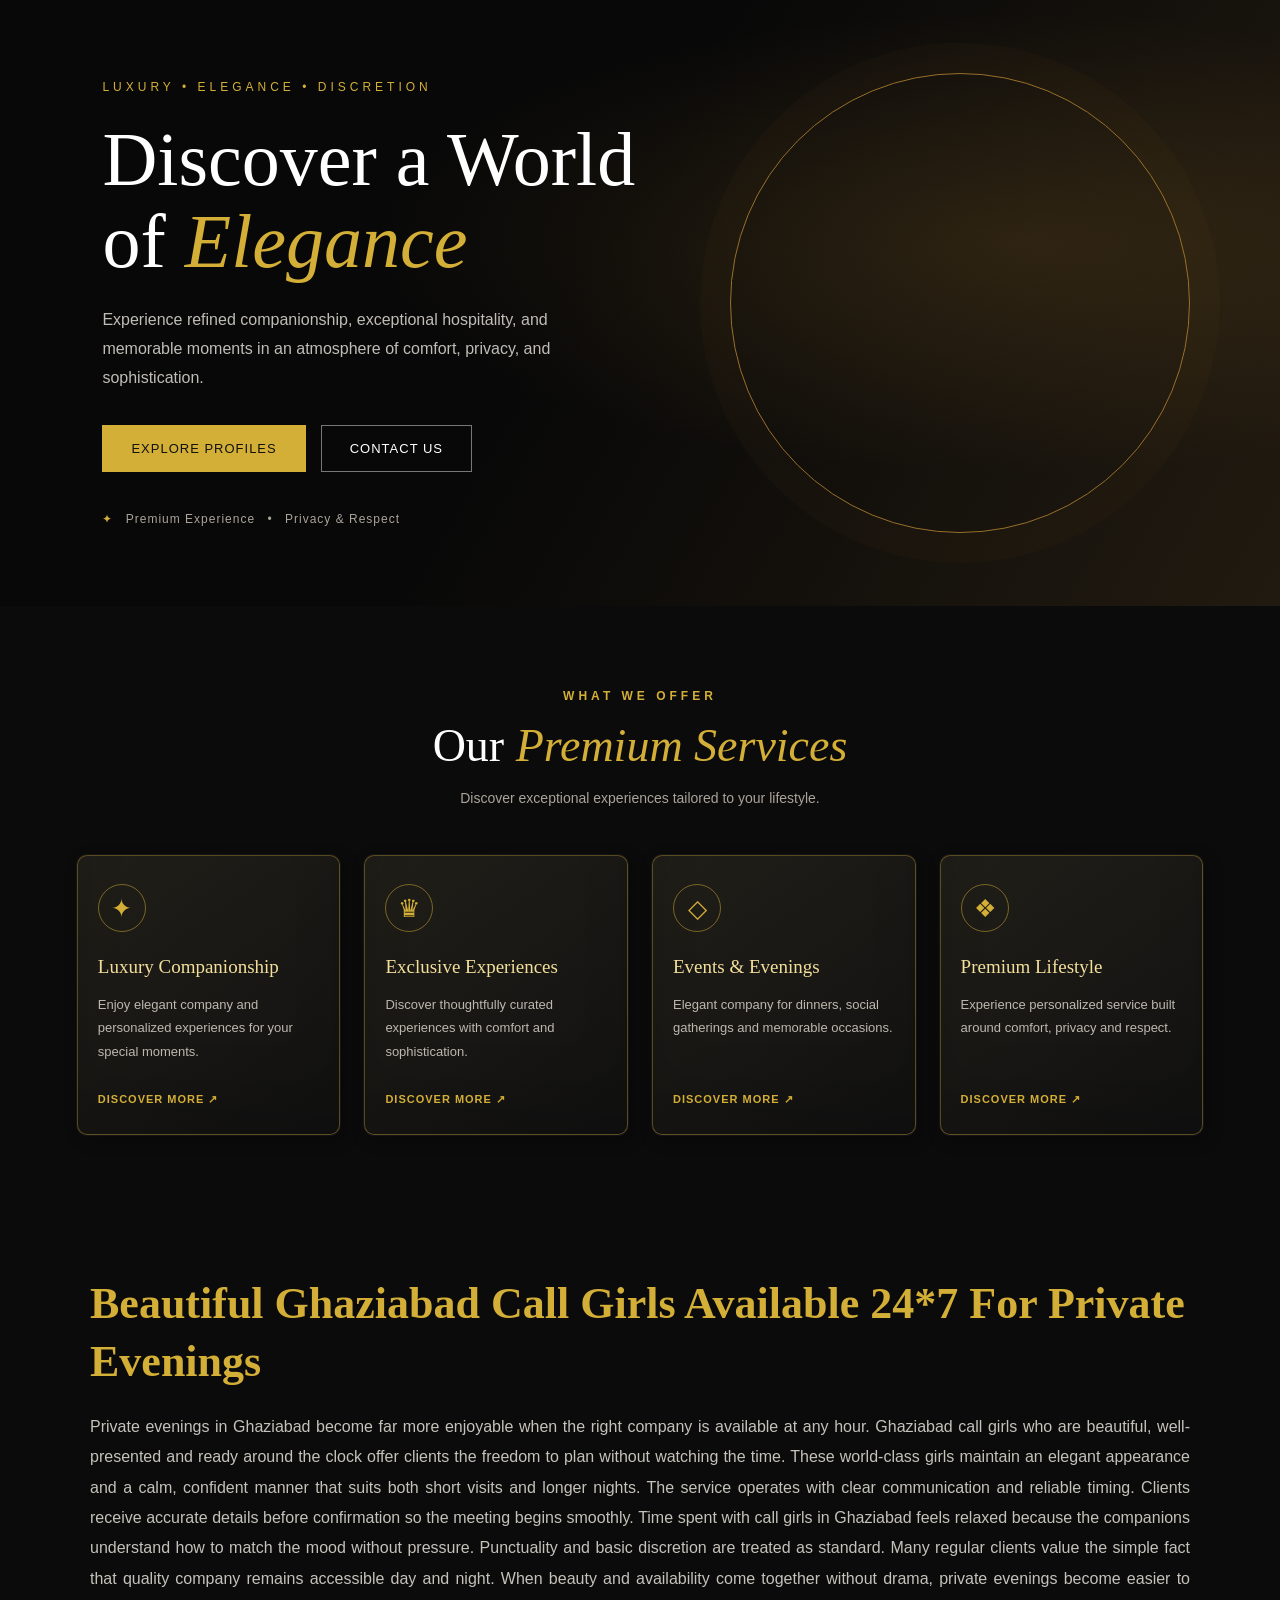
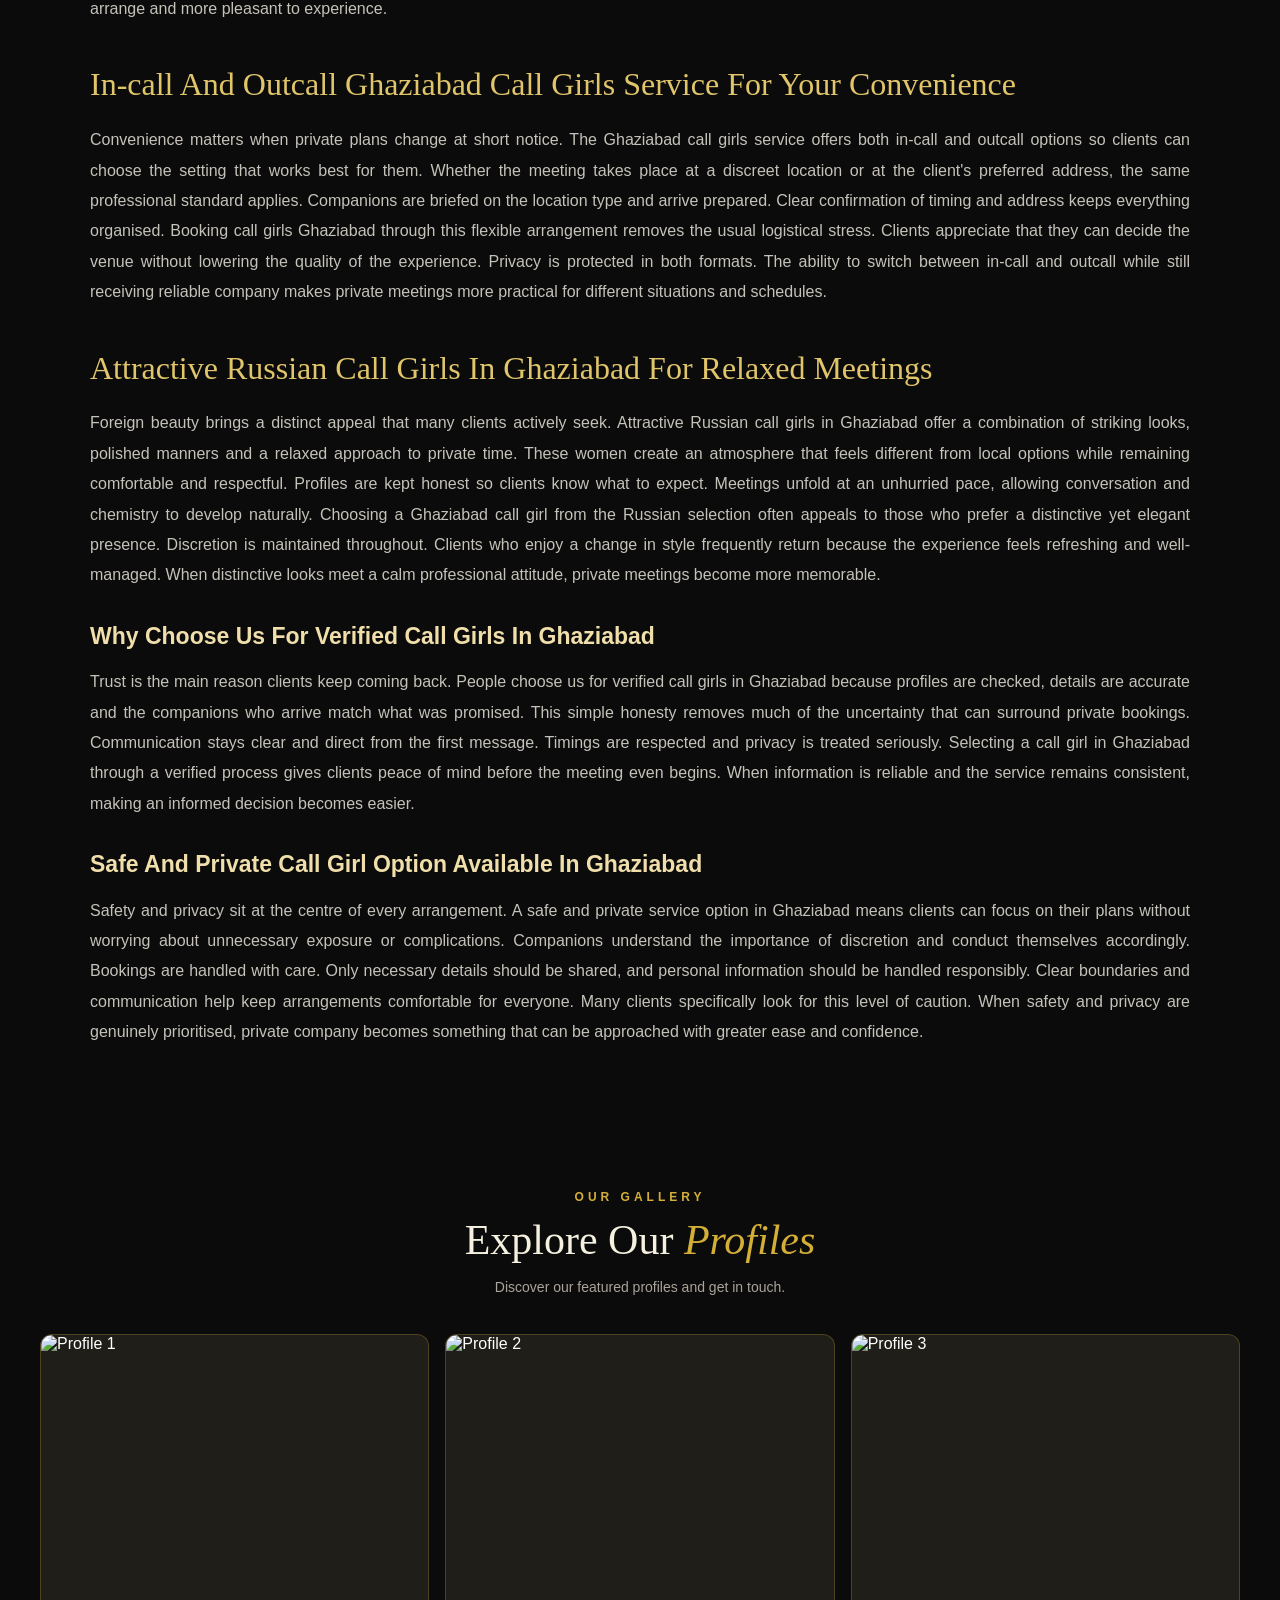
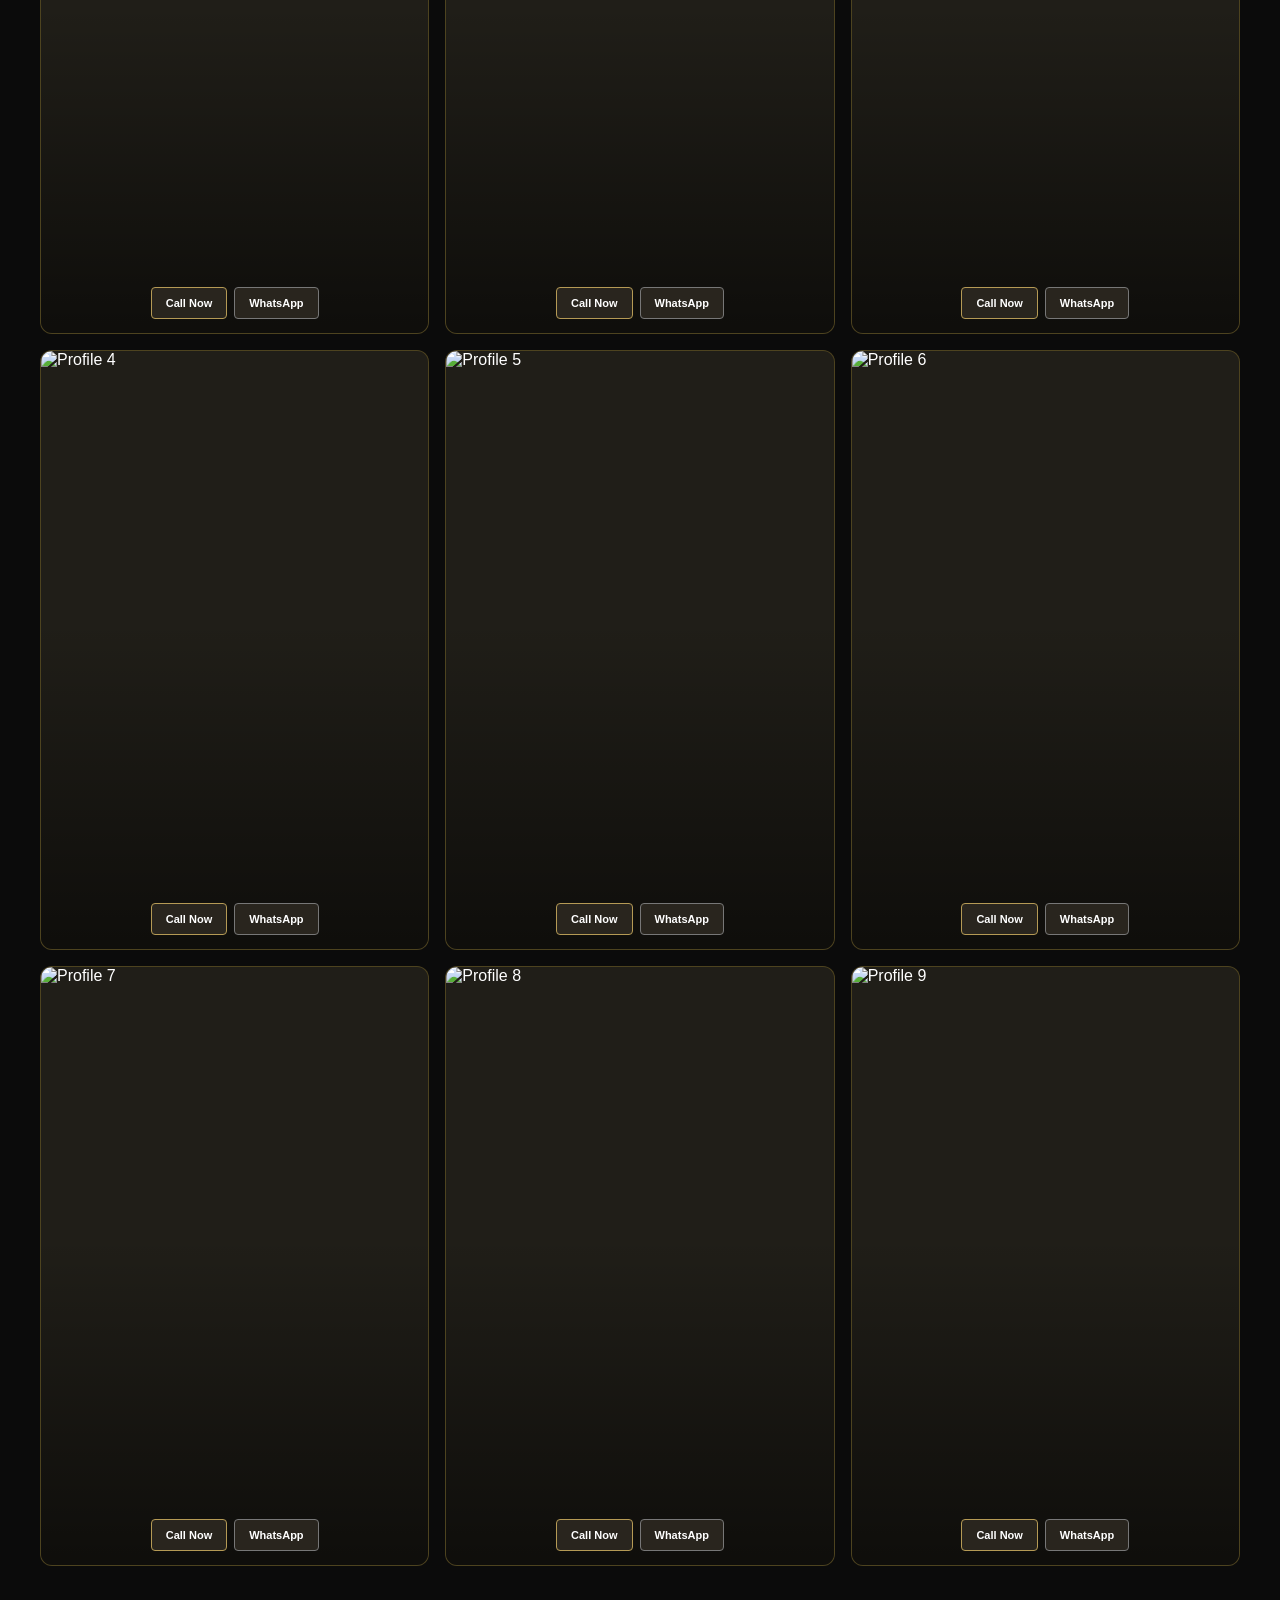
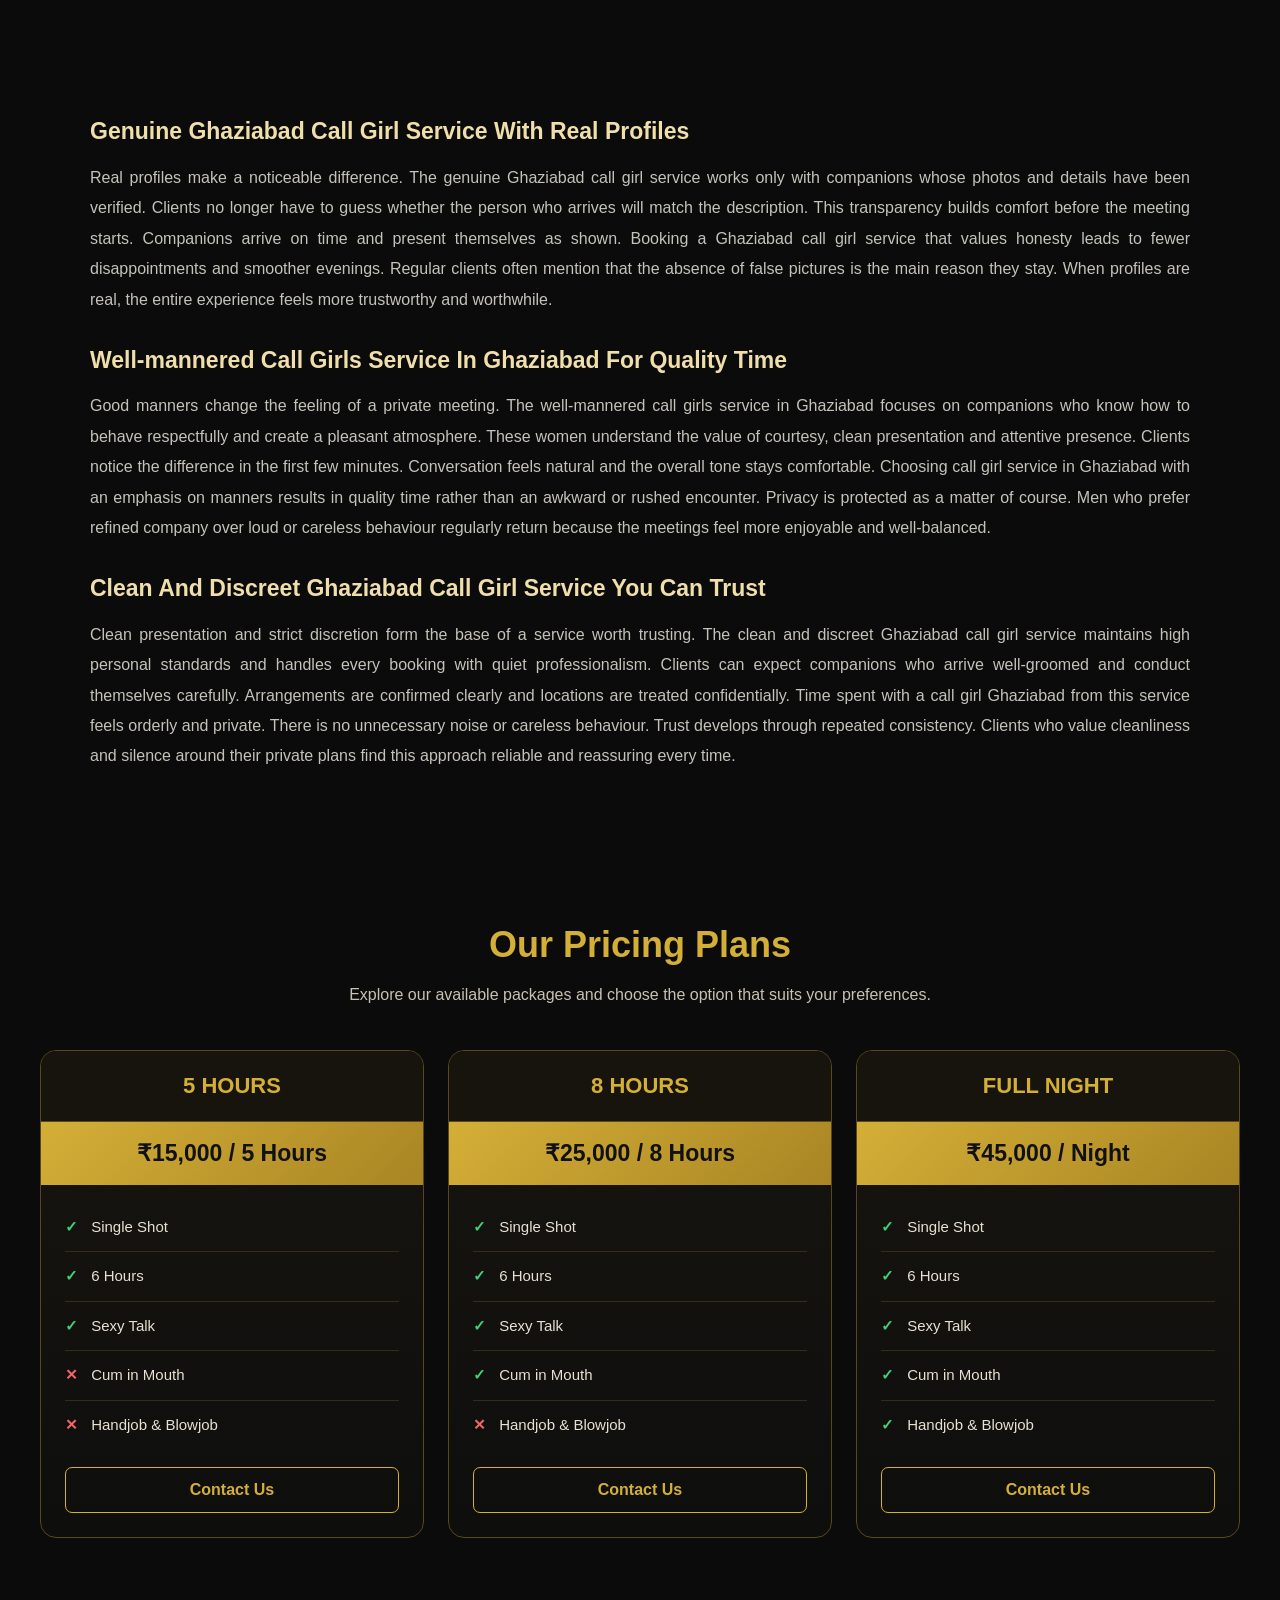
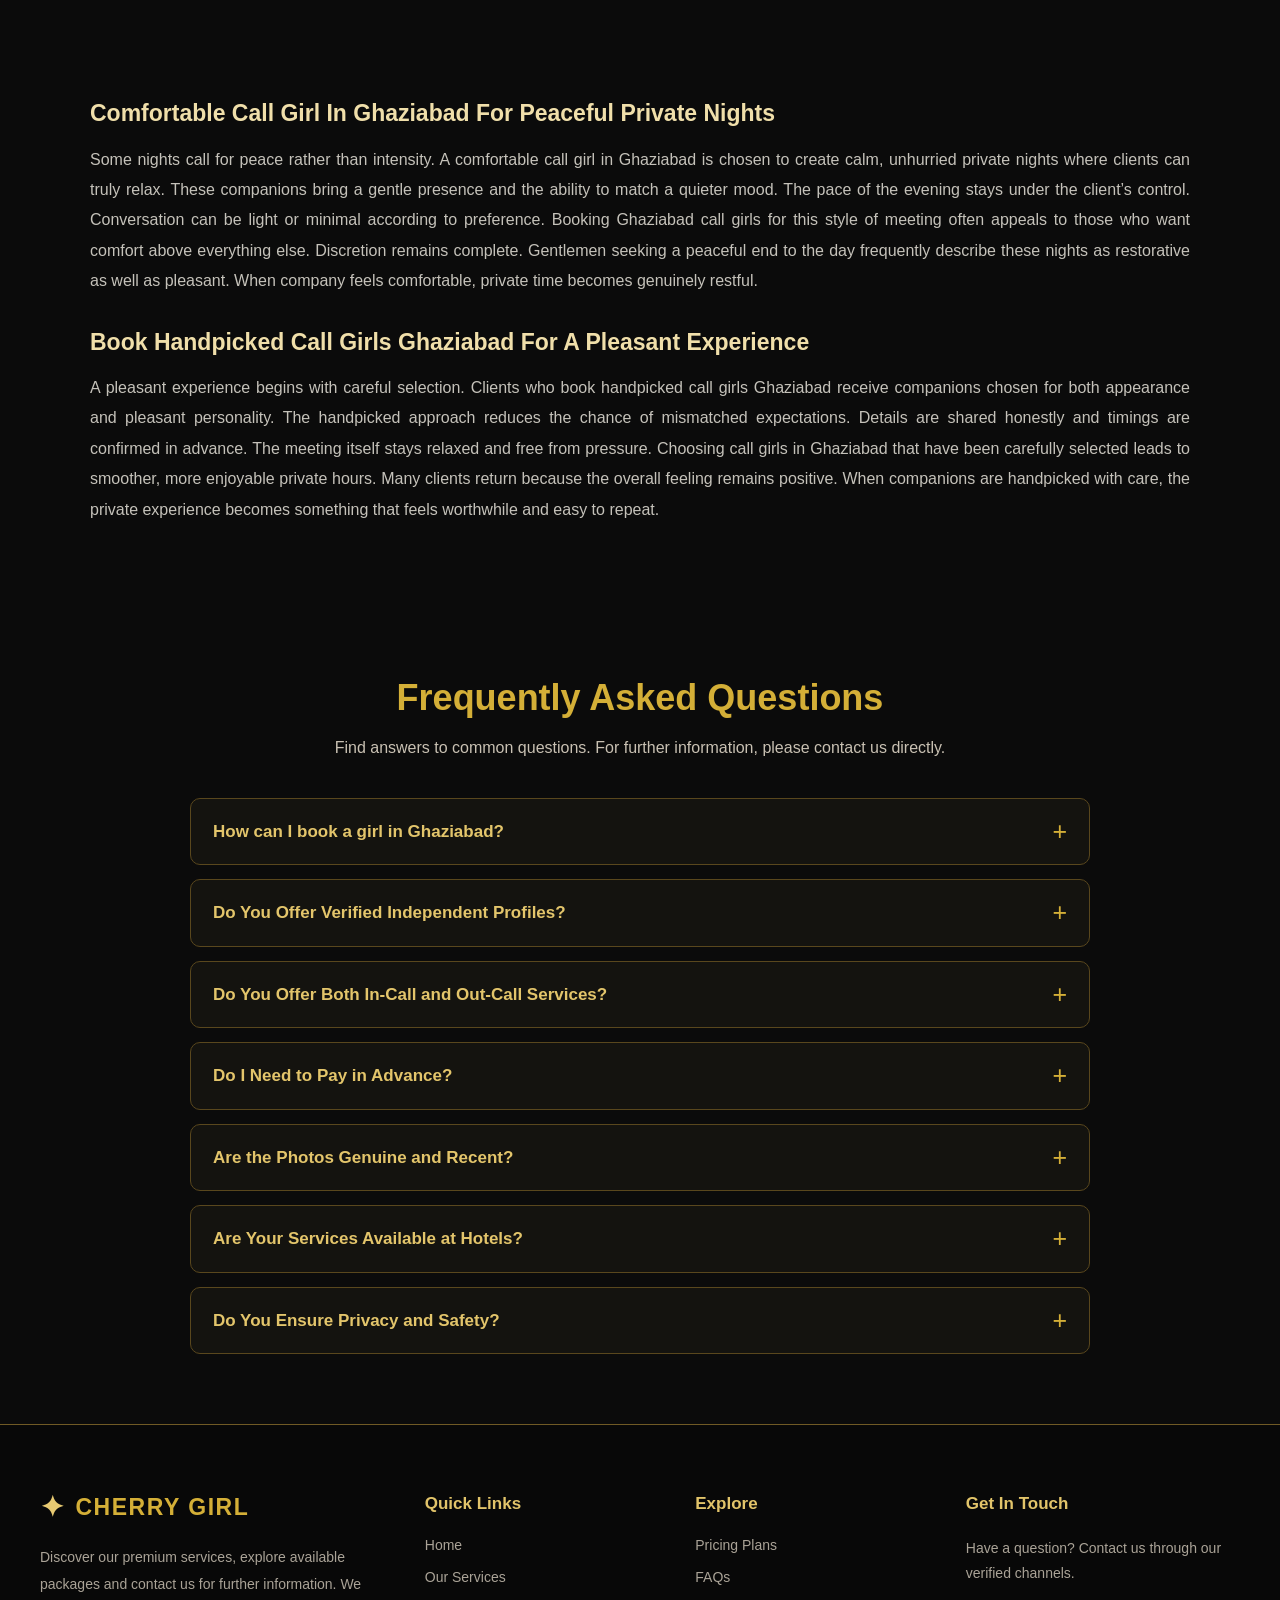
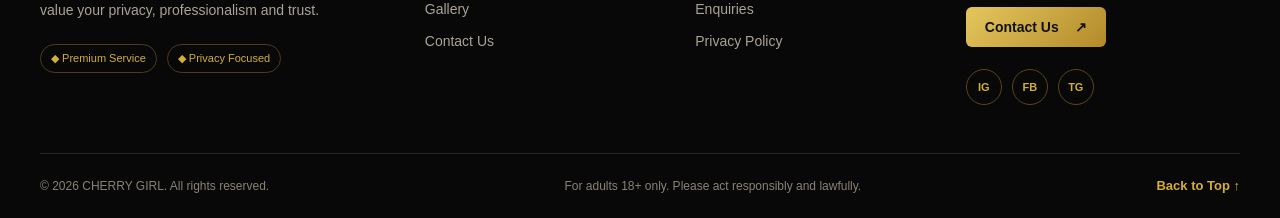
==== index.html @ 804f78c1 "Add files via upload" ====
<!DOCTYPE html>
<html lang="en">



<head>
    <meta charset="UTF-8">
    <meta name="viewport" content="width=device-width, initial-scale=1.0">
    <meta name="referrer" content="strict-origin-when-cross-origin">
    <meta name="theme-color" content="#080808">
    <meta name="robots" content="index, follow, max-image-preview:large">

    <!-- SEO Keywords -->
    <meta name="keywords" content="Ghaziabad Call Girls, Ghaziabad Call Girls Service, Call Girls in Ghaziabad, Ghaziabad Call Girl, Ghaziabad Call Girl Service, Call Girl in Ghaziabad, Call Girls Service in Ghaziabad, Ghaziabad Call Girls, Ghaziabad Call Girls Service, Call Girls in Ghaziabad, Call Girl in Ghaziabad, Call Girls Ghaziabad, Ghaziabad Call Girl Services, Ghaziabad Call Girl">

    <!-- Google Search Console Verification -->
    <meta name="google-site-verification" content="YAHAN_APNA_ASLI_VERIFICATION_CODE_DAALO">

    <!-- Favicon -->
    <link rel="icon" type="image/png" href="favicon.png">

    <!-- Page Title -->
    <title>Ghaziabad Call Girls | Verified Call Girls in Ghaziabad 24*7</title>

    <!-- Meta Description -->
    <meta name="description" content="Book verified Ghaziabad call girls for private meetings. In-call & outcall available 24*7. Safe, discreet and genuine companions with real profiles.">

    <!-- Canonical URL: replace with your actual live page URL -->
    <!-- <link rel="canonical" href="https://your-domain.com/"> -->

    <!-- Social Sharing Metadata -->
    <meta property="og:locale" content="en_IN">
    <meta property="og:type" content="website">
    <meta property="og:title" content="Cherry Girl | Premium Companionship in Ghaziabad">
    <meta property="og:description" content="Explore profile information, available packages and contact options for Cherry Girl in Ghaziabad.">
    <!-- Add your live URL and preview image when available -->
    <!-- <meta property="og:url" content="https://your-domain.com/"> -->
    <!-- <meta property="og:image" content="https://your-domain.com/preview.jpg"> -->

    <!-- Google Web Fonts -->
    <link rel="preconnect" href="https://fonts.googleapis.com">
    <link rel="preconnect" href="https://fonts.gstatic.com" crossorigin>
    <link href="https://fonts.googleapis.com/css2?family=Open+Sans:wght@400;500&family=Roboto:wght@500;700;900&display=swap" rel="stylesheet">

    <!-- Icon Font Stylesheets -->
    <link href="https://cdnjs.cloudflare.com/ajax/libs/font-awesome/5.10.0/css/all.min.css" rel="stylesheet">
    <link href="https://cdn.jsdelivr.net/npm/bootstrap-icons@1.4.1/font/bootstrap-icons.css" rel="stylesheet">

    <!-- Libraries Stylesheets -->
    <link href="lib/animate/animate.min.css" rel="stylesheet">
    <link href="lib/owlcarousel/assets/owl.carousel.min.css" rel="stylesheet">
    <link href="lib/lightbox/css/lightbox.min.css" rel="stylesheet">

    <!-- Bootstrap Stylesheet -->
    <link href="css/bootstrap.min.css" rel="stylesheet">

    <!-- Your Existing Stylesheet -->
    <link rel="stylesheet" href="style.css">
</head>



<body>

    <!-- =========================
         1. HERO BANNER
    ========================== -->

    <section class="hero" id="home">
        <div class="hero-content">

            <p class="tag">
                LUXURY • ELEGANCE • DISCRETION
            </p>

            <h1>
                Discover a World<br>
                of <span>Elegance</span>
            </h1>

            <p class="description">
                Experience refined companionship, exceptional
                hospitality, and memorable moments in an
                atmosphere of comfort, privacy, and sophistication.
            </p>

            <div class="buttons">
                <a href="#profiles" class="btn btn-primary">
                    Explore Profiles
                </a>

                <a href="#contact" class="btn btn-outline">
                    Contact Us
                </a>
            </div>

            <div class="trust">
                <span>✦</span> Premium Experience
                <span class="separator">•</span>
                Privacy &amp; Respect
            </div>

        </div>

        <div class="hero-decoration"></div>
    </section>


    <!-- =========================
         2. SERVICES SECTION
    ========================== -->

    <section class="services-section" id="services">

        <div class="section-heading">
            <span class="section-tag">WHAT WE OFFER</span>

            <h2>
                Our <span>Premium Services</span>
            </h2>

            <p>
                Discover exceptional experiences tailored to your lifestyle.
            </p>
        </div>

        <div class="services-grid">

            <!-- Card 1 -->
            <div class="card shadow">
                <div class="card-icon">✦</div>

                <h3>Luxury Companionship</h3>

                <p>
                    Enjoy elegant company and personalized experiences
                    for your special moments.
                </p>

                <a href="#contact" class="card-link">
                    Discover More ↗
                </a>
            </div>

            <!-- Card 2 -->
            <div class="card shadow">
                <div class="card-icon">♛</div>

                <h3>Exclusive Experiences</h3>

                <p>
                    Discover thoughtfully curated experiences
                    with comfort and sophistication.
                </p>

                <a href="#contact" class="card-link">
                    Discover More ↗
                </a>
            </div>

            <!-- Card 3 -->
            <div class="card shadow">
                <div class="card-icon">◇</div>

                <h3>Events &amp; Evenings</h3>

                <p>
                    Elegant company for dinners, social gatherings
                    and memorable occasions.
                </p>

                <a href="#contact" class="card-link">
                    Discover More ↗
                </a>
            </div>

            <!-- Card 4 -->
            <div class="card shadow">
                <div class="card-icon">❖</div>

                <h3>Premium Lifestyle</h3>

                <p>
                    Experience personalized service built around
                    comfort, privacy and respect.
                </p>

                <a href="#contact" class="card-link">
                    Discover More ↗
                </a>
            </div>

        </div>

    </section>


    <!-- =========================
         3. MAIN ARTICLE CONTENT
    ========================== -->

    <section class="content-section">

        <div class="content-container">

            <h1>
                Beautiful Ghaziabad Call Girls Available 24*7 For Private Evenings
            </h1>

            <p>
                Private evenings in Ghaziabad become far more enjoyable when
                the right company is available at any hour. Ghaziabad call
                girls who are beautiful, well-presented and ready around the
                clock offer clients the freedom to plan without watching the
                time. These world-class girls maintain an elegant appearance
                and a calm, confident manner that suits both short visits and
                longer nights.

                The service operates with clear communication and reliable
                timing. Clients receive accurate details before confirmation
                so the meeting begins smoothly. Time spent with call girls in
                Ghaziabad feels relaxed because the companions understand how
                to match the mood without pressure. Punctuality and basic
                discretion are treated as standard.

                Many regular clients value the simple fact that quality
                company remains accessible day and night. When beauty and
                availability come together without drama, private evenings
                become easier to arrange and more pleasant to experience.
            </p>


            <h2>
                In-call And Outcall Ghaziabad Call Girls Service For Your Convenience
            </h2>

            <p>
                Convenience matters when private plans change at short notice.
                The Ghaziabad call girls service offers both in-call and
                outcall options so clients can choose the setting that works
                best for them. Whether the meeting takes place at a discreet
                location or at the client's preferred address, the same
                professional standard applies.

                Companions are briefed on the location type and arrive
                prepared. Clear confirmation of timing and address keeps
                everything organised. Booking call girls Ghaziabad through
                this flexible arrangement removes the usual logistical
                stress. Clients appreciate that they can decide the venue
                without lowering the quality of the experience.

                Privacy is protected in both formats. The ability to switch
                between in-call and outcall while still receiving reliable
                company makes private meetings more practical for different
                situations and schedules.
            </p>


            <h2>
                Attractive Russian Call Girls In Ghaziabad For Relaxed Meetings
            </h2>

            <p>
                Foreign beauty brings a distinct appeal that many clients
                actively seek. Attractive Russian call girls in Ghaziabad
                offer a combination of striking looks, polished manners and a
                relaxed approach to private time. These women create an
                atmosphere that feels different from local options while
                remaining comfortable and respectful.

                Profiles are kept honest so clients know what to expect.
                Meetings unfold at an unhurried pace, allowing conversation
                and chemistry to develop naturally. Choosing a Ghaziabad call
                girl from the Russian selection often appeals to those who
                prefer a distinctive yet elegant presence.

                Discretion is maintained throughout. Clients who enjoy a
                change in style frequently return because the experience
                feels refreshing and well-managed. When distinctive looks
                meet a calm professional attitude, private meetings become
                more memorable.
            </p>


            <h3>
                Why Choose Us For Verified Call Girls In Ghaziabad
            </h3>

            <p>
                Trust is the main reason clients keep coming back. People
                choose us for verified call girls in Ghaziabad because
                profiles are checked, details are accurate and the companions
                who arrive match what was promised. This simple honesty
                removes much of the uncertainty that can surround private
                bookings. Communication stays clear and direct from the
                first message. Timings are respected and privacy is treated
                seriously.

                Selecting a call girl in Ghaziabad through a verified process
                gives clients peace of mind before the meeting even begins.
                When information is reliable and the service remains
                consistent, making an informed decision becomes easier.
            </p>


            <h3>
                Safe And Private Call Girl Option Available In Ghaziabad
            </h3>

            <p>
                Safety and privacy sit at the centre of every arrangement.
                A safe and private service option in Ghaziabad means clients
                can focus on their plans without worrying about unnecessary
                exposure or complications. Companions understand the
                importance of discretion and conduct themselves accordingly.

                Bookings are handled with care. Only necessary details should
                be shared, and personal information should be handled
                responsibly. Clear boundaries and communication help keep
                arrangements comfortable for everyone.

                Many clients specifically look for this level of caution.
                When safety and privacy are genuinely prioritised, private
                company becomes something that can be approached with greater
                ease and confidence.
            </p>

        </div>

    </section>


    <!-- =========================
         4. GALLERY SECTION
    ========================== -->

    <section class="gallery-section" id="gallery">
        <span id="profiles" aria-hidden="true"></span>

        <div class="gallery-heading">

            <span>OUR GALLERY</span>

            <h2>
                Explore Our <em>Profiles</em>
            </h2>

            <p>
                Discover our featured profiles and get in touch.
            </p>

        </div>


        <div class="gallery-grid">

            <!-- Image 1 -->
            <div class="gallery-card">
                <img src="https://i.pinimg.com/736x/d1/37/dd/d137ddf49692a16cf5230279422f88c6.jpg" alt="Profile 1"
                    loading="lazy">

                <div class="gallery-actions">
                    <a href="tel:+910000000000" class="call-btn">
                        Call Now
                    </a>

                    <a href="https://wa.me/910000000000" class="whatsapp-btn" target="_blank" rel="noopener noreferrer">
                        WhatsApp
                    </a>
                </div>
            </div>


            <!-- Image 2 -->
            <div class="gallery-card">
                <img src="https://i.pinimg.com/736x/89/57/ab/8957ab022cb2656c5dfb7e8856ee14ef.jpg" alt="Profile 2"
                    loading="lazy">

                <div class="gallery-actions">
                    <a href="tel:+910000000000" class="call-btn">
                        Call Now
                    </a>

                    <a href="https://wa.me/910000000000" class="whatsapp-btn" target="_blank" rel="noopener noreferrer">
                        WhatsApp
                    </a>
                </div>
            </div>


            <!-- Image 3 -->
            <div class="gallery-card">
                <img src="https://i.pinimg.com/736x/0b/2a/5e/0b2a5ef3c589a0baefdc016d38387807.jpg" alt="Profile 3"
                    loading="lazy">

                <div class="gallery-actions">
                    <a href="tel:+910000000000" class="call-btn">
                        Call Now
                    </a>

                    <a href="https://wa.me/910000000000" class="whatsapp-btn" target="_blank" rel="noopener noreferrer">
                        WhatsApp
                    </a>
                </div>
            </div>


            <!-- Image 4 -->
            <div class="gallery-card">
                <img src="https://i.pinimg.com/1200x/7b/e2/22/7be222bc0338b3960881b91e544ac0f5.jpg" alt="Profile 4"
                    loading="lazy">

                <div class="gallery-actions">
                    <a href="tel:+910000000000" class="call-btn">
                        Call Now
                    </a>

                    <a href="https://wa.me/910000000000" class="whatsapp-btn" target="_blank" rel="noopener noreferrer">
                        WhatsApp
                    </a>
                </div>
            </div>


            <!-- Image 5 -->
            <div class="gallery-card">
                <img src="https://i.pinimg.com/736x/33/4c/40/334c409ec3a08caf332c88a4bfb78423.jpg" alt="Profile 5"
                    loading="lazy">

                <div class="gallery-actions">
                    <a href="tel:+910000000000" class="call-btn">
                        Call Now
                    </a>

                    <a href="https://wa.me/910000000000" class="whatsapp-btn" target="_blank" rel="noopener noreferrer">
                        WhatsApp
                    </a>
                </div>
            </div>


            <!-- Image 6 -->
            <div class="gallery-card">
                <img src="https://i.pinimg.com/736x/c8/25/58/c825580fac83ab82755ddc1029aeec2d.jpg" alt="Profile 6"
                    loading="lazy">

                <div class="gallery-actions">
                    <a href="tel:+910000000000" class="call-btn">
                        Call Now
                    </a>

                    <a href="https://wa.me/910000000000" class="whatsapp-btn" target="_blank" rel="noopener noreferrer">
                        WhatsApp
                    </a>
                </div>
            </div>


            <!-- Image 7 -->
            <div class="gallery-card">
                <img src="https://i.pinimg.com/736x/d3/85/35/d385358efc59e184e3f14a39a2c35f99.jpg" alt="Profile 7"
                    loading="lazy">

                <div class="gallery-actions">
                    <a href="tel:+910000000000" class="call-btn">
                        Call Now
                    </a>

                    <a href="https://wa.me/910000000000" class="whatsapp-btn" target="_blank" rel="noopener noreferrer">
                        WhatsApp
                    </a>
                </div>
            </div>


            <!-- Image 8 -->
            <div class="gallery-card">
                <img src="https://i.pinimg.com/736x/27/5b/00/275b0066b3c58c3aa10313387a995dde.jpg" alt="Profile 8"
                    loading="lazy">

                <div class="gallery-actions">
                    <a href="tel:+910000000000" class="call-btn">
                        Call Now
                    </a>

                    <a href="https://wa.me/910000000000" class="whatsapp-btn" target="_blank" rel="noopener noreferrer">
                        WhatsApp
                    </a>
                </div>
            </div>


            <!-- Image 9 -->
            <div class="gallery-card">
                <img src="https://i.pinimg.com/1200x/f8/4c/ae/f84cae75616c62698014d5b8d816c845.jpg" alt="Profile 9"
                    loading="lazy">

                <div class="gallery-actions">
                    <a href="tel:+910000000000" class="call-btn">
                        Call Now
                    </a>

                    <a href="https://wa.me/910000000000" class="whatsapp-btn" target="_blank" rel="noopener noreferrer">
                        WhatsApp
                    </a>
                </div>
            </div>

        </div>

    </section>


    <section class="content-section">
        <div class="content-container">

            <h3>Genuine Ghaziabad Call Girl Service With Real Profiles</h3>

            <p>
                Real profiles make a noticeable difference. The genuine Ghaziabad call girl service works only with
                companions whose photos and details have been verified. Clients no longer have to guess whether the
                person who arrives will match the description.

                This transparency builds comfort before the meeting starts. Companions arrive on time and present
                themselves as shown. Booking a Ghaziabad call girl service that values honesty leads to fewer
                disappointments and smoother evenings.

                Regular clients often mention that the absence of false pictures is the main reason they stay. When
                profiles are real, the entire experience feels more trustworthy and worthwhile.
            </p>

            <h3>Well-mannered Call Girls Service In Ghaziabad For Quality Time</h3>

            <p>
                Good manners change the feeling of a private meeting. The well-mannered call girls service in
                Ghaziabad focuses on companions who know how to behave respectfully and create a pleasant
                atmosphere. These women understand the value of courtesy, clean presentation and attentive presence.

                Clients notice the difference in the first few minutes. Conversation feels natural and the overall
                tone stays comfortable. Choosing call girl service in Ghaziabad with an emphasis on manners results
                in quality time rather than an awkward or rushed encounter.

                Privacy is protected as a matter of course. Men who prefer refined company over loud or careless
                behaviour regularly return because the meetings feel more enjoyable and well-balanced.
            </p>

            <h3>Clean And Discreet Ghaziabad Call Girl Service You Can Trust</h3>

            <p>
                Clean presentation and strict discretion form the base of a service worth trusting. The clean and
                discreet Ghaziabad call girl service maintains high personal standards and handles every booking
                with quiet professionalism. Clients can expect companions who arrive well-groomed and conduct
                themselves carefully.

                Arrangements are confirmed clearly and locations are treated confidentially. Time spent with a call
                girl Ghaziabad from this service feels orderly and private. There is no unnecessary noise or
                careless behaviour.

                Trust develops through repeated consistency. Clients who value cleanliness and silence around their
                private plans find this approach reliable and reassuring every time.
            </p>

        </div>
    </section>


    <!-- Pricing Section -->
    <section class="pricing-section" id="pricing">
        <div class="pricing-container">

            <h2 class="pricing-title">Our Pricing Plans</h2>
            <p class="pricing-subtitle">
                Explore our available packages and choose the option
                that suits your preferences.
            </p>

            <div class="pricing-grid">

                <!-- 5 Hours -->
                <div class="pricing-card">
                    <div class="pricing-header">
                        <h3>5 HOURS</h3>
                    </div>

                    <div class="pricing-price">
                        ₹15,000 / 5 Hours
                    </div>

                    <ul class="pricing-features">
                        <li><span class="yes">✓</span> Single Shot</li>
                        <li><span class="yes">✓</span> 6 Hours</li>
                        <li><span class="yes">✓</span> Sexy Talk</li>
                        <li><span class="no">✕</span> Cum in Mouth</li>
                        <li><span class="no">✕</span> Handjob & Blowjob</li>
                    </ul>

                    <a href="#contact" class="pricing-button">Contact Us</a>
                </div>

                <!-- 8 Hours -->
                <div class="pricing-card">
                    <div class="pricing-header">
                        <h3>8 HOURS</h3>
                    </div>

                    <div class="pricing-price">
                        ₹25,000 / 8 Hours
                    </div>

                    <ul class="pricing-features">
                        <li><span class="yes">✓</span> Single Shot</li>
                        <li><span class="yes">✓</span> 6 Hours</li>
                        <li><span class="yes">✓</span> Sexy Talk</li>
                        <li><span class="yes">✓</span> Cum in Mouth</li>
                        <li><span class="no">✕</span> Handjob & Blowjob</li>
                    </ul>

                    <a href="#contact" class="pricing-button">Contact Us</a>
                </div>

                <!-- Full Night -->
                <div class="pricing-card">
                    <div class="pricing-header">
                        <h3>FULL NIGHT</h3>
                    </div>

                    <div class="pricing-price">
                        ₹45,000 / Night
                    </div>

                    <ul class="pricing-features">
                        <li><span class="yes">✓</span> Single Shot</li>
                        <li><span class="yes">✓</span> 6 Hours</li>
                        <li><span class="yes">✓</span> Sexy Talk</li>
                        <li><span class="yes">✓</span> Cum in Mouth</li>
                        <li><span class="yes">✓</span> Handjob & Blowjob</li>
                    </ul>

                    <a href="#contact" class="pricing-button">Contact Us</a>
                </div>

            </div>
        </div>
    </section>


    <section class="content-section">
        <div class="content-container">

            <h3>Comfortable Call Girl In Ghaziabad For Peaceful Private Nights</h3>

            <p>
                Some nights call for peace rather than intensity. A comfortable call girl in Ghaziabad is chosen to
                create calm, unhurried private nights where clients can truly relax. These companions bring a gentle
                presence and the ability to match a quieter mood.

                The pace of the evening stays under the client’s control. Conversation can be light or minimal according
                to preference. Booking Ghaziabad call girls for this style of meeting often appeals to those who want
                comfort above everything else.

                Discretion remains complete. Gentlemen seeking a peaceful end to the day frequently describe these
                nights as restorative as well as pleasant. When company feels comfortable, private time becomes
                genuinely restful.
            </p>

            <h3>Book Handpicked Call Girls Ghaziabad For A Pleasant Experience</h3>

            <p>
                A pleasant experience begins with careful selection. Clients who book handpicked call girls Ghaziabad
                receive companions chosen for both appearance and pleasant personality. The handpicked approach reduces
                the chance of mismatched expectations.

                Details are shared honestly and timings are confirmed in advance. The meeting itself stays relaxed and
                free from pressure. Choosing call girls in Ghaziabad that have been carefully selected leads to
                smoother, more enjoyable private hours.

                Many clients return because the overall feeling remains positive. When companions are handpicked with
                care, the private experience becomes something that feels worthwhile and easy to repeat.
            </p>

        </div>
    </section>


    <!-- =========================
         5. CONTACT SECTION
    ========================== -->


    <!-- FAQ Section -->
    <section class="faq-section" id="faq">
        <div class="faq-container">

            <h2 class="faq-title">Frequently Asked Questions</h2>

            <p class="faq-subtitle">
                Find answers to common questions. For further information,
                please contact us directly.
            </p>

            <div class="faq-list">

                <details class="faq-item">
                    <summary>How can I book a girl in Ghaziabad?</summary>
                    <div class="faq-answer">
                        You may reserve any female by giving our number a call or using WhatsApp. Simply let us know the
                        girl's name, the location (incall or outcall), and your desired time. We will confirm right
                        away.
                    </div>
                </details>

                <details class="faq-item">
                    <summary>Do You Offer Verified Independent Profiles?</summary>
                    <div class="faq-answer">
                        Indeed, every one of our females is self-sufficient, authentic, and confirmed. Before posting a
                        girl's profile, we personally meet each one.
                    </div>
                </details>

                <details class="faq-item">
                    <summary>Do You Offer Both In-Call and Out-Call Services?</summary>
                    <div class="faq-answer">
                        Yes, we provide both in-call services at our location and out-of-call services at your hotel or
                        residence. For both services, the majority of females are available.
                    </div>
                </details>

                <details class="faq-item">
                    <summary>Do I Need to Pay in Advance?</summary>
                    <div class="faq-answer">
                        There is no need to pay in advance. Only when you meet the female do you pay. Complete security
                        and confidentiality are assured.
                    </div>
                </details>

                <details class="faq-item">
                    <summary>Are the Photos Genuine and Recent?</summary>
                    <div class="faq-answer">
                        Yes, the pictures are current and 100% authentic. We often update profiles. We delete any old
                        photos right away.
                    </div>
                </details>

                <details class="faq-item">
                    <summary>Are Your Services Available at Hotels?</summary>
                    <div class="faq-answer">
                        Indeed, we offer outcall services in nearly all of Ghaziabad's major hotels, including the
                        Radisson Blu Towers, Radisson Blu Hotel, Country Inn & Suites by Radisson, and others.
                    </div>
                </details>

                <details class="faq-item">
                    <summary> Do You Ensure Privacy and Safety?</summary>
                    <div class="faq-answer">
                        Yes, our first priorities are total privacy and security. Your information is never disclosed to
                        other parties. Every female is discrete and safe as well.
                    </div>
                </details>

            </div>
        </div>
    </section>


    <!-- ===== PREMIUM FOOTER ===== -->
    <footer class="premium-footer" id="contact">

        <div class="footer-container">

            <!-- Brand -->
            <div class="footer-brand">
                <a href="#" class="footer-logo">
                    <span class="footer-logo-icon">✦</span>
                    CHERRY GIRL
                </a>

                <p class="footer-description">
                    Discover our premium services, explore available
                    packages and contact us for further information.
                    We value your privacy, professionalism and trust.
                </p>

                <div class="footer-badges">
                    <span>◆ Premium Service</span>
                    <span>◆ Privacy Focused</span>
                </div>
            </div>

            <!-- Quick Links -->
            <div class="footer-column">
                <h3>Quick Links</h3>
                <ul>
                    <li><a href="#home">Home</a></li>
                    <li><a href="#services">Our Services</a></li>
                    <li><a href="#gallery">Gallery</a></li>
                    <li><a href="#contact">Contact Us</a></li>
                </ul>
            </div>

            <!-- Information -->
            <div class="footer-column">
                <h3>Explore</h3>
                <ul>
                    <li><a href="#pricing">Pricing Plans</a></li>
                    <li><a href="#faq">FAQs</a></li>
                    <li><a href="#contact">Enquiries</a></li>
                    <li><a href="#contact">Privacy Policy</a></li>
                </ul>
            </div>

            <!-- Contact -->
            <div class="footer-column footer-contact">
                <h3>Get In Touch</h3>

                <p>Have a question? Contact us through our verified channels.</p>

                <a href="#contact" class="footer-contact-btn">
                    Contact Us <span>↗</span>
                </a>

                <div class="footer-socials">
                    <!-- Replace # with your actual profile URLs -->
                    <a href="#" aria-label="Instagram">IG</a>
                    <a href="#" aria-label="Facebook">FB</a>
                    <a href="#" aria-label="Telegram">TG</a>
                </div>
            </div>

        </div>

        <!-- Bottom Bar -->
        <div class="footer-bottom">
            <p>
                © <span id="footer-year">2026</span> CHERRY GIRL.
                All rights reserved.
            </p>

            <p class="footer-legal">
                For adults 18+ only. Please act responsibly and lawfully.
            </p>

            <a href="#home" class="back-to-top">
                Back to Top ↑
            </a>
        </div>

    </footer>

</body>

</html>
---- style.css ----
/* General Reset */
* {
    margin: 0;
    padding: 0;
    box-sizing: border-box;
}

html {
    scroll-behavior: smooth;
}

body {
    font-family: Arial, sans-serif;
    background: #080808;
    color: #ffffff;
    overflow-x: hidden;
}

img {
    max-width: 100%;
}

/* Hero Banner */

.hero {
    min-height: 600px;
    display: flex;
    align-items: center;
    padding: 80px 8%;
    position: relative;
    overflow: hidden;

    background:
        radial-gradient(
            ellipse at 80% 40%,
            rgba(153, 112, 42, 0.20),
            transparent 45%
        ),
        linear-gradient(
            120deg,
            #080808 45%,
            #211a10 100%
        );
}

/* Gold Circle Decoration */
.hero-decoration {
    position: absolute;
    width: 460px;
    height: 460px;
    right: 7%;
    top: 50%;
    transform: translateY(-50%);

    border: 1px solid #99702a;
    border-radius: 50%;

    background-image: url("images/banner.jpg");
    background-size: cover;
    background-position: center;
    background-repeat: no-repeat;

    box-shadow: 0 0 0 30px rgba(153, 112, 42, 0.04);
    z-index: 1;
}

/* Tablet Responsive */
@media (max-width: 768px) {
    .hero-decoration {
        width: 240px;
        height: 240px;
        right: -30px;
        top: 50%;
        transform: translateY(-50%);
        opacity: 0.35;
    }

    .hero-content {
        position: relative;
        z-index: 2;
    }
}

/* Content */
.hero-content {
    width: 100%;
    max-width: 650px;
    position: relative;
    z-index: 2;
}

.tag {
    color: #d4af37;
    text-transform: uppercase;
    letter-spacing: 4px;
    font-size: 12px;
    margin-bottom: 24px;
}

/* Main Heading */
.hero h1 {
    font-family: Georgia, serif;
    font-size: clamp(42px, 6vw, 76px);
    line-height: 1.08;
    font-weight: 400;
    margin-bottom: 24px;
}

.hero h1 span {
    color: #d4af37;
    font-style: italic;
}

/* Description */
.description {
    color: #c0bdb7;
    font-size: 16px;
    line-height: 1.8;
    max-width: 490px;
    margin-bottom: 32px;
}

/* Buttons */
.buttons {
    display: flex;
    gap: 15px;
    flex-wrap: wrap;
}

.btn {
    display: inline-block;
    padding: 15px 28px;
    text-decoration: none;
    font-size: 13px;
    letter-spacing: 1px;
    text-transform: uppercase;
    transition: 0.3s ease;
}

.btn-primary {
    background: #d4af37;
    color: #111111;
    border: 1px solid #d4af37;
}

.btn-primary:hover {
    background: #f0d777;
    border-color: #f0d777;
}

.btn-outline {
    color: #ffffff;
    border: 1px solid #777777;
}

.btn-outline:hover {
    border-color: #d4af37;
    color: #d4af37;
}

/* Trust Text */
.trust {
    margin-top: 40px;
    color: #aaa49a;
    font-size: 12px;
    letter-spacing: 1px;
}

.trust span:first-child {
    color: #d4af37;
    margin-right: 8px;
}

.separator {
    margin: 0 8px;
}

/* Mobile Responsive */
@media (max-width: 600px) {
    .hero {
        min-height: auto;
        padding: 60px 7% 45px;
        align-items: center;
    }

    .hero-decoration {
        width: 200px;
        height: 200px;
        right: -25px;
        top: 25px;
        transform: none;
        opacity: 0.30;
        box-shadow: 0 0 0 15px rgba(153, 112, 42, 0.04);
    }

    .hero-content {
        width: 100%;
        max-width: 100%;
        z-index: 2;
    }

    .tag {
        letter-spacing: 2px;
        font-size: 10px;
        line-height: 1.8;
        margin-bottom: 20px;
    }

    .hero h1 {
        font-size: clamp(38px, 9.5vw, 46px);
        line-height: 1.08;
        margin-bottom: 22px;
    }

    .description {
        font-size: 14px;
        line-height: 1.7;
        margin-bottom: 26px;
    }

    .buttons {
        gap: 10px;
    }

    .btn {
        padding: 14px 15px;
        font-size: 10px;
        letter-spacing: 0.8px;
    }

    .trust {
        margin-top: 30px;
        font-size: 10px;
        line-height: 2;
        letter-spacing: 0.7px;
    }

    .separator {
        margin: 0 5px;
    }
}

/* Small Mobile Screens */
@media (max-width: 380px) {
    .hero {
        padding: 50px 6% 35px;
    }

    .hero h1 {
        font-size: 36px;
    }

    .hero-decoration {
        width: 170px;
        height: 170px;
        right: -35px;
        top: 25px;
        opacity: 0.25;
    }

    .btn {
        padding: 12px 11px;
        font-size: 9px;
    }
}



/* Services Section */
.services-section {
    padding: 80px 6%;
    background: #0b0b0b;
    color: #ffffff;
    font-family: Arial, sans-serif;
}

/* Section Heading */
.section-heading {
    text-align: center;
    margin-bottom: 45px;
}

.section-tag {
    color: #d4af37;
    font-size: 12px;
    letter-spacing: 4px;
    font-weight: bold;
}

.section-heading h2 {
    font-family: Georgia, serif;
    font-size: clamp(30px, 4vw, 46px);
    font-weight: 400;
    margin: 15px 0;
}

.section-heading h2 span {
    color: #d4af37;
    font-style: italic;
}

.section-heading p {
    color: #aaa49a;
    font-size: 14px;
    line-height: 1.7;
}

/* Four Card Grid */
.services-grid {
    max-width: 1200px;
    margin: 0 auto;
    display: grid;
    grid-template-columns: repeat(4, minmax(0, 1fr));
    gap: 24px;
}

/* Original Card Design Adapted */
.card {
    min-width: 0;
    min-height: 280px;
    padding: 28px 20px;
    background: linear-gradient(145deg, #201e18, #111111);
    border: 1px solid rgba(212, 175, 55, 0.35);
    border-radius: 10px;

    display: flex;
    flex-direction: column;
    align-items: flex-start;

    transition:
        transform 0.35s ease,
        border-radius 0.5s cubic-bezier(
            0.175, 0.885, 0.32, 1.275
        ),
        border-color 0.35s ease;
}

/* Shadow */
.shadow {
    box-shadow:
        inset 0 -3em 3em rgba(0, 0, 0, 0.12),
        0 0 0 1px rgba(190, 190, 190, 0.06),
        0.3em 0.3em 1em rgba(0, 0, 0, 0.3);
}

/* Hover Effect */
.card:hover {
    transform: translateY(-8px);
    border-color: #d4af37;
    border-radius: 18px;
}

/* Icon */
.card-icon {
    width: 48px;
    height: 48px;
    display: flex;
    align-items: center;
    justify-content: center;

    color: #d4af37;
    border: 1px solid rgba(212, 175, 55, 0.5);
    border-radius: 50%;
    font-size: 25px;
    margin-bottom: 22px;
}

/* Card Title */
.card h3 {
    font-family: Georgia, serif;
    font-size: 19px;
    font-weight: 400;
    line-height: 1.4;
    color: #f3df9b;
    margin-bottom: 12px;
}

/* Card Description */
.card p {
    font-size: 13px;
    color: #bcb8ae;
    line-height: 1.8;
    margin-bottom: 22px;
}

/* Card Link */
.card-link {
    margin-top: auto;
    color: #d4af37;
    font-size: 11px;
    font-weight: bold;
    letter-spacing: 1px;
    text-decoration: none;
    text-transform: uppercase;
    transition: color 0.3s ease;
}

.card-link:hover {
    color: #fff0b0;
}

/* Tablet */
@media (max-width: 1000px) {
    .services-grid {
        grid-template-columns: repeat(2, minmax(0, 1fr));
        gap: 20px;
    }
}

/* Mobile */
@media (max-width: 520px) {
    .services-section {
        padding: 55px 18px;
    }

    .services-grid {
        grid-template-columns: 1fr;
        gap: 18px;
    }

    .card {
        min-height: 240px;
        padding: 25px;
    }

    .section-heading {
        margin-bottom: 30px;
    }

    .section-tag {
        letter-spacing: 3px;
    }
}
/* Content Section */
.content-section {
    width: 100%;
    padding: 60px 20px;
    background: #0b0b0b;
    color: #f5f5f5;
    font-family: Arial, Helvetica, sans-serif;
}

/* Content Width */
.content-container {
    width: 100%;
    max-width: 1100px;
    margin: 0 auto;
}

/* H1 */
.content-container h1 {
    color: #d4af37;
    font-family: Georgia, serif;
    font-size: clamp(30px, 4vw, 44px);
    font-weight: 600;
    line-height: 1.3;
    margin-bottom: 22px;
    text-align: left;
}

/* H2 */
.content-container h2 {
    color: #e0c56b;
    font-family: Georgia, serif;
    font-size: clamp(25px, 3vw, 32px);
    font-weight: 500;
    line-height: 1.4;
    margin-top: 38px;
    margin-bottom: 18px;
    text-align: left;
}

/* H3 */
.content-container h3 {
    color: #f0dfaa;
    font-size: clamp(19px, 2.5vw, 23px);
    font-weight: 600;
    line-height: 1.5;
    margin-top: 28px;
    margin-bottom: 14px;
    text-align: left;
}

/* All Paragraphs */
.content-container p {
    color: #c5c2ba;
    font-size: 16px;
    font-weight: 400;
    line-height: 1.9;
    margin-bottom: 22px;
    text-align: justify;
    text-justify: inter-word;
    overflow-wrap: break-word;
}

/* Mobile Responsive */
@media (max-width: 600px) {
    .content-section {
        padding: 40px 18px;
    }

    .content-container h1 {
        margin-bottom: 18px;
    }

    .content-container h2 {
        margin-top: 30px;
        margin-bottom: 14px;
    }

    .content-container h3 {
        margin-top: 24px;
        margin-bottom: 12px;
    }

    .content-container p {
        font-size: 15px;
        line-height: 1.8;
        margin-bottom: 18px;
    }
}
/* Gallery Section */
.gallery-section {
    padding: 60px 3%;
    background: #0b0b0b;
    color: #ffffff;
    font-family: Arial, Helvetica, sans-serif;
}

/* Heading */
.gallery-heading {
    text-align: center;
    margin-bottom: 35px;
}

.gallery-heading > span {
    display: block;
    color: #d4af37;
    font-size: 12px;
    font-weight: 700;
    letter-spacing: 4px;
    margin-bottom: 12px;
}

.gallery-heading h2 {
    color: #f5f0df;
    font-family: Georgia, serif;
    font-size: clamp(28px, 4vw, 42px);
    font-weight: 400;
    margin-bottom: 12px;
}

.gallery-heading h2 em {
    color: #d4af37;
}

.gallery-heading p {
    color: #aaa49a;
    font-size: 14px;
    line-height: 1.7;
}

/* 3 x 3 Gallery Grid */
.gallery-grid {
    display: grid;
    grid-template-columns: repeat(3, minmax(0, 1fr));
    gap: 16px;
    max-width: 1200px;
    margin: 0 auto;
}

/* Image Card */
.gallery-card {
    position: relative;
    height: 600px;
    overflow: hidden;
    border-radius: 12px;
    background: #201e18;
    border: 1px solid rgba(212, 175, 55, 0.25);
}

/* Image */
.gallery-card img {
    display: block;
    width: 100%;
    height: 100%;
    object-fit: cover;
    object-position: center;
    transition: transform 0.5s ease;
}

/* Image Hover */
.gallery-card:hover img {
    transform: scale(1.06);
}

/* Bottom Gradient */
.gallery-card::after {
    content: "";
    position: absolute;
    inset: 45% 0 0;
    background: linear-gradient(
        to bottom,
        transparent,
        rgba(0, 0, 0, 0.55)
    );
    pointer-events: none;
}

/* Action Buttons */
.gallery-actions {
    position: absolute;
    z-index: 2;
    bottom: 14px;
    left: 8px;
    right: 8px;

    display: flex;
    justify-content: center;
    align-items: center;
    gap: 7px;
}

.gallery-actions a {
    display: inline-block;
    padding: 9px 14px;
    border-radius: 4px;
    font-size: 11px;
    font-weight: 700;
    text-decoration: none;
    color: #fff;
    transition: 0.3s ease;
}

.call-btn {
    background: #29251e;
    border: 1px solid #b59a55;
}

.call-btn:hover {
    background: #b59a55;
    color: #111;
}

.whatsapp-btn {
    background: #29251e;
    border: 1px solid #777;
}

.whatsapp-btn:hover {
    background: #218b51;
    border-color: #218b51;
}

/* Tablet: 2 Columns */
@media (max-width: 900px) {
    .gallery-grid {
        grid-template-columns: repeat(2, minmax(0, 1fr));
        gap: 14px;
    }

    .gallery-card {
        height: 340px;
    }
}

/* Mobile */
@media (max-width: 520px) {
    .gallery-section {
        padding: 35px 12px;
    }

    .gallery-grid {
        grid-template-columns: repeat(2, minmax(0, 1fr));
        gap: 10px;
    }

    .gallery-card {
        height: 250px;
        border-radius: 8px;
    }

    .gallery-actions {
        bottom: 9px;
        left: 4px;
        right: 4px;
        gap: 4px;
    }

    .gallery-actions a {
        padding: 8px 7px;
        font-size: 9px;
    }
}

/* Very Small Mobile: 1 Column */
@media (max-width: 340px) {
    .gallery-grid {
        grid-template-columns: 1fr;
    }

    .gallery-card {
        height: 350px;
    }
}

/* Accessibility and small-screen refinements */
.gallery-actions a:focus-visible,
.btn:focus-visible,
.card-link:focus-visible {
    outline: 2px solid #f0d777;
    outline-offset: 3px;
}

@media (prefers-reduced-motion: reduce) {
    html {
        scroll-behavior: auto;
    }

    *,
    *::before,
    *::after {
        transition-duration: 0.01ms !important;
        animation-duration: 0.01ms !important;
    }
}

/* ===== LUXURY PRICING SECTION ===== */

.pricing-section {
    background: #0b0b0b;
    color: #f5f0e5;
    padding: 70px 20px;
}

.pricing-container {
    max-width: 1200px;
    margin: 0 auto;
}

.pricing-title {
    text-align: center;
    color: #d4af37;
    font-size: 36px;
    margin: 0 0 15px;
}

.pricing-subtitle {
    text-align: center;
    color: #c9c1b3;
    line-height: 1.8;
    margin: 0 auto 40px;
    max-width: 750px;
}

.pricing-grid {
    display: grid;
    grid-template-columns: repeat(3, minmax(0, 1fr));
    gap: 24px;
    align-items: stretch;
}

.pricing-card {
    background: linear-gradient(180deg, #171510, #0e0e0d);
    border: 1px solid #59471d;
    border-radius: 16px;
    overflow: hidden;
    display: flex;
    flex-direction: column;
    transition: transform 0.3s ease,
                border-color 0.3s ease,
                box-shadow 0.3s ease;
}

.pricing-card:hover {
    transform: translateY(-6px);
    border-color: #d4af37;
    box-shadow: 0 12px 30px rgba(212, 175, 55, 0.12);
}

.pricing-header {
    background: #17140d;
    padding: 22px 15px;
    text-align: center;
    border-bottom: 1px solid #59471d;
}

.pricing-header h3 {
    color: #d4af37;
    font-size: 22px;
    margin: 0;
}

.pricing-price {
    background: linear-gradient(135deg, #d4af37, #a98524);
    color: #111;
    text-align: center;
    padding: 18px 10px;
    font-size: 23px;
    font-weight: 700;
}

.pricing-features {
    list-style: none;
    padding: 18px 24px;
    margin: 0;
    flex: 1;
}

.pricing-features li {
    padding: 13px 0;
    border-bottom: 1px solid rgba(212, 175, 55, 0.18);
    color: #e8e0d2;
    font-size: 15px;
    line-height: 1.5;
}

.pricing-features li:last-child {
    border-bottom: none;
}

.pricing-features .yes {
    color: #42cf78;
    font-weight: 700;
    margin-right: 9px;
}

.pricing-features .no {
    color: #ef6666;
    font-weight: 700;
    margin-right: 9px;
}

.pricing-button {
    display: block;
    text-align: center;
    text-decoration: none;
    margin: 0 24px 24px;
    padding: 13px 16px;
    border: 1px solid #d4af37;
    border-radius: 7px;
    color: #d4af37;
    font-weight: 700;
    transition: background 0.3s ease, color 0.3s ease;
}

.pricing-button:hover {
    background: #d4af37;
    color: #111;
}

/* Tablet */
@media (max-width: 900px) {
    .pricing-grid {
        grid-template-columns: repeat(2, minmax(0, 1fr));
    }
}

/* Mobile */
@media (max-width: 600px) {
    .pricing-section {
        padding: 45px 16px;
    }

    .pricing-title {
        font-size: 28px;
    }

    .pricing-grid {
        grid-template-columns: 1fr;
        gap: 22px;
    }

    .pricing-price {
        font-size: 21px;
    }
}

/* ===== FAQ SECTION: BLACK & GOLD ===== */

.faq-section {
    background: #0b0b0b;
    color: #f5f0e5;
    padding: 70px 20px;
}

.faq-container {
    max-width: 900px;
    margin: 0 auto;
}

.faq-title {
    color: #d4af37;
    text-align: center;
    font-size: 36px;
    margin: 0 0 15px;
}

.faq-subtitle {
    color: #c9c1b3;
    text-align: center;
    line-height: 1.8;
    margin: 0 auto 35px;
    max-width: 700px;
}

.faq-list {
    display: flex;
    flex-direction: column;
    gap: 14px;
}

.faq-item {
    background: #14130f;
    border: 1px solid #59471d;
    border-radius: 10px;
    overflow: hidden;
    transition: border-color 0.3s ease;
}

.faq-item[open] {
    border-color: #d4af37;
}

.faq-item summary {
    position: relative;
    cursor: pointer;
    list-style: none;
    padding: 20px 52px 20px 22px;
    color: #e3c56b;
    font-size: 17px;
    font-weight: 600;
    line-height: 1.5;
}

.faq-item summary::-webkit-details-marker {
    display: none;
}

.faq-item summary::after {
    content: "+";
    position: absolute;
    right: 22px;
    top: 50%;
    transform: translateY(-50%);
    color: #d4af37;
    font-size: 25px;
    font-weight: 400;
}

.faq-item[open] summary::after {
    content: "−";
}

.faq-item summary:hover {
    color: #f5dc8b;
}

.faq-answer {
    color: #d0c9bd;
    padding: 0 22px 22px;
    font-size: 15px;
    line-height: 1.8;
    border-top: 1px solid rgba(212, 175, 55, 0.18);
    padding-top: 16px;
}

.faq-item summary:focus-visible {
    outline: 2px solid #d4af37;
    outline-offset: -4px;
}

@media (max-width: 600px) {
    .faq-section {
        padding: 45px 16px;
    }

    .faq-title {
        font-size: 28px;
    }

    .faq-item summary {
        font-size: 15px;
        padding: 17px 45px 17px 16px;
    }

    .faq-item summary::after {
        right: 16px;
    }

    .faq-answer {
        padding-left: 16px;
        padding-right: 16px;
        font-size: 14px;
    }
}

/* ===== PREMIUM BLACK & GOLD FOOTER ===== */

.premium-footer {
    background: #080808;
    color: #d4cdbf;
    border-top: 1px solid #705a25;
    padding: 65px 24px 0;
}

.footer-container {
    max-width: 1200px;
    margin: 0 auto;
    display: grid;
    grid-template-columns: 1.5fr 1fr 1fr 1.2fr;
    gap: 42px;
    padding-bottom: 48px;
}

.footer-logo {
    display: inline-flex;
    align-items: center;
    gap: 10px;
    color: #d4af37;
    text-decoration: none;
    font-size: 23px;
    font-weight: 800;
    letter-spacing: 1.5px;
}

.footer-logo-icon {
    font-size: 29px;
    color: #e8ca72;
}

.footer-description {
    color: #aaa397;
    font-size: 14px;
    line-height: 1.9;
    margin: 20px 0;
}

.footer-badges {
    display: flex;
    flex-wrap: wrap;
    gap: 10px;
}

.footer-badges span {
    color: #d4af37;
    font-size: 11px;
    border: 1px solid #4b3c1d;
    border-radius: 20px;
    padding: 7px 10px;
}

.footer-column h3 {
    color: #e2c46a;
    font-size: 17px;
    margin: 4px 0 22px;
}

.footer-column ul {
    list-style: none;
    margin: 0;
    padding: 0;
}

.footer-column li {
    margin-bottom: 14px;
}

.footer-column li a {
    color: #aaa397;
    text-decoration: none;
    font-size: 14px;
    transition: color 0.25s ease;
}

.footer-column li a:hover {
    color: #d4af37;
}

.footer-contact p {
    color: #aaa397;
    font-size: 14px;
    line-height: 1.8;
    margin: 0 0 20px;
}

.footer-contact-btn {
    display: inline-flex;
    align-items: center;
    gap: 16px;
    padding: 12px 19px;
    color: #111;
    background: linear-gradient(135deg, #e5c65e, #b18b29);
    border-radius: 6px;
    text-decoration: none;
    font-size: 14px;
    font-weight: 700;
    transition: transform 0.25s ease;
}

.footer-contact-btn:hover {
    transform: translateY(-2px);
}

.footer-socials {
    display: flex;
    gap: 10px;
    margin-top: 22px;
}

.footer-socials a {
    width: 36px;
    height: 36px;
    display: flex;
    align-items: center;
    justify-content: center;
    border: 1px solid #59471d;
    border-radius: 50%;
    color: #d4af37;
    text-decoration: none;
    font-size: 11px;
    font-weight: 700;
    transition: background 0.25s ease, color 0.25s ease;
}

.footer-socials a:hover {
    background: #d4af37;
    color: #111;
}

.footer-bottom {
    max-width: 1200px;
    margin: 0 auto;
    padding: 22px 0;
    border-top: 1px solid #29251b;
    display: flex;
    align-items: center;
    justify-content: space-between;
    gap: 18px;
    flex-wrap: wrap;
}

.footer-bottom p {
    margin: 0;
    color: #898276;
    font-size: 12px;
    line-height: 1.7;
}

.footer-bottom .footer-legal {
    text-align: center;
}

.back-to-top {
    color: #d4af37;
    text-decoration: none;
    font-size: 13px;
    font-weight: 600;
}

.back-to-top:hover {
    color: #f4dc8b;
}

/* Tablet */
@media (max-width: 900px) {
    .footer-container {
        grid-template-columns: repeat(2, minmax(0, 1fr));
        gap: 35px;
    }
}

/* Mobile */
@media (max-width: 560px) {
    .premium-footer {
        padding: 45px 20px 0;
    }

    .footer-container {
        grid-template-columns: 1fr;
        gap: 32px;
        padding-bottom: 35px;
    }

    .footer-logo {
        font-size: 21px;
    }

    .footer-column h3 {
        margin-bottom: 16px;
    }

    .footer-bottom {
        flex-direction: column;
        align-items: flex-start;
        gap: 12px;
    }

    .footer-bottom .footer-legal {
        text-align: left;
    }
}


/* Final Mobile Hero Fix */
@media (max-width: 600px) {
    .hero {
        min-height: auto;
        padding: 45px 7% 35px;
        display: block;
        overflow: hidden;
    }

    .hero-decoration {
        width: 145px;
        height: 145px;
        right: 10px;
        top: 15px;
        transform: none;
        opacity: 0.18;
        z-index: 0;
    }

    .hero-content {
        position: relative;
        z-index: 2;
        width: 100%;
        max-width: 100%;
    }

    .hero .tag {
        position: relative;
        z-index: 2;
        font-size: 9px;
        letter-spacing: 1.5px;
        margin-bottom: 22px;
    }

    .hero h1 {
        font-size: clamp(34px, 8.5vw, 42px);
        line-height: 1.12;
        margin-bottom: 22px;
    }

    .hero .description {
        font-size: 14px;
        line-height: 1.7;
        max-width: 100%;
        margin-bottom: 25px;
    }

    .hero .buttons {
        display: flex;
        flex-wrap: wrap;
        gap: 10px;
    }

    .hero .btn {
        padding: 13px 12px;
        font-size: 10px;
    }

    .hero .trust {
        margin-top: 28px;
        font-size: 10px;
        line-height: 1.8;
    }
}
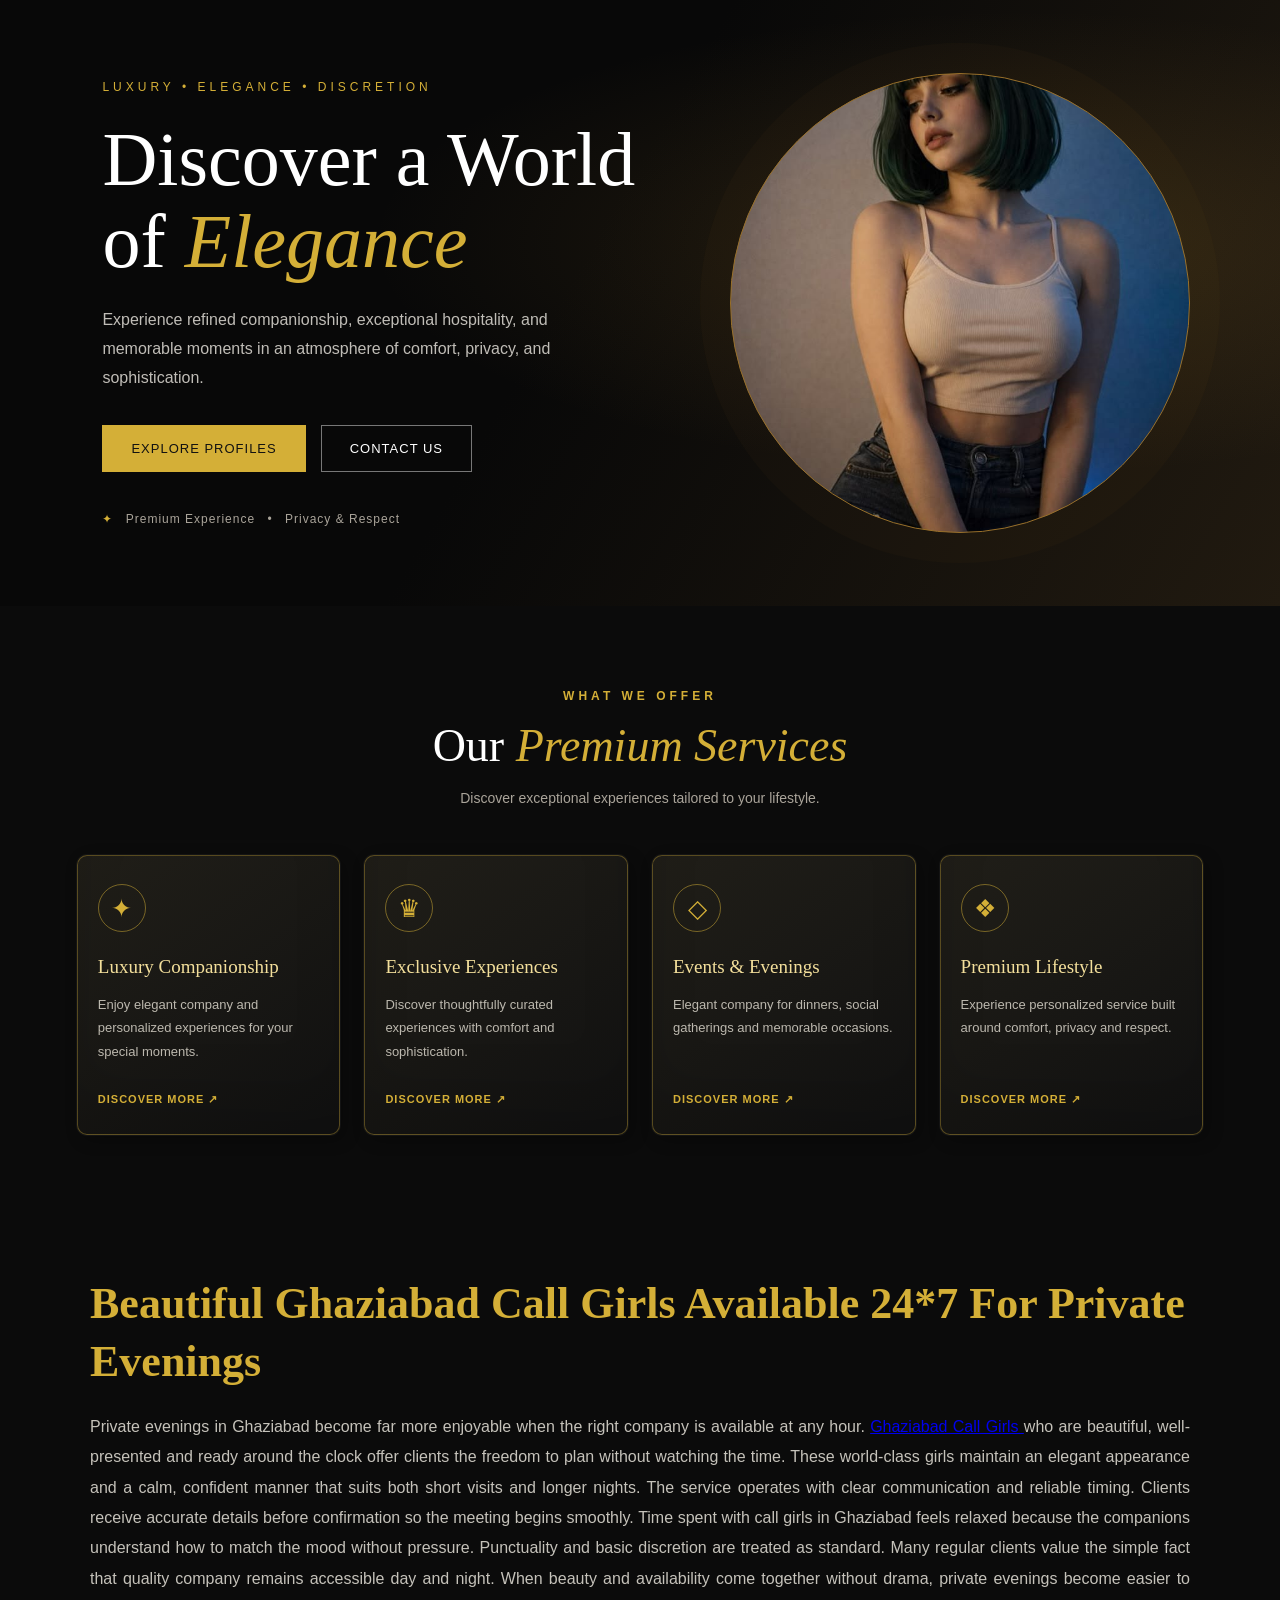
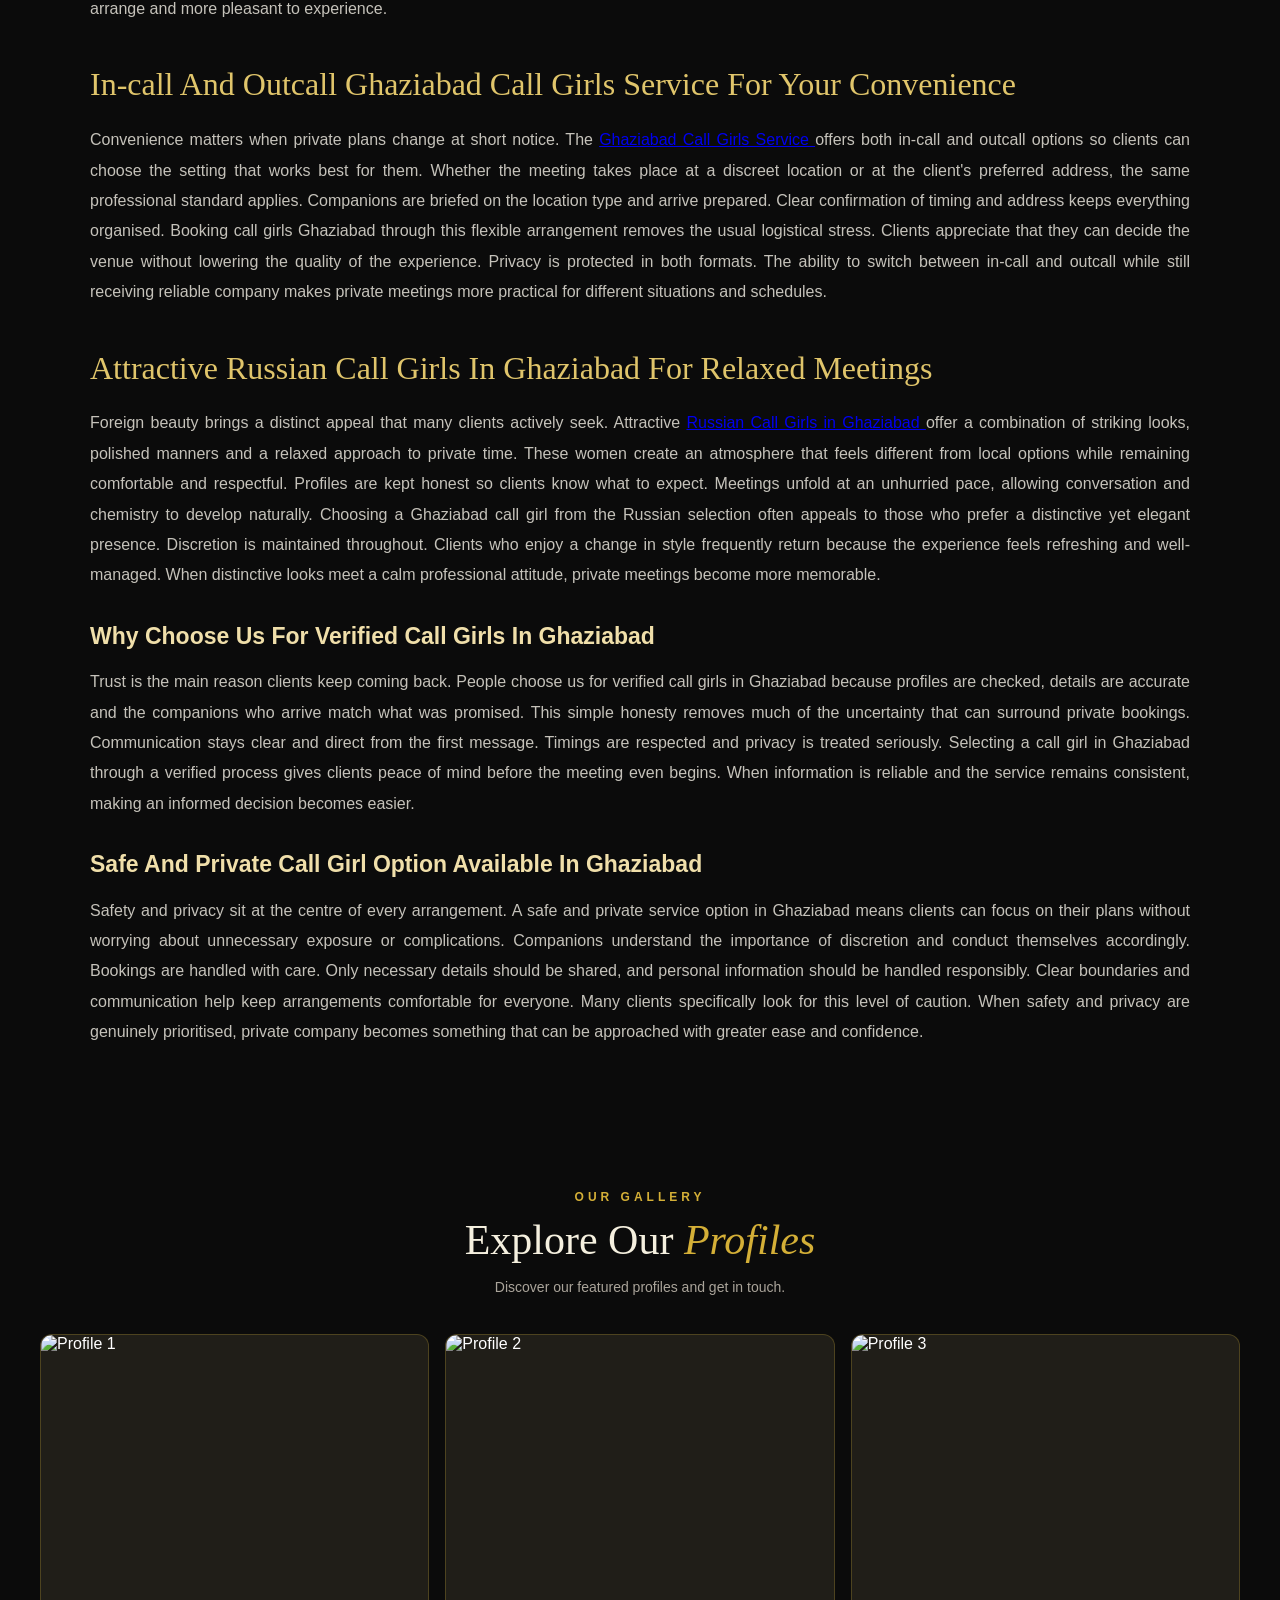
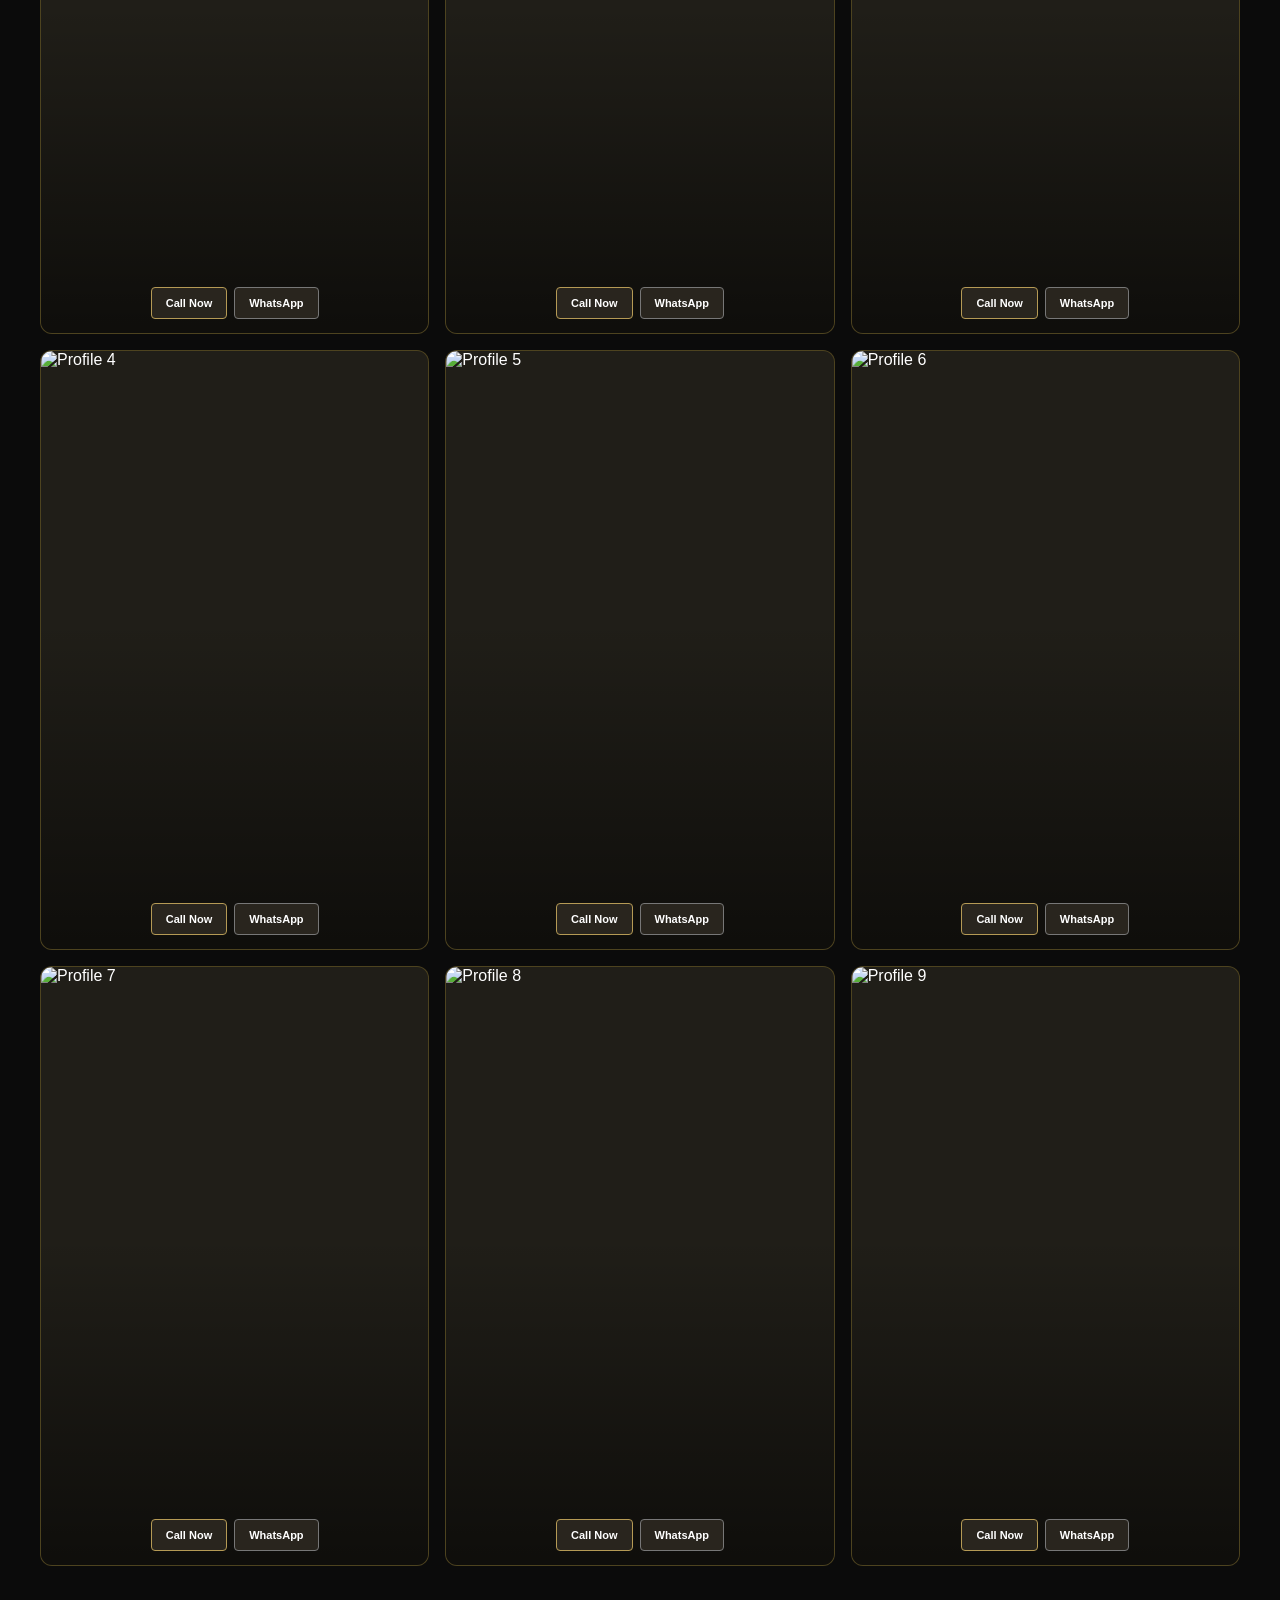
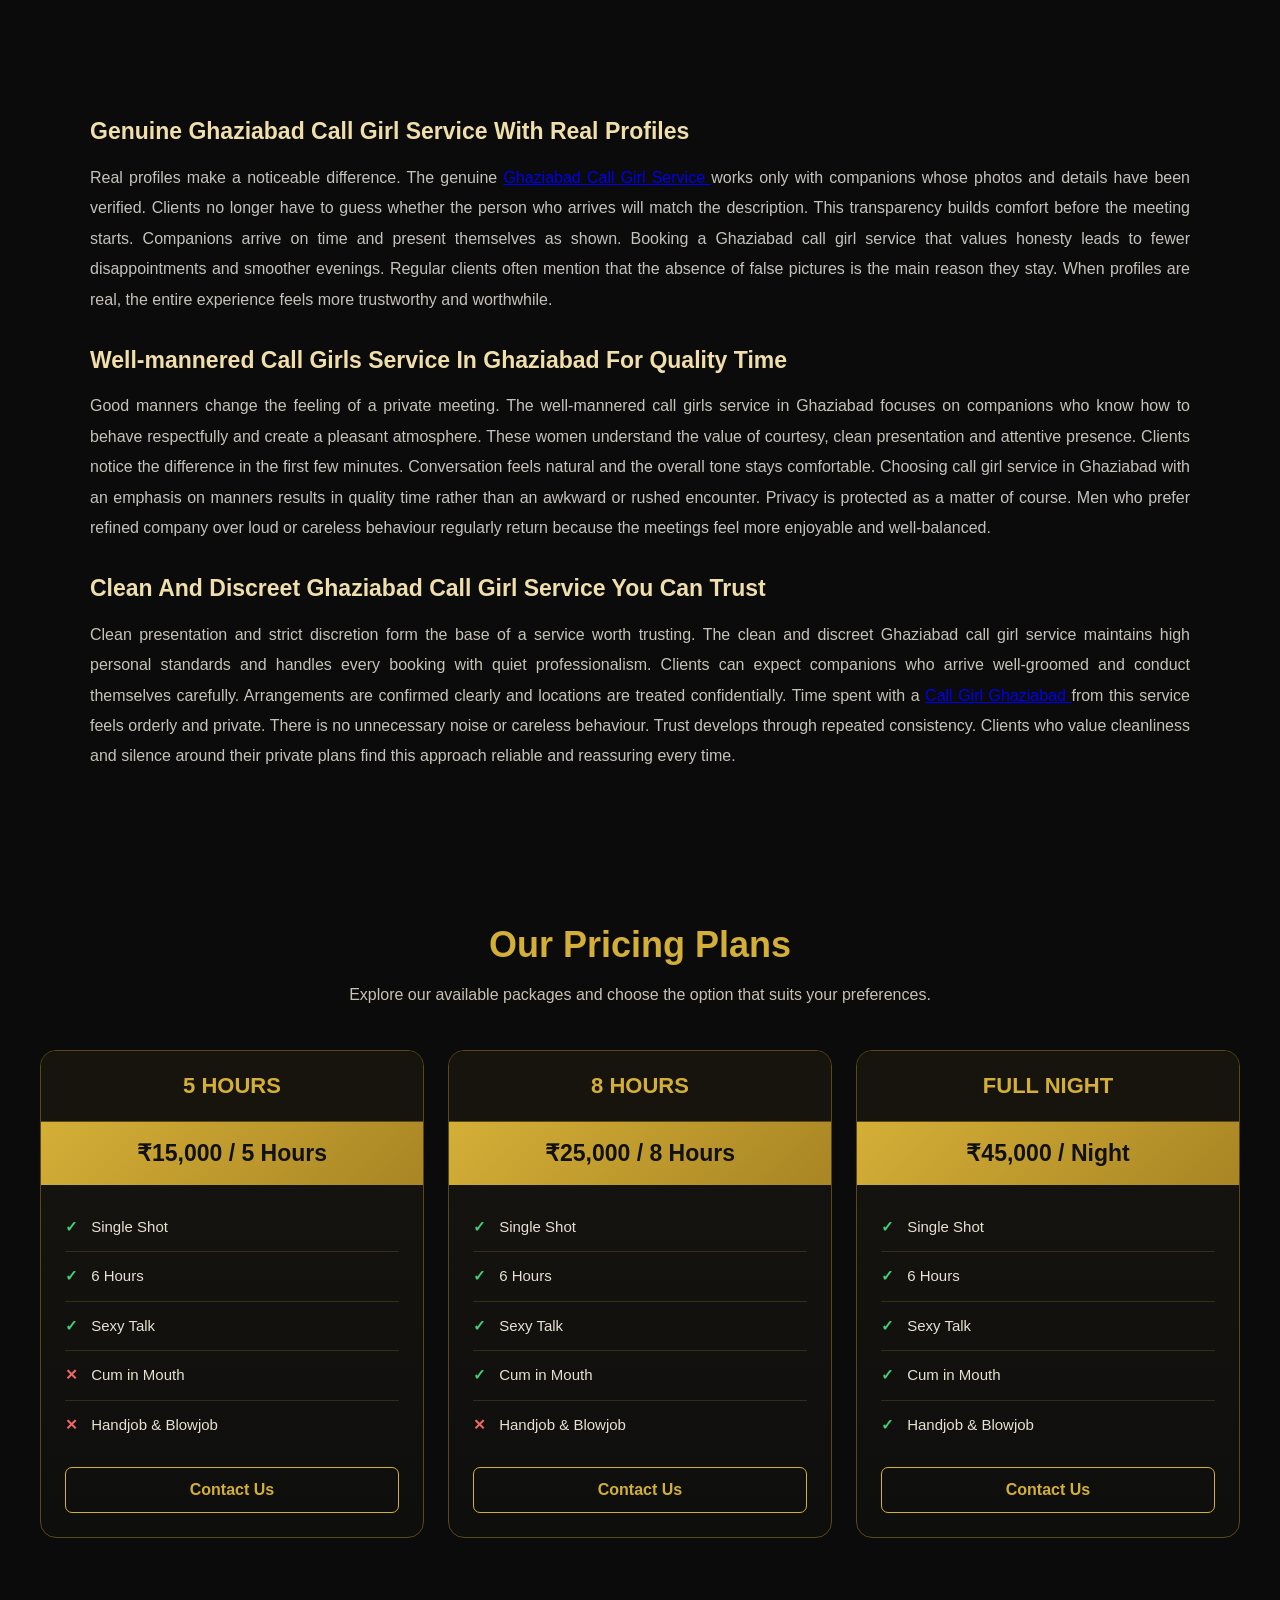
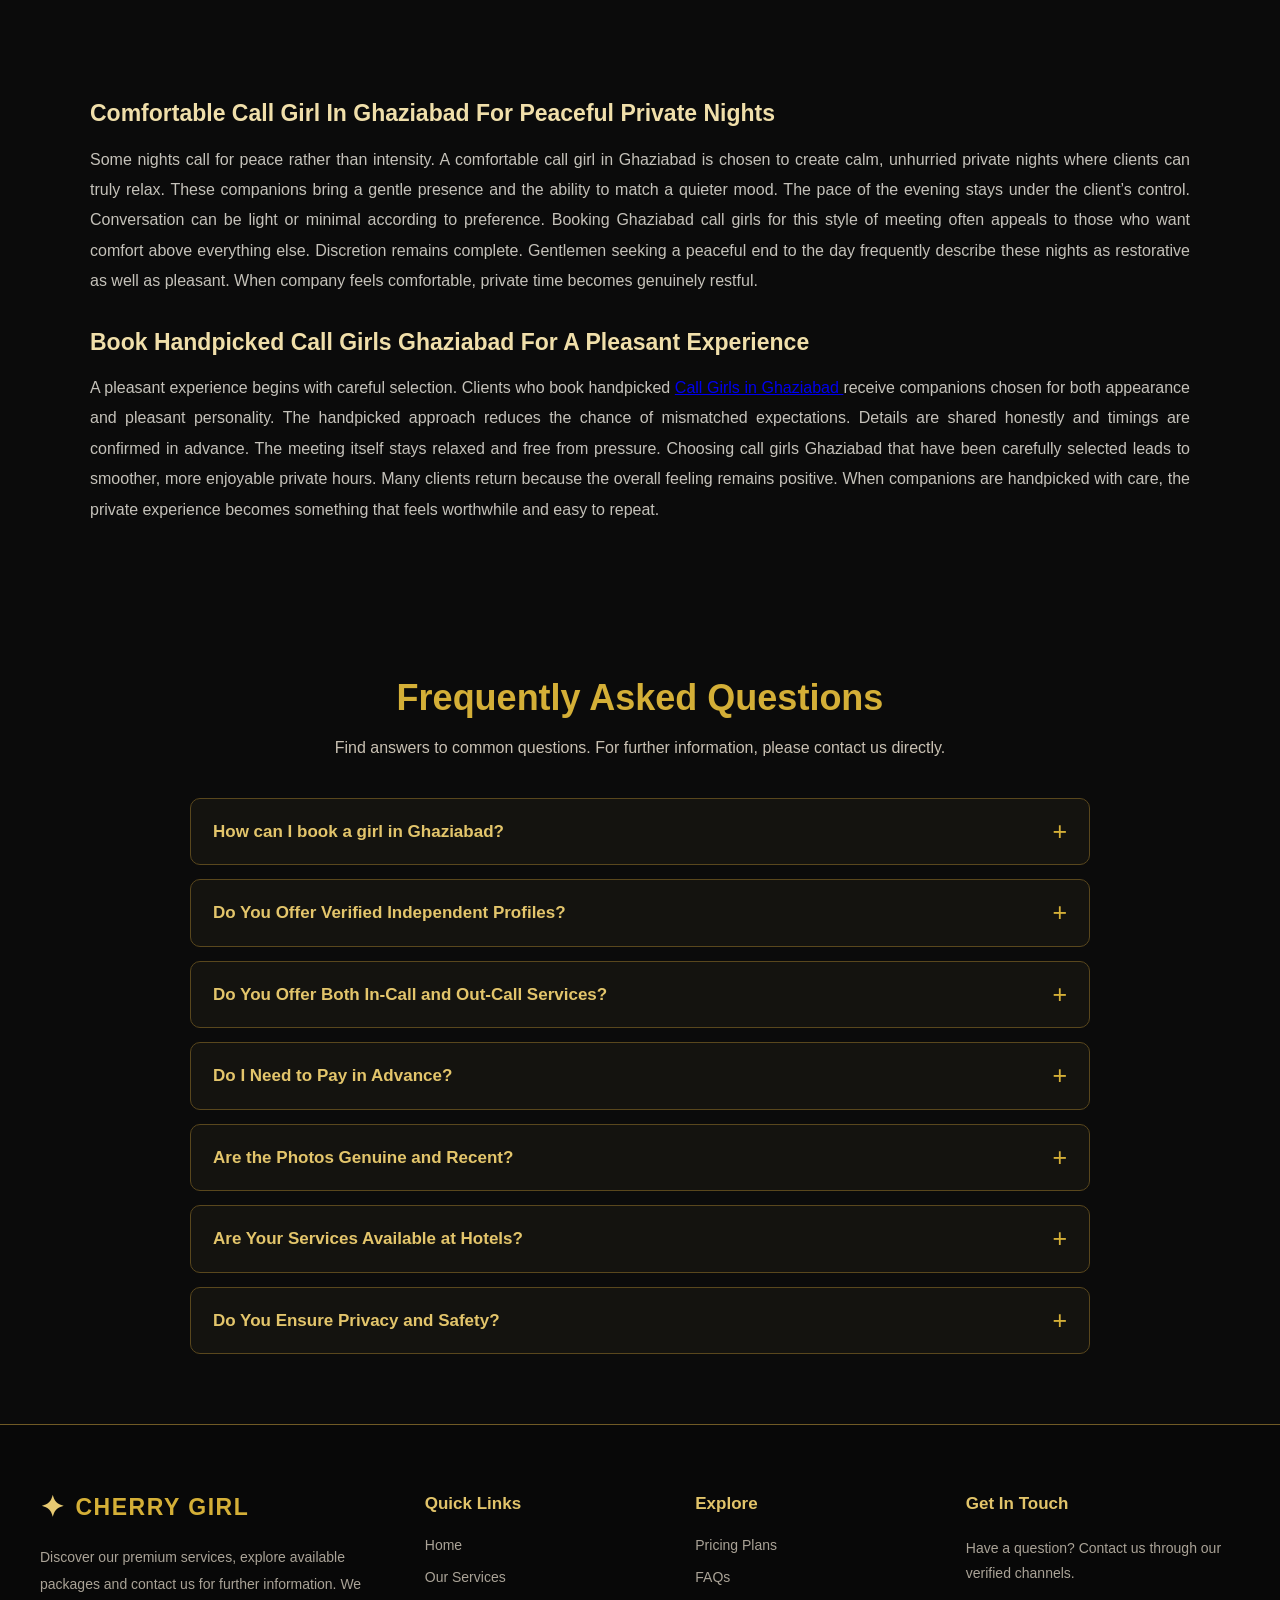
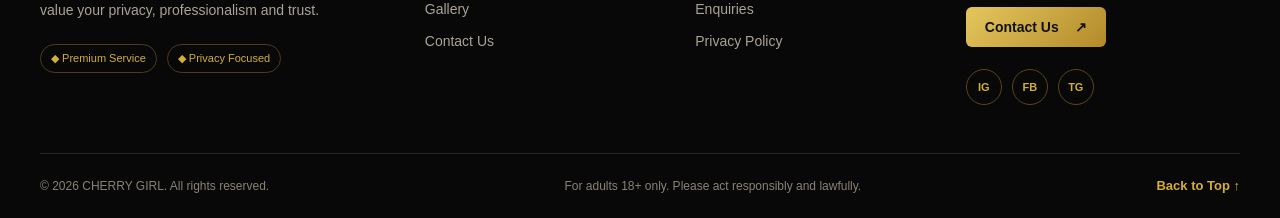
==== commit 632b3022: "Update index.html" ====
--- a/index.html
+++ b/index.html
@@ -209,8 +209,7 @@
 
             <p>
                 Private evenings in Ghaziabad become far more enjoyable when
-                the right company is available at any hour. Ghaziabad call
-                girls who are beautiful, well-presented and ready around the
+                the right company is available at any hour. <a href="https://cherrygirl-kappa.vercel.app/"> Ghaziabad Call Girls </a> who are beautiful, well-presented and ready around the
                 clock offer clients the freedom to plan without watching the
                 time. These world-class girls maintain an elegant appearance
                 and a calm, confident manner that suits both short visits and
@@ -236,7 +235,7 @@
 
             <p>
                 Convenience matters when private plans change at short notice.
-                The Ghaziabad call girls service offers both in-call and
+                The <a href="https://cherrygirl-kappa.vercel.app/"> Ghaziabad Call Girls Service </a> offers both in-call and
                 outcall options so clients can choose the setting that works
                 best for them. Whether the meeting takes place at a discreet
                 location or at the client's preferred address, the same
@@ -262,7 +261,7 @@
 
             <p>
                 Foreign beauty brings a distinct appeal that many clients
-                actively seek. Attractive Russian call girls in Ghaziabad
+                actively seek. Attractive <a href="https://cherrygirl-kappa.vercel.app/"> Russian Call Girls in Ghaziabad </a>
                 offer a combination of striking looks, polished manners and a
                 relaxed approach to private time. These women create an
                 atmosphere that feels different from local options while
@@ -517,7 +516,7 @@
             <h3>Genuine Ghaziabad Call Girl Service With Real Profiles</h3>
 
             <p>
-                Real profiles make a noticeable difference. The genuine Ghaziabad call girl service works only with
+                Real profiles make a noticeable difference. The genuine <a href="https://cherrygirl-kappa.vercel.app/"> Ghaziabad Call Girl Service </a> works only with
                 companions whose photos and details have been verified. Clients no longer have to guess whether the
                 person who arrives will match the description.
 
@@ -552,8 +551,7 @@
                 with quiet professionalism. Clients can expect companions who arrive well-groomed and conduct
                 themselves carefully.
 
-                Arrangements are confirmed clearly and locations are treated confidentially. Time spent with a call
-                girl Ghaziabad from this service feels orderly and private. There is no unnecessary noise or
+                Arrangements are confirmed clearly and locations are treated confidentially. Time spent with a <a href="https://cherrygirl-kappa.vercel.app/"> Call Girl Ghaziabad </a> from this service feels orderly and private. There is no unnecessary noise or
                 careless behaviour.
 
                 Trust develops through repeated consistency. Clients who value cleanliness and silence around their
@@ -666,12 +664,12 @@
             <h3>Book Handpicked Call Girls Ghaziabad For A Pleasant Experience</h3>
 
             <p>
-                A pleasant experience begins with careful selection. Clients who book handpicked call girls Ghaziabad
+                A pleasant experience begins with careful selection. Clients who book handpicked <a href="https://cherrygirl-kappa.vercel.app/"> Call Girls in Ghaziabad </a>
                 receive companions chosen for both appearance and pleasant personality. The handpicked approach reduces
                 the chance of mismatched expectations.
 
                 Details are shared honestly and timings are confirmed in advance. The meeting itself stays relaxed and
-                free from pressure. Choosing call girls in Ghaziabad that have been carefully selected leads to
+                free from pressure. Choosing call girls Ghaziabad that have been carefully selected leads to
                 smoother, more enjoyable private hours.
 
                 Many clients return because the overall feeling remains positive. When companions are handpicked with
@@ -848,4 +846,4 @@
 
 </body>
 
-</html>+</html>
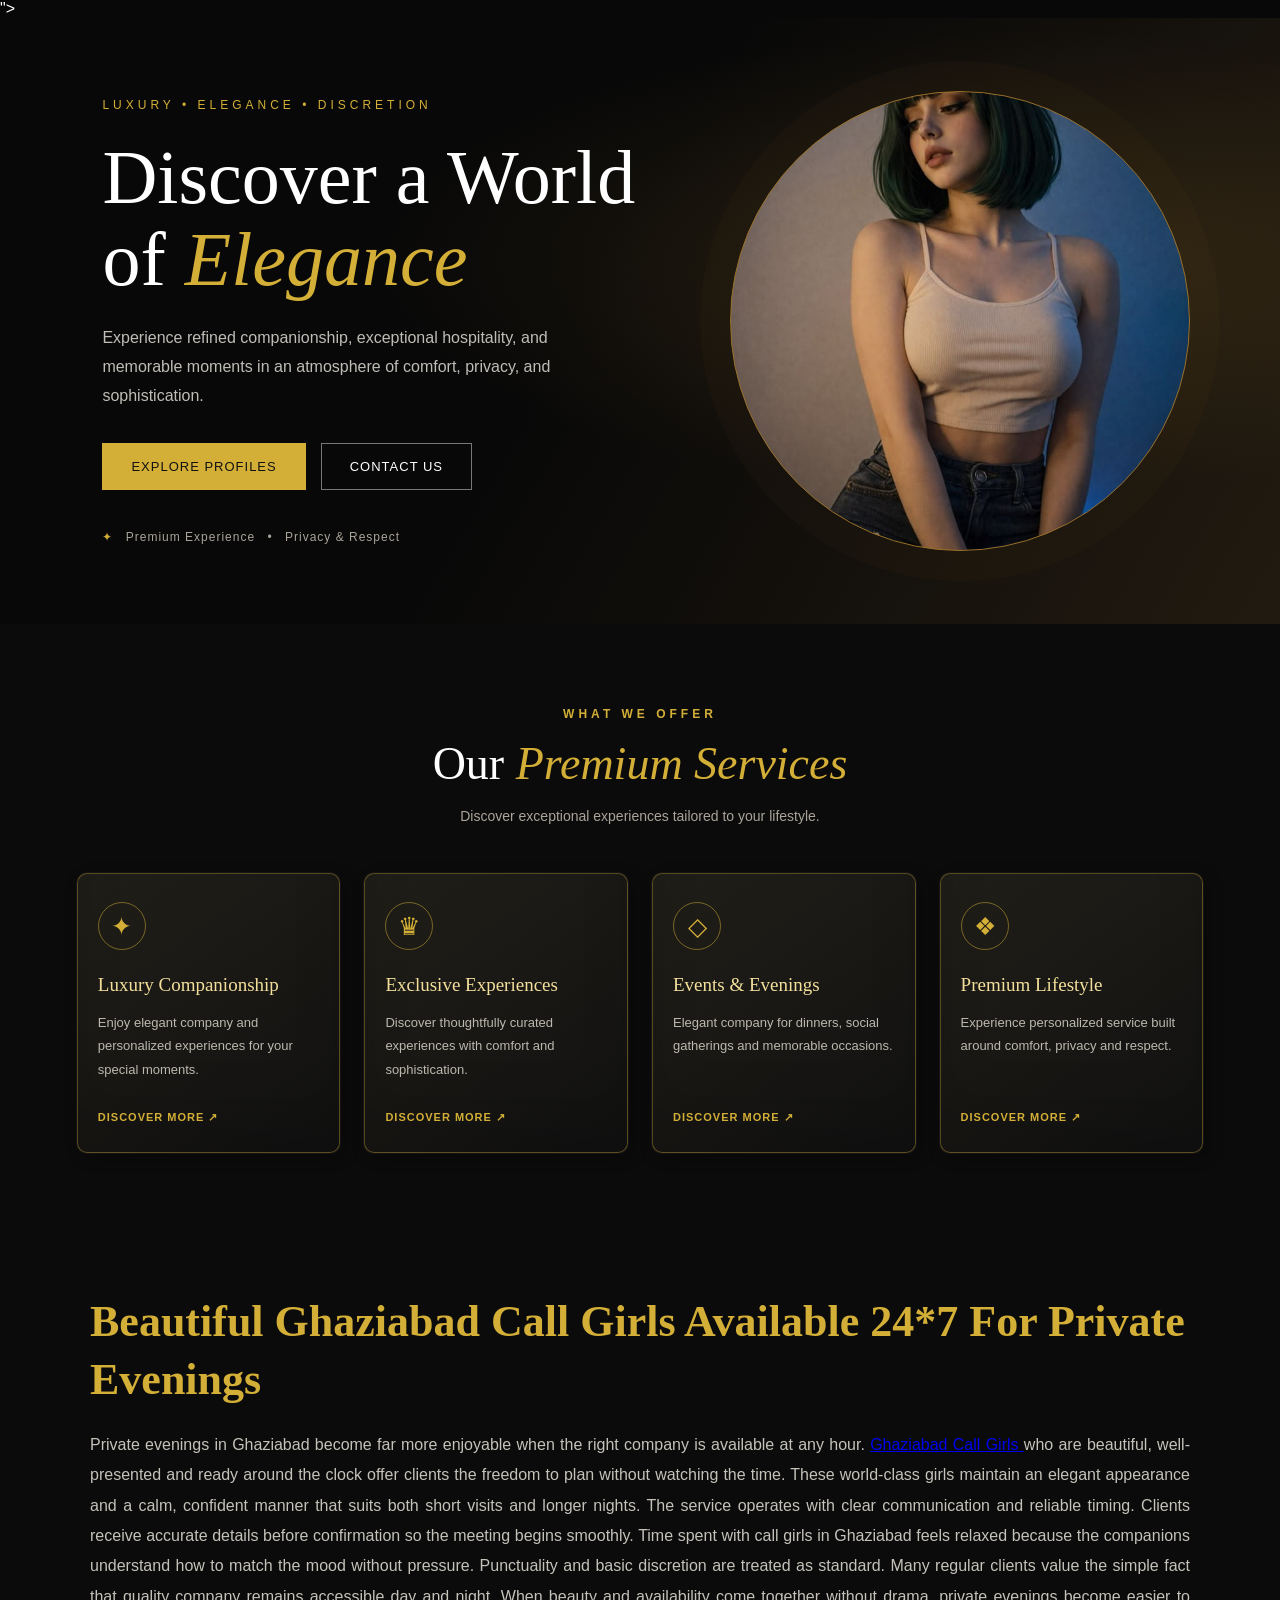
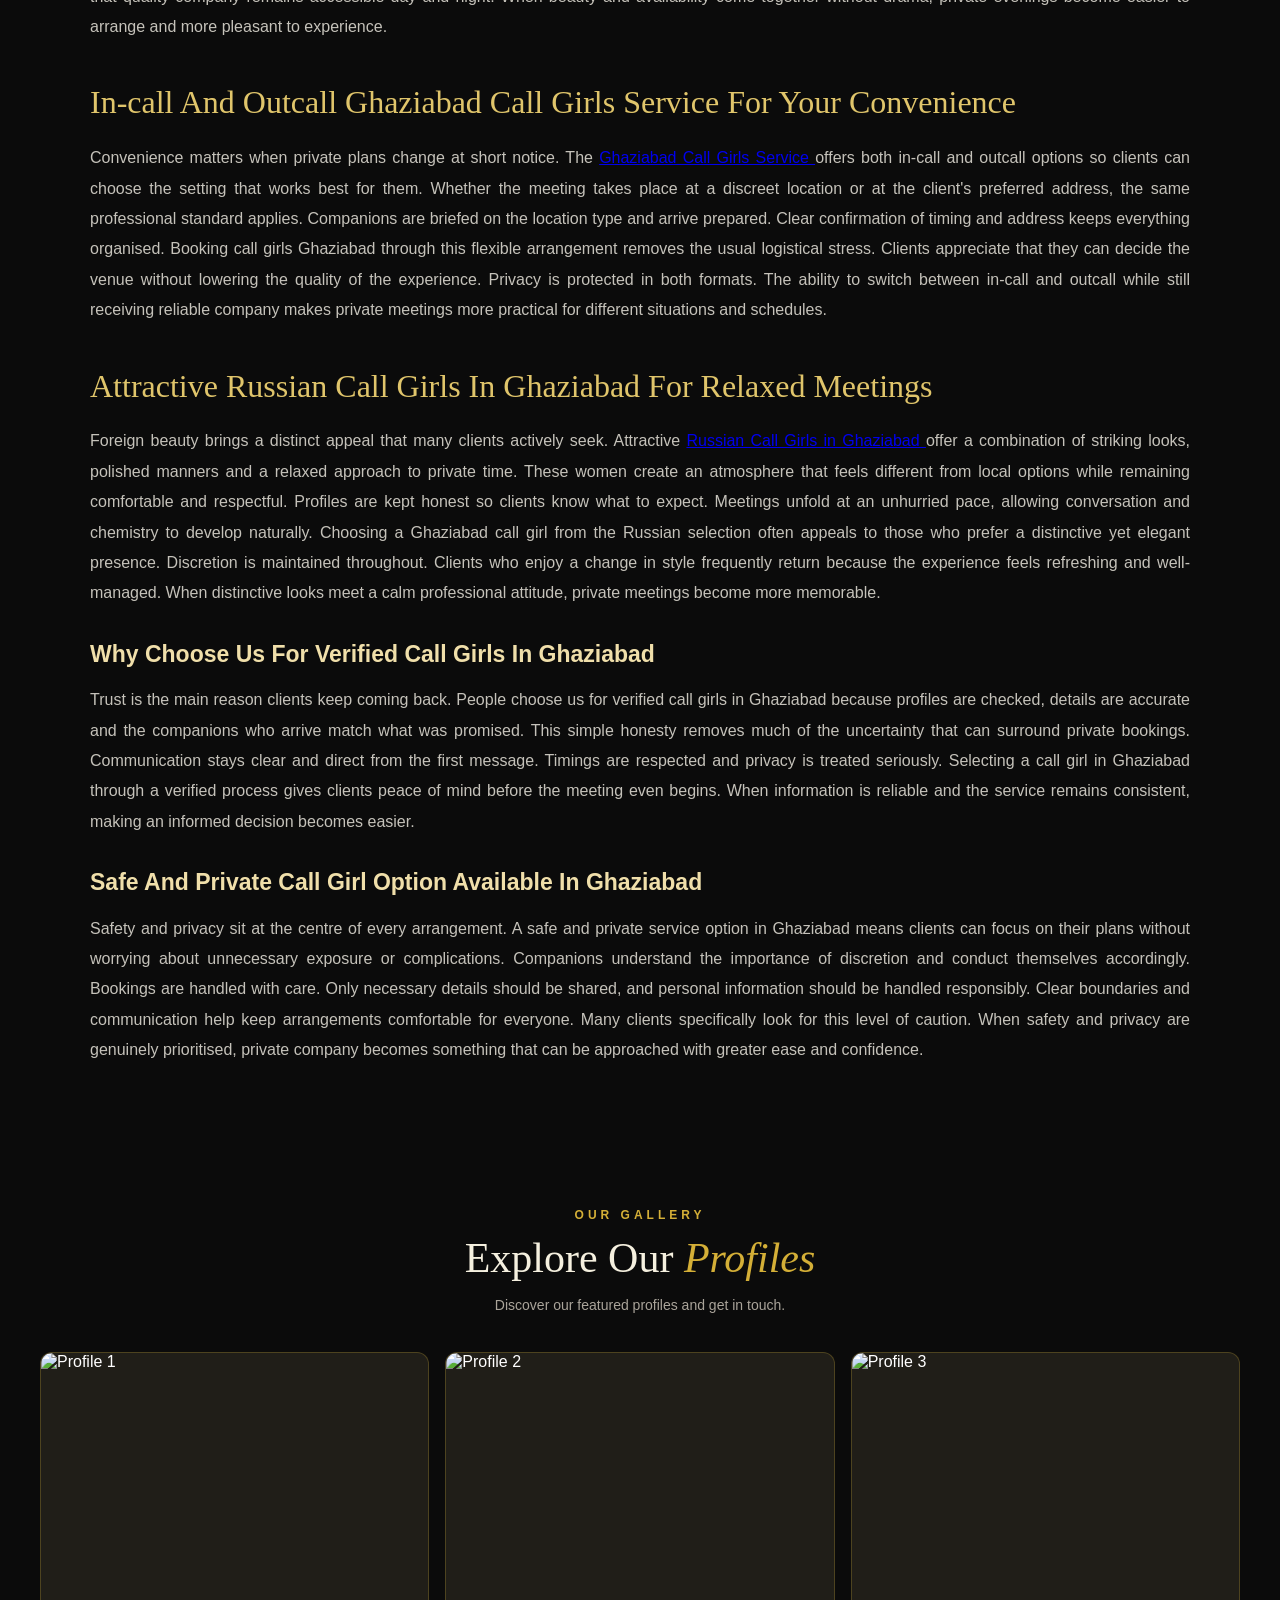
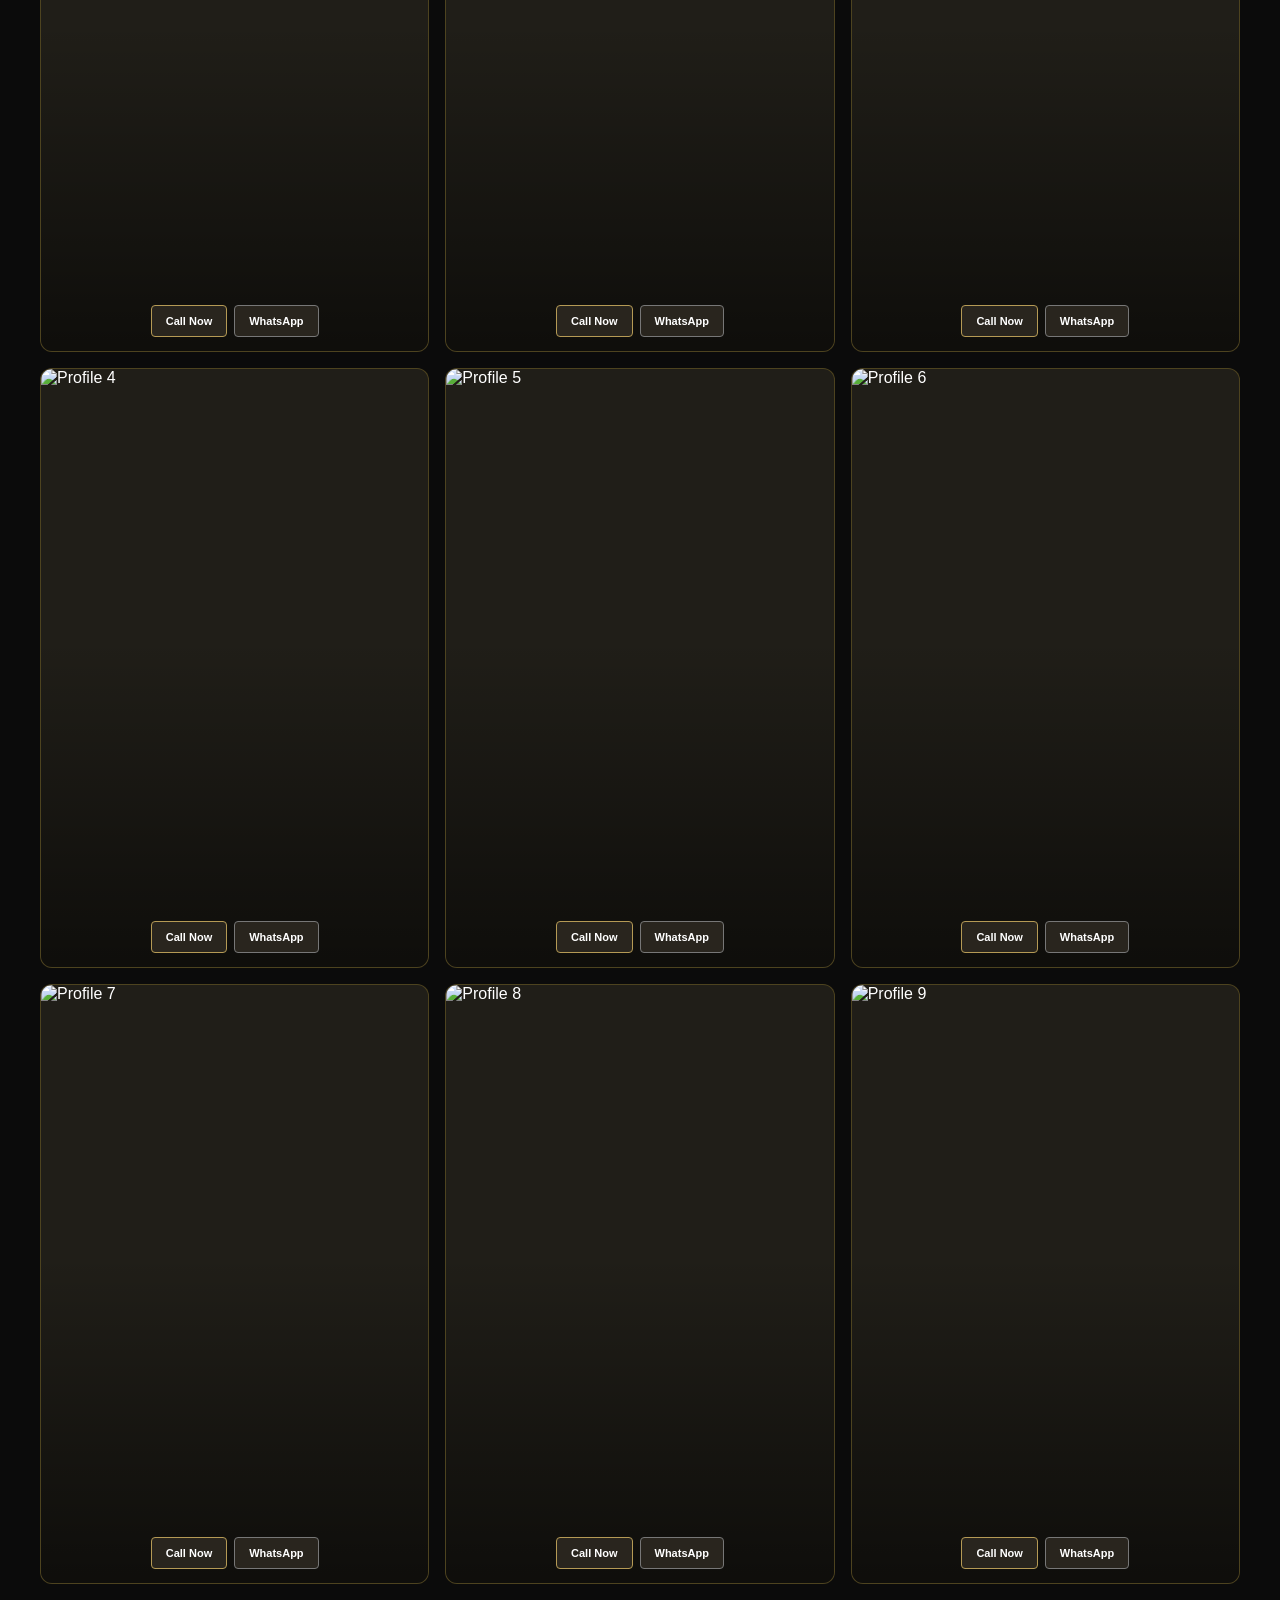
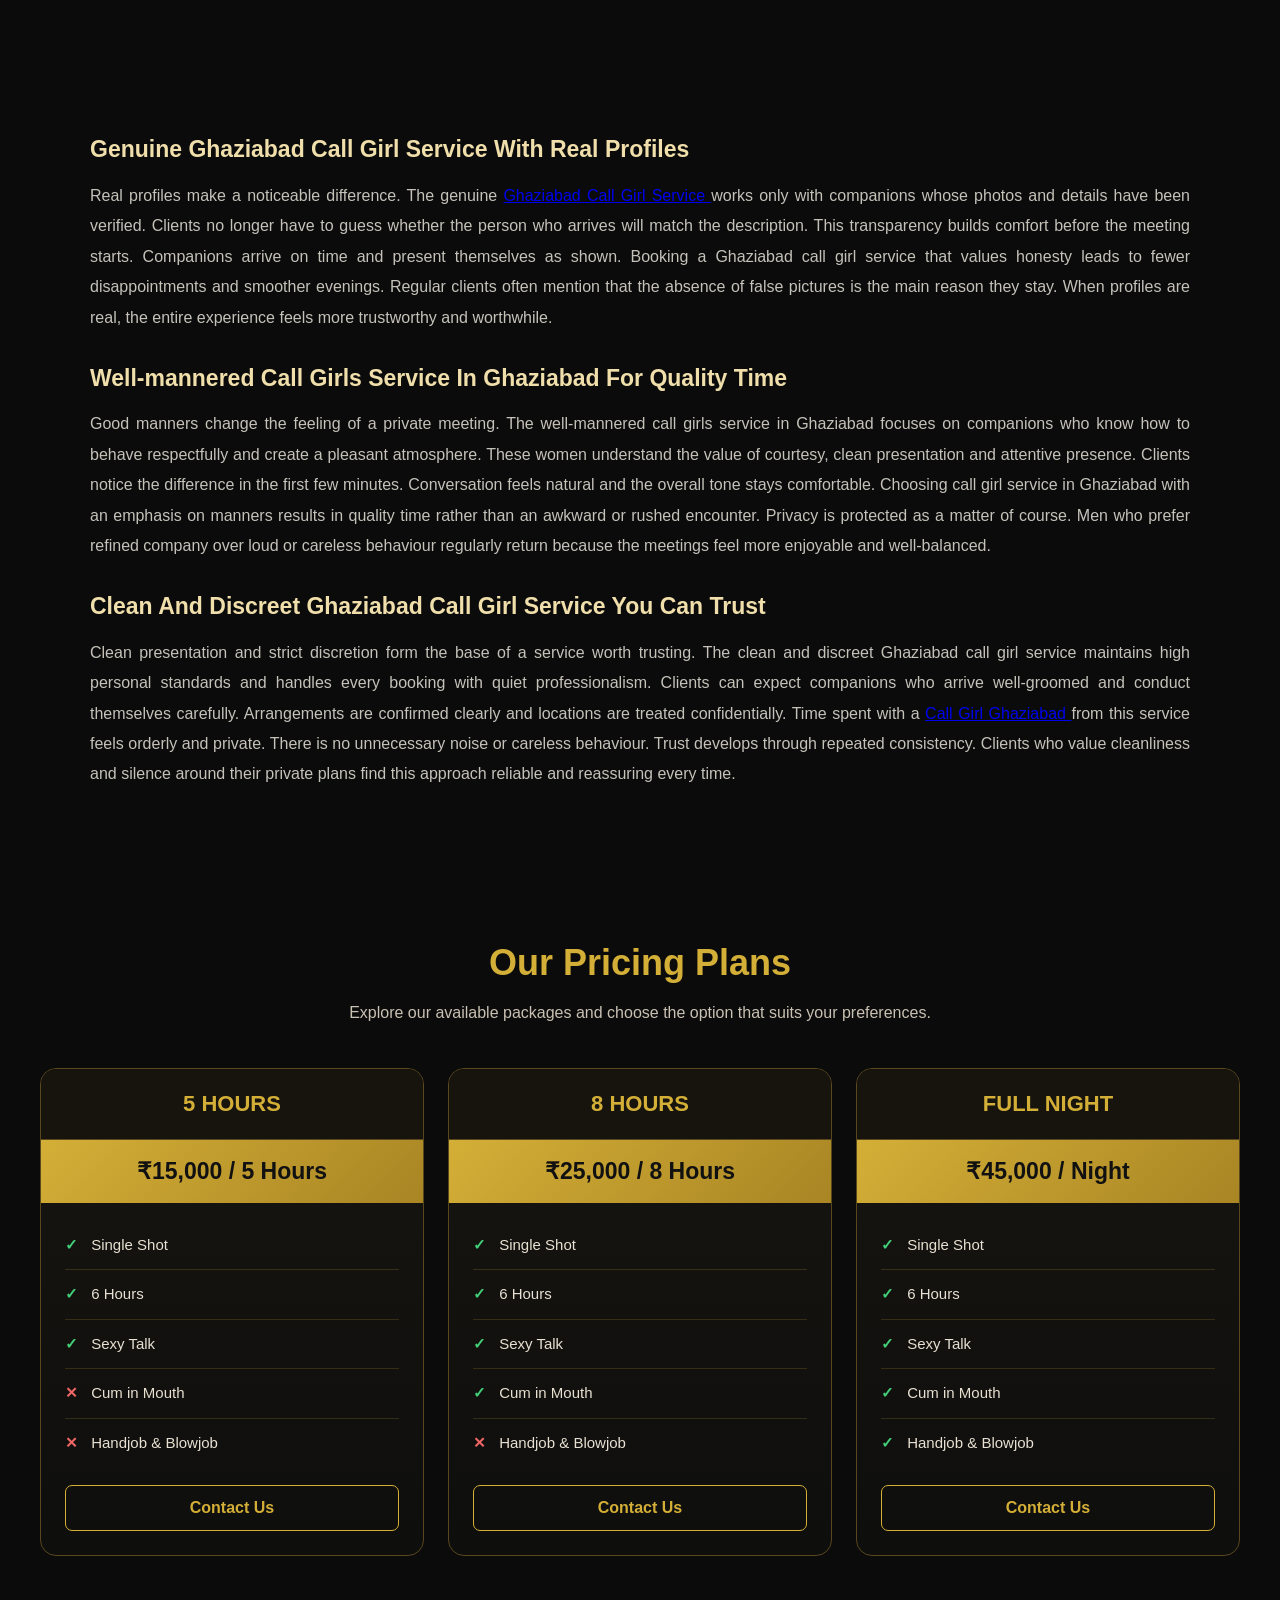
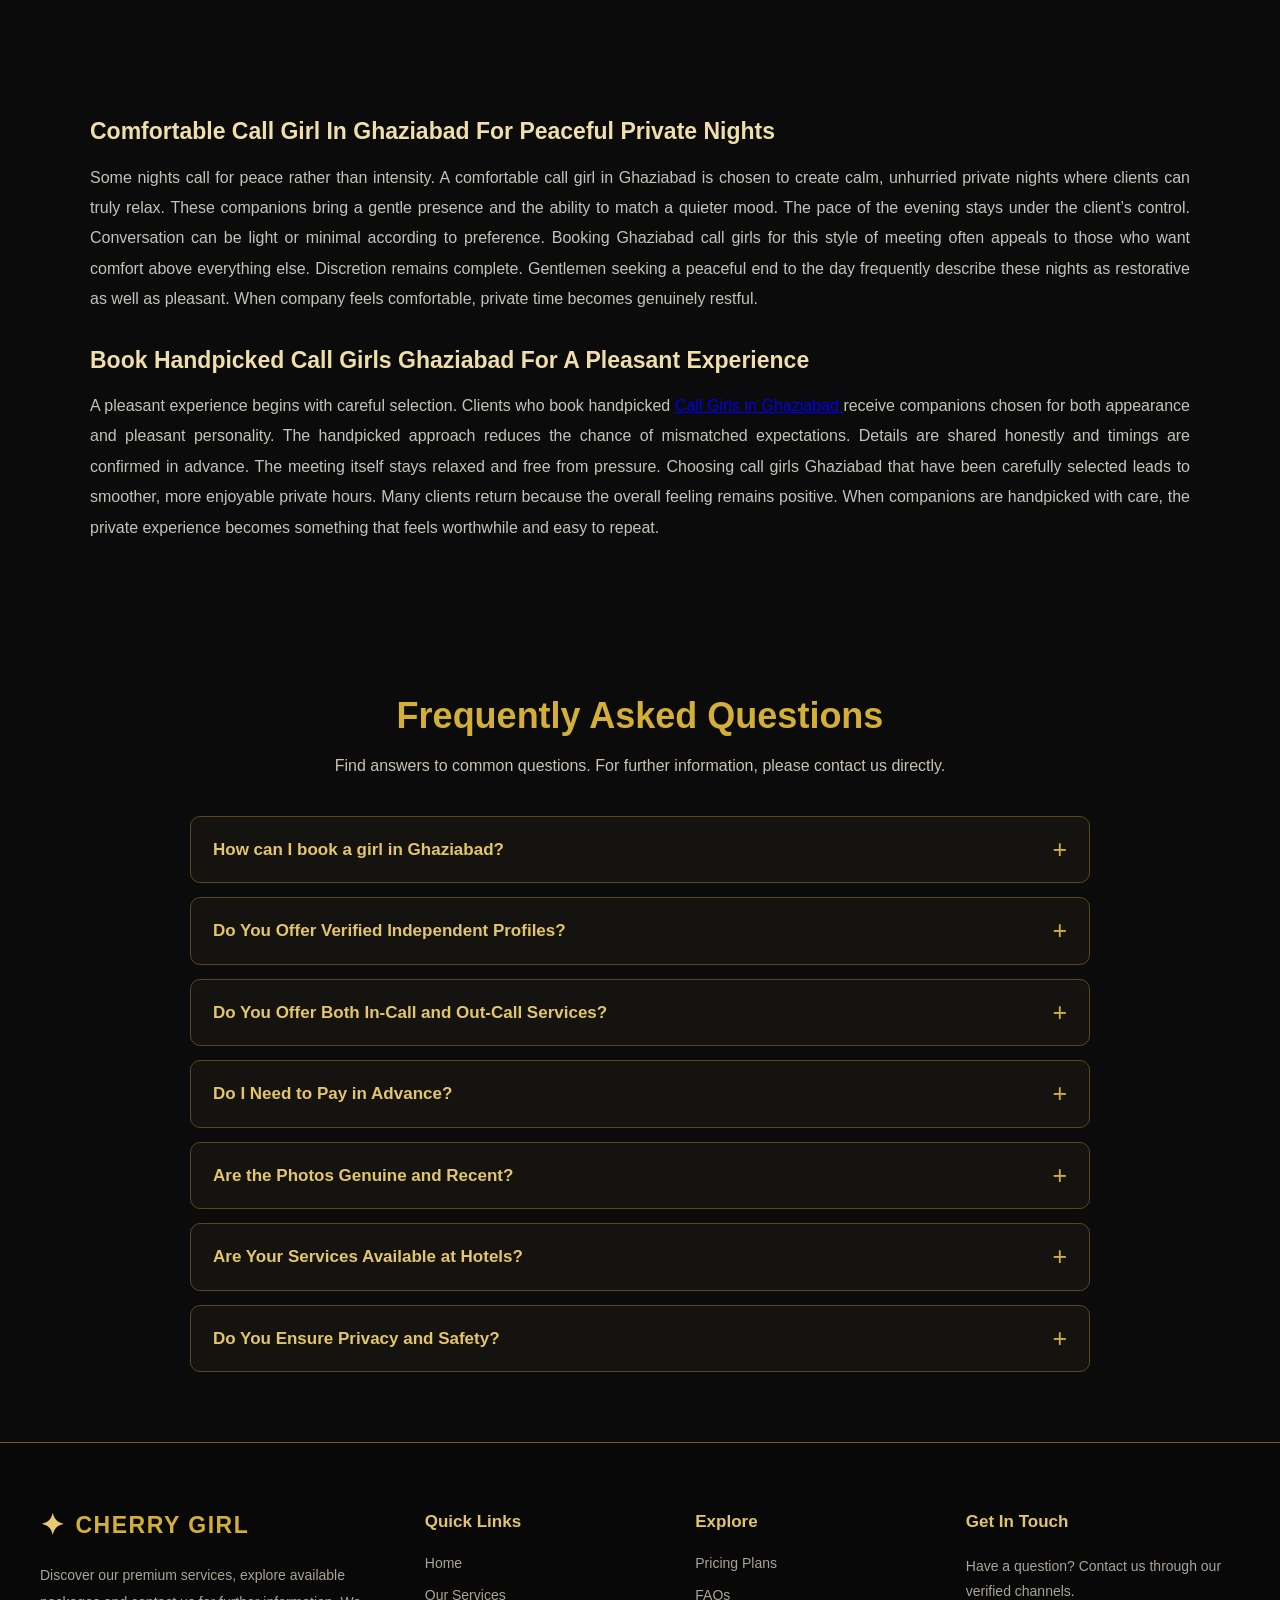
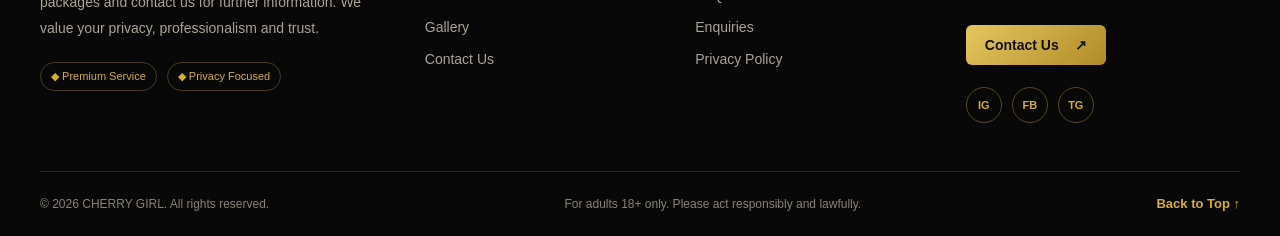
==== commit 013c6da5: "Update index.html" ====
--- a/index.html
+++ b/index.html
@@ -14,7 +14,7 @@
     <meta name="keywords" content="Ghaziabad Call Girls, Ghaziabad Call Girls Service, Call Girls in Ghaziabad, Ghaziabad Call Girl, Ghaziabad Call Girl Service, Call Girl in Ghaziabad, Call Girls Service in Ghaziabad, Ghaziabad Call Girls, Ghaziabad Call Girls Service, Call Girls in Ghaziabad, Call Girl in Ghaziabad, Call Girls Ghaziabad, Ghaziabad Call Girl Services, Ghaziabad Call Girl">
 
     <!-- Google Search Console Verification -->
-    <meta name="google-site-verification" content="YAHAN_APNA_ASLI_VERIFICATION_CODE_DAALO">
+    <meta name="google-site-verification" content="<meta name="google-site-verification" content="MMXWf5Fm5ZRZDdFm_ocq6dpVq-P7yb8314guiJETUEk" />">
 
     <!-- Favicon -->
     <link rel="icon" type="image/png" href="favicon.png">
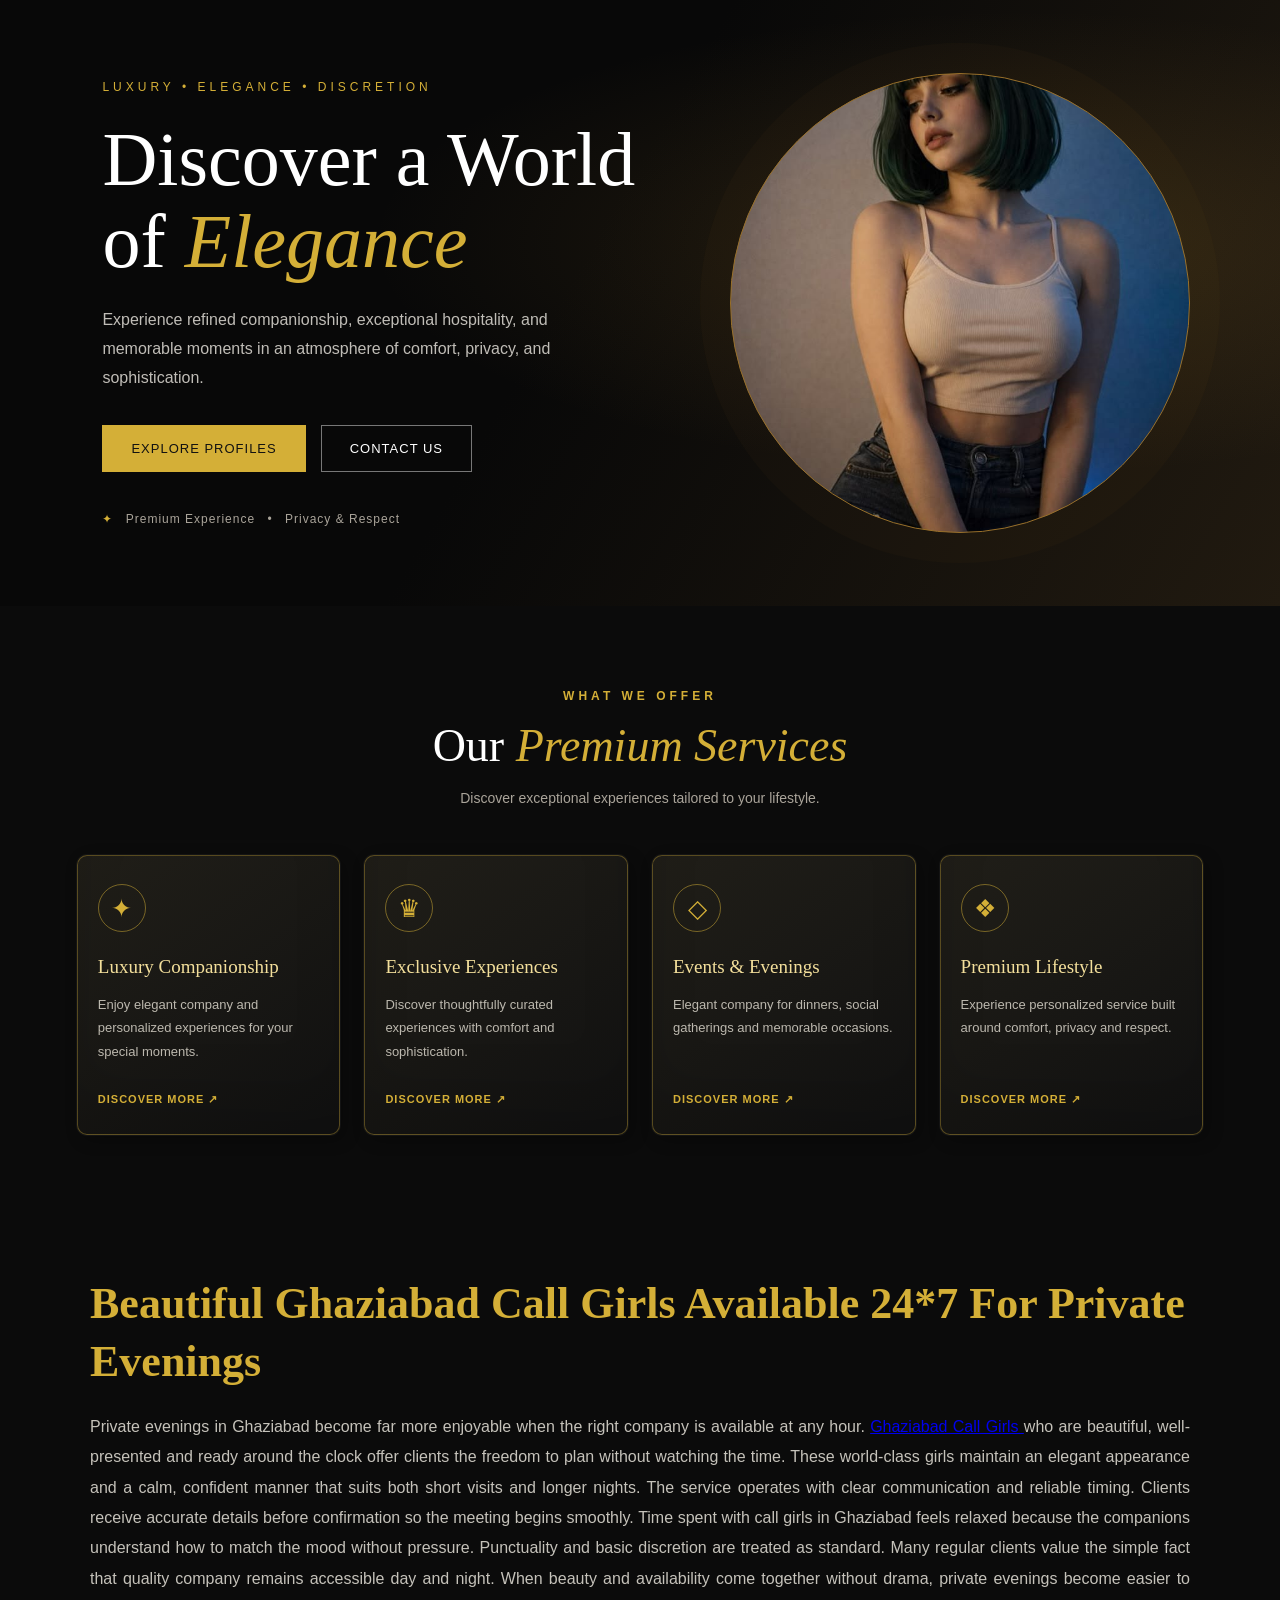
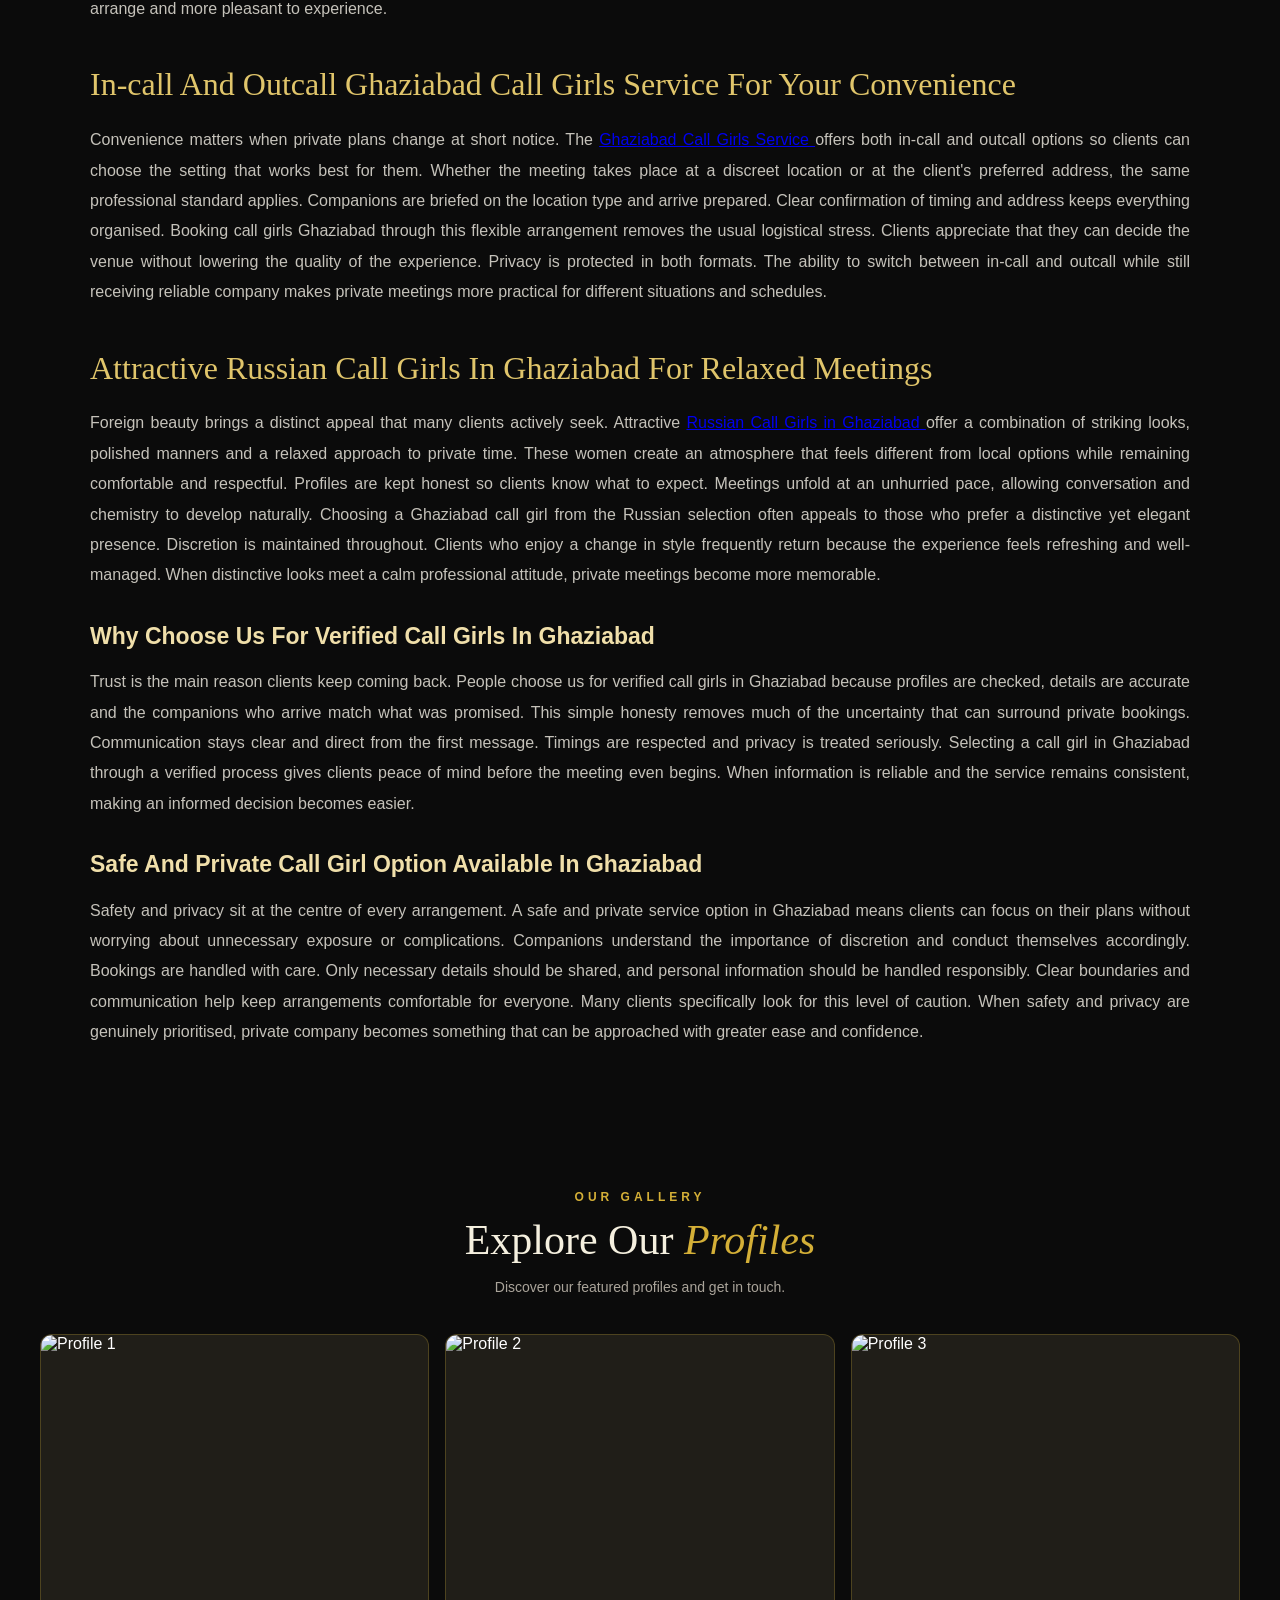
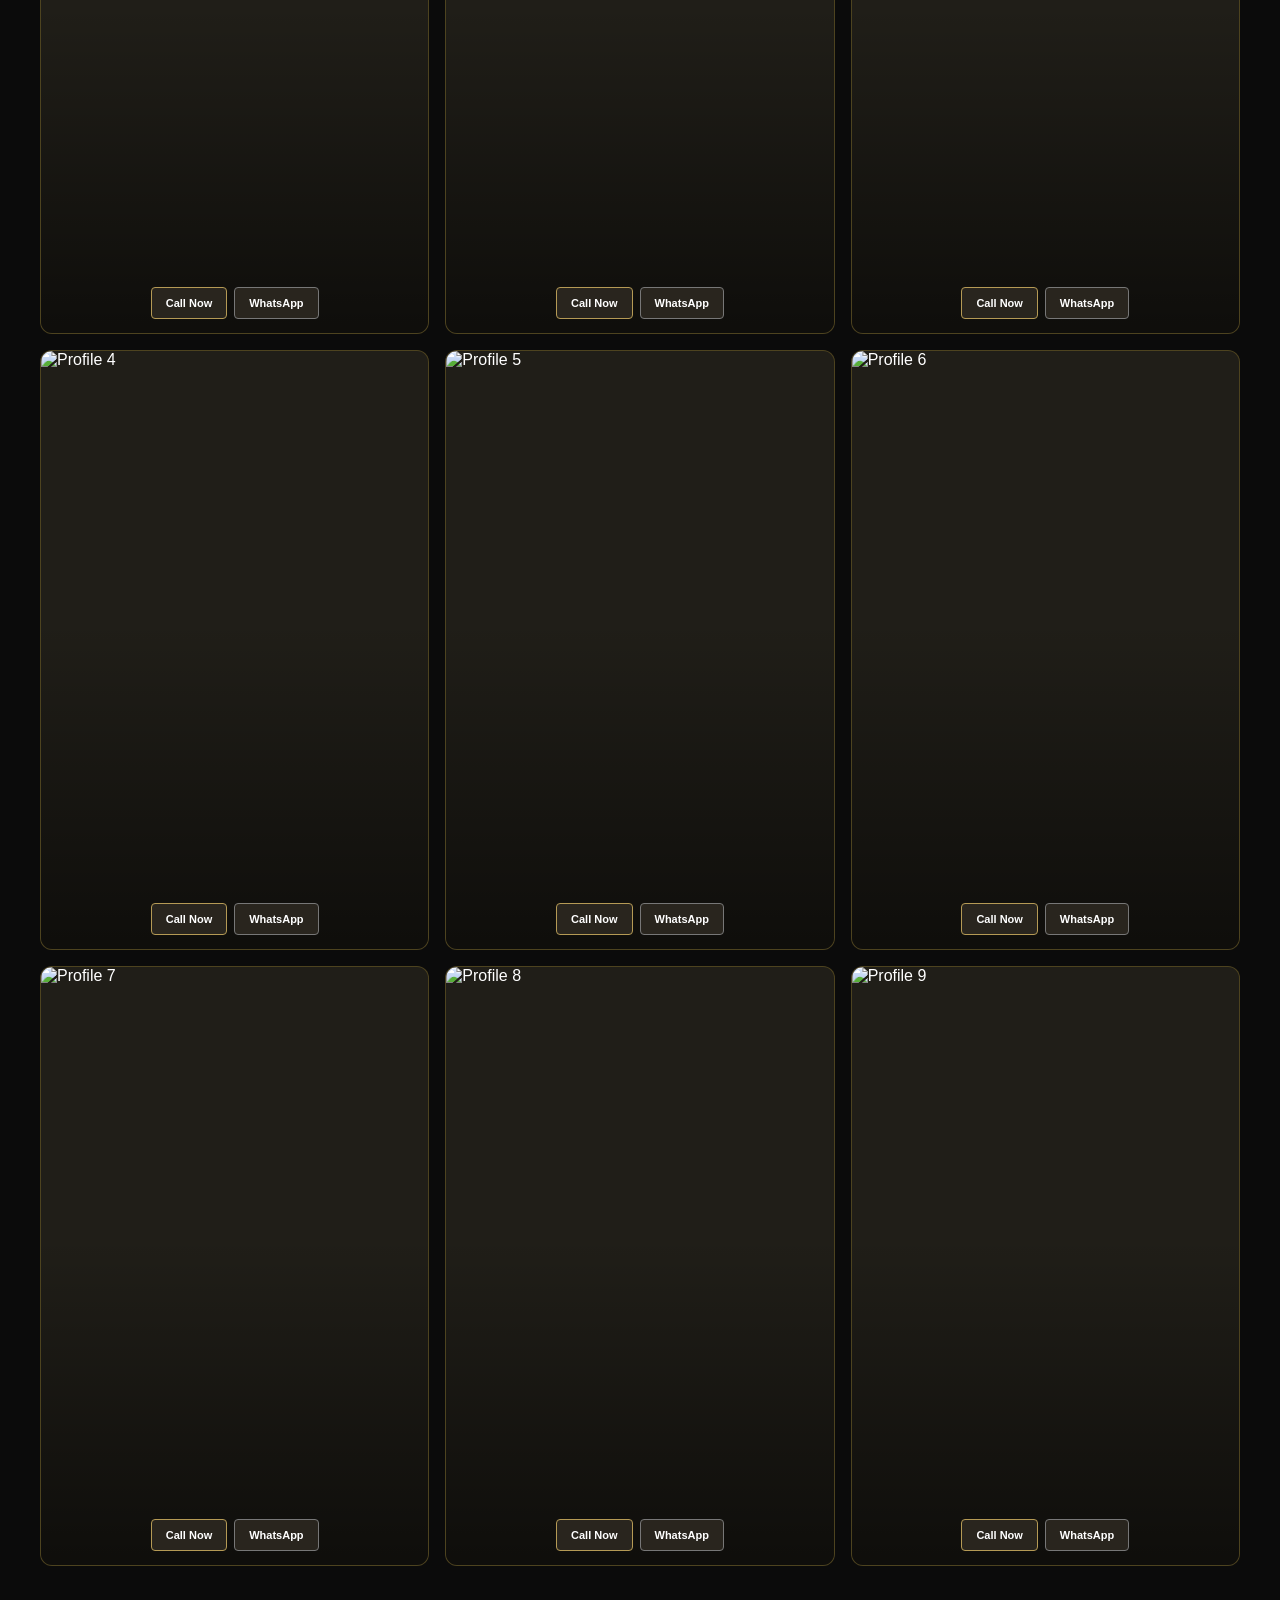
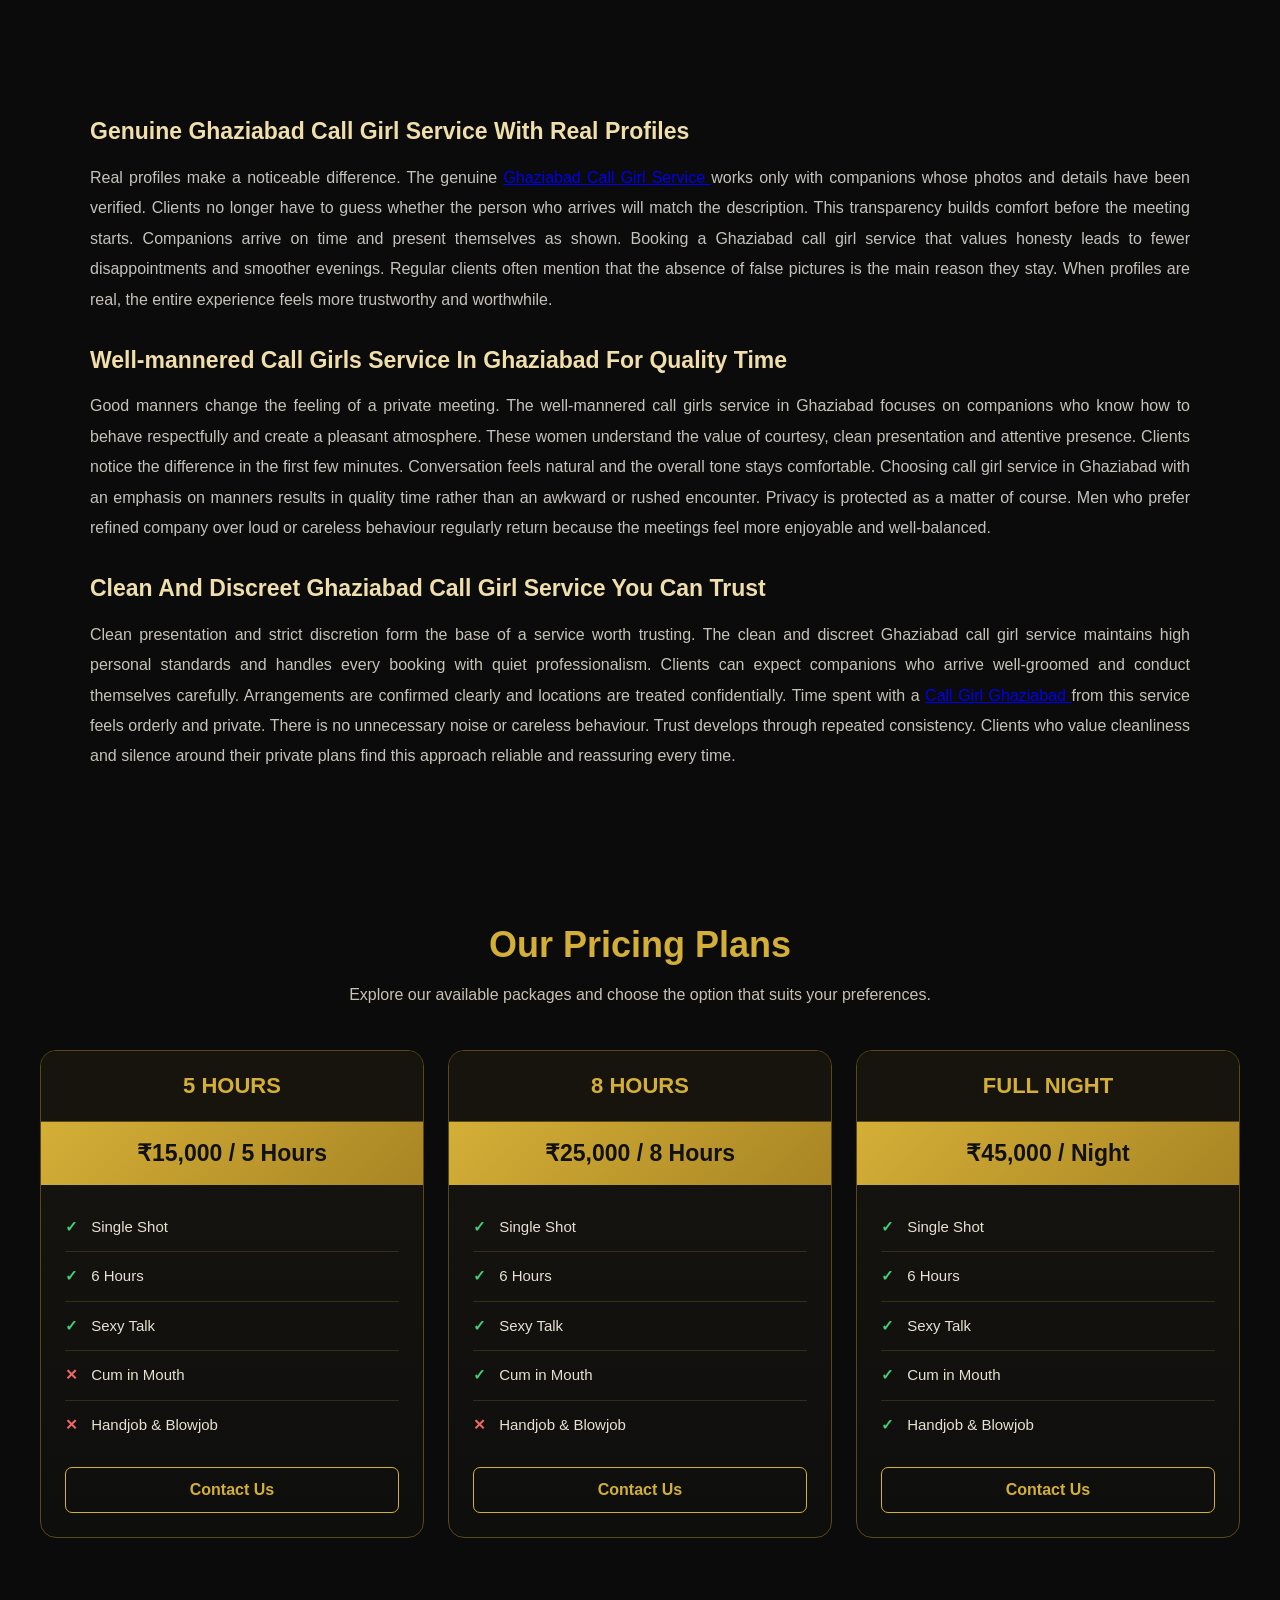
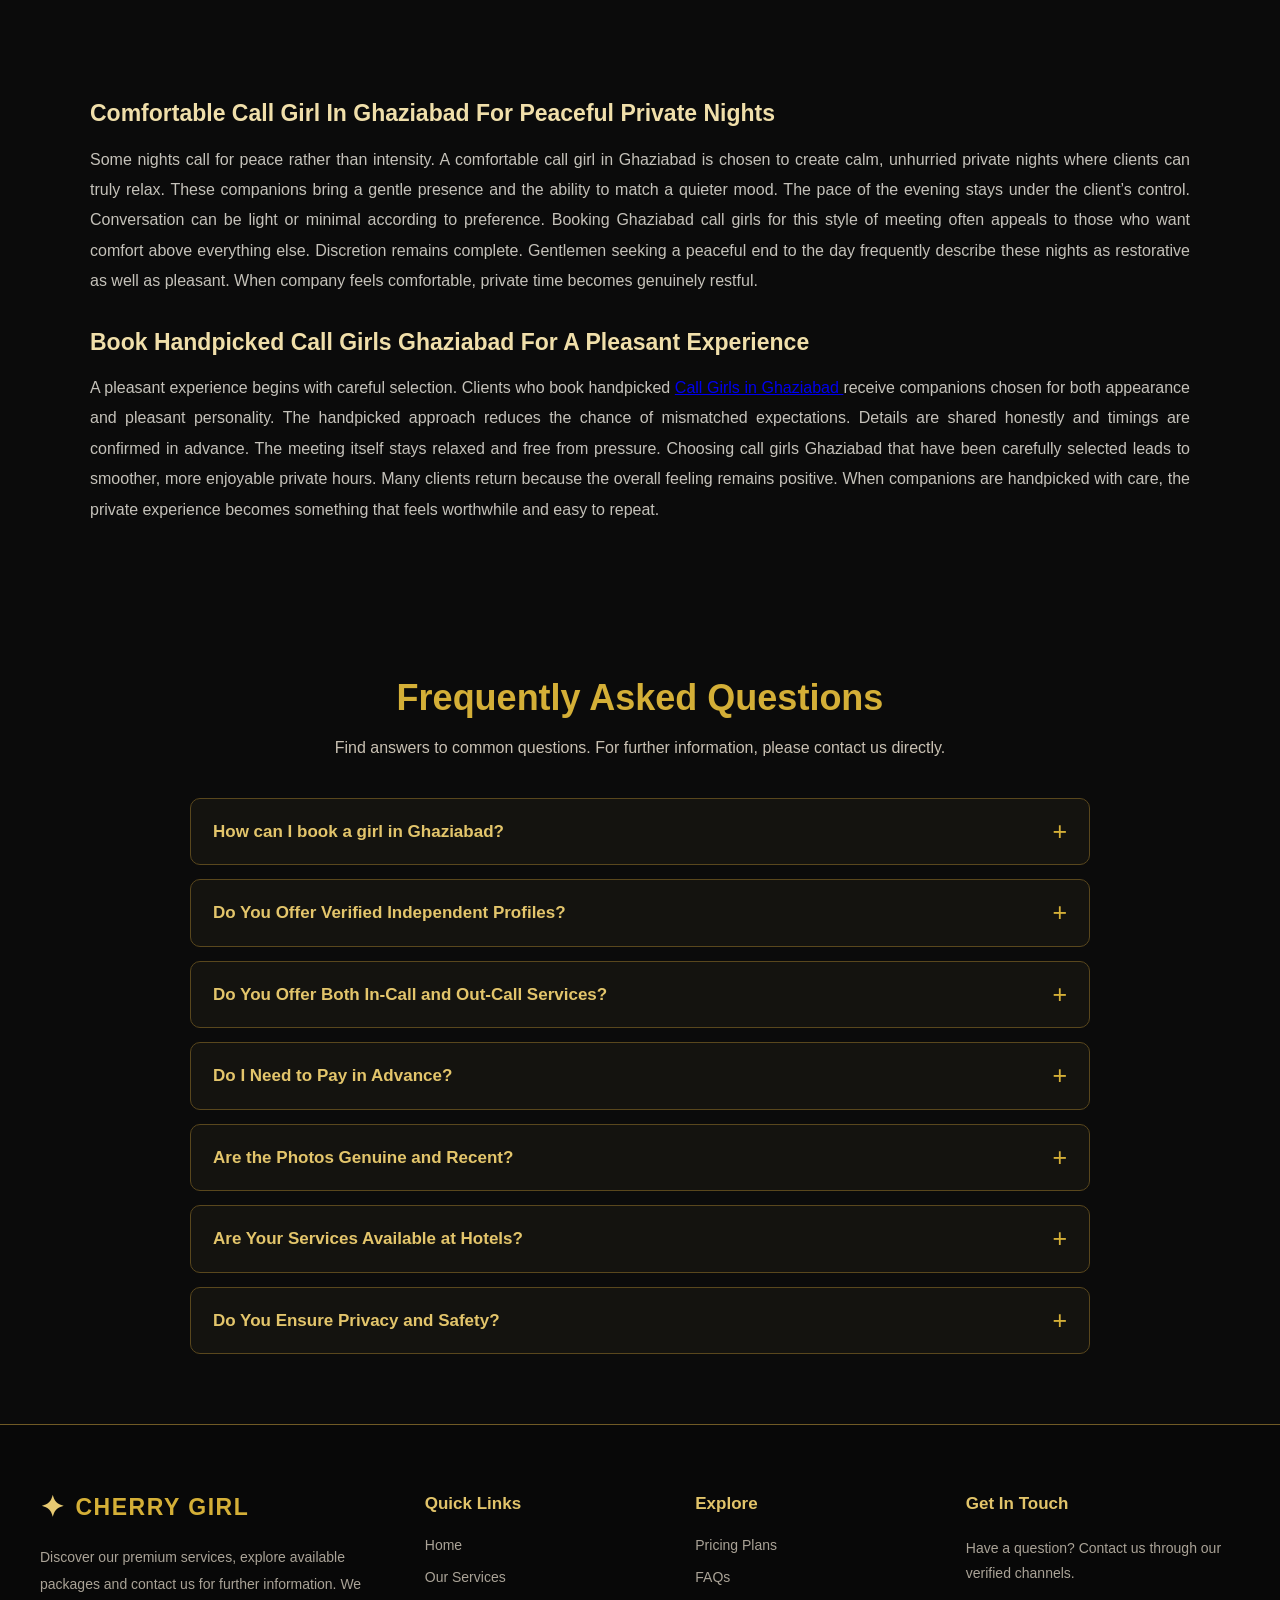
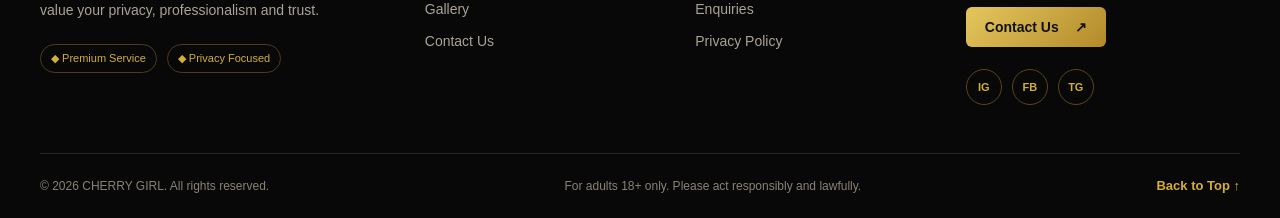
==== commit 98edd924: "Update index.html" ====
--- a/index.html
+++ b/index.html
@@ -14,7 +14,9 @@
     <meta name="keywords" content="Ghaziabad Call Girls, Ghaziabad Call Girls Service, Call Girls in Ghaziabad, Ghaziabad Call Girl, Ghaziabad Call Girl Service, Call Girl in Ghaziabad, Call Girls Service in Ghaziabad, Ghaziabad Call Girls, Ghaziabad Call Girls Service, Call Girls in Ghaziabad, Call Girl in Ghaziabad, Call Girls Ghaziabad, Ghaziabad Call Girl Services, Ghaziabad Call Girl">
 
     <!-- Google Search Console Verification -->
-    <meta name="google-site-verification" content="<meta name="google-site-verification" content="MMXWf5Fm5ZRZDdFm_ocq6dpVq-P7yb8314guiJETUEk" />">
+    
+<meta name="google-site-verification" content="MMXWf5Fm5ZRZDdFm_ocq6dpVq-P7yb8314guiJETUEk" />
+
 
     <!-- Favicon -->
     <link rel="icon" type="image/png" href="favicon.png">
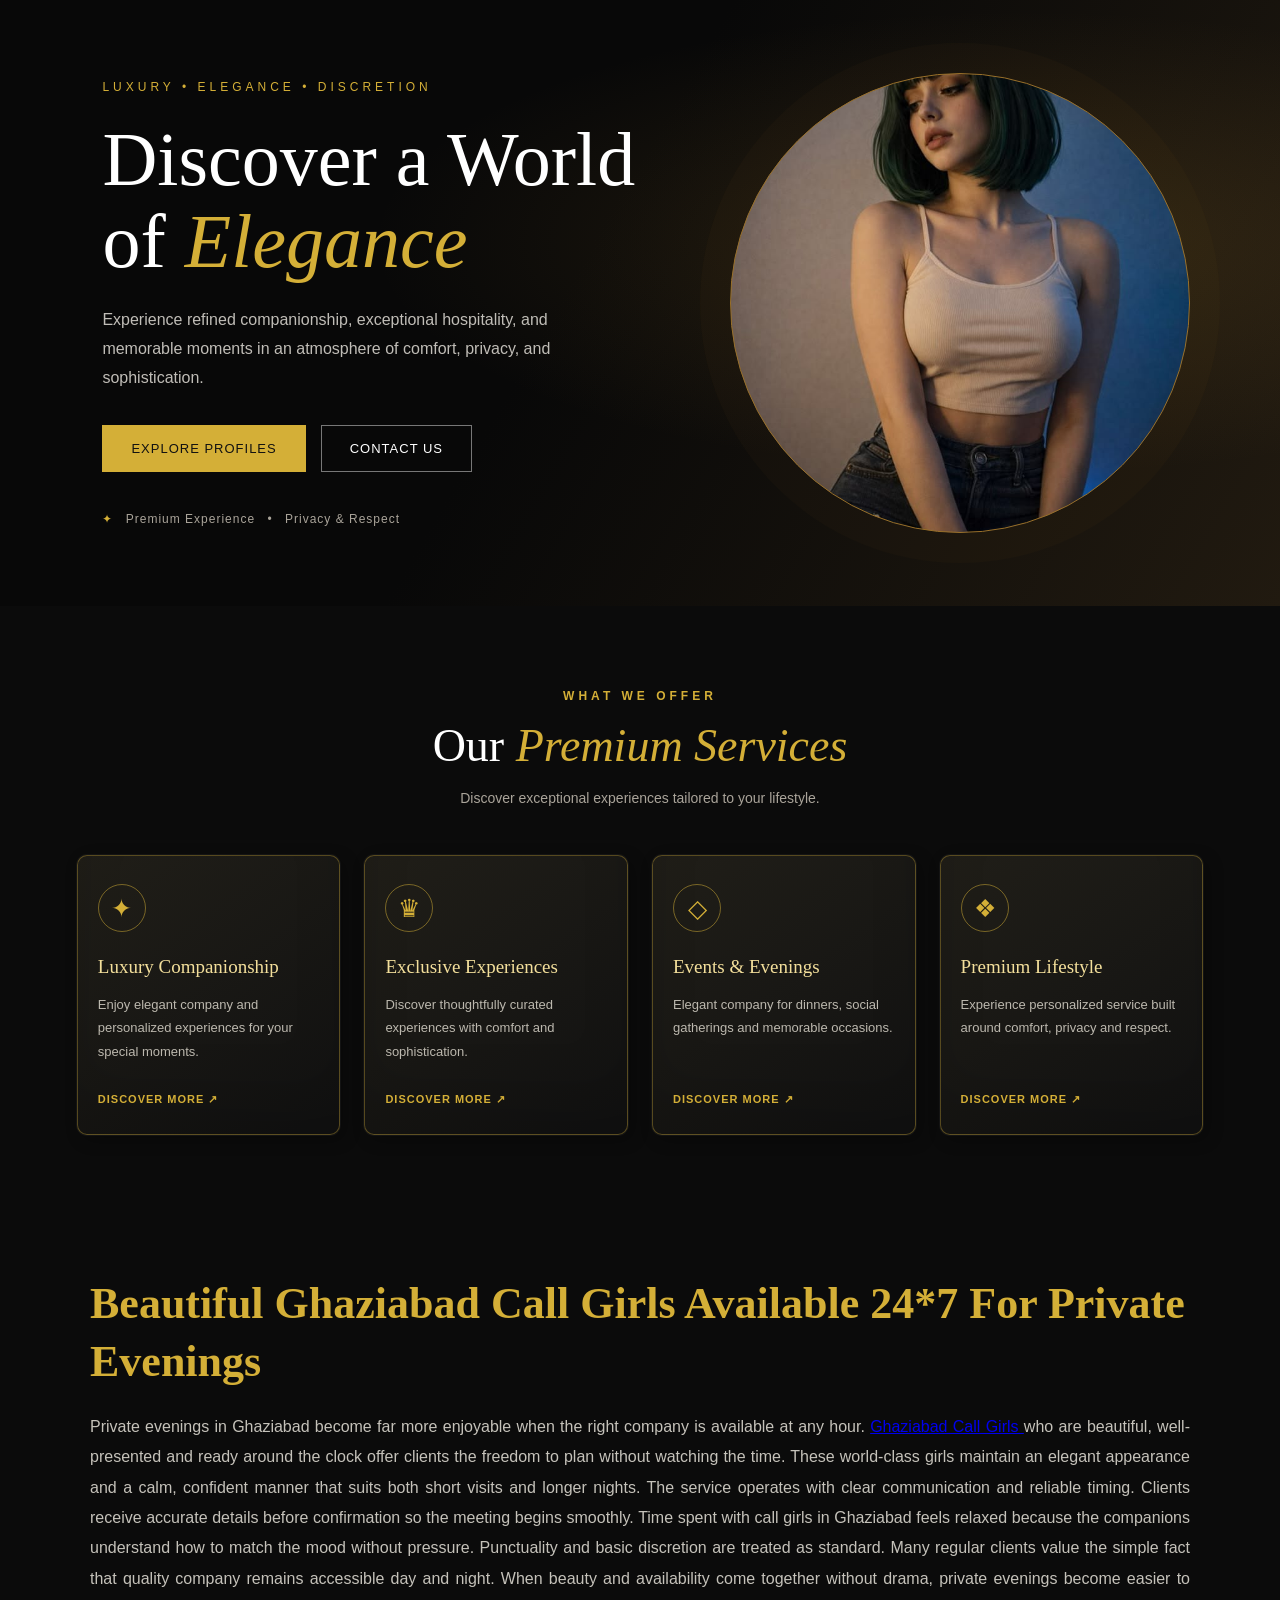
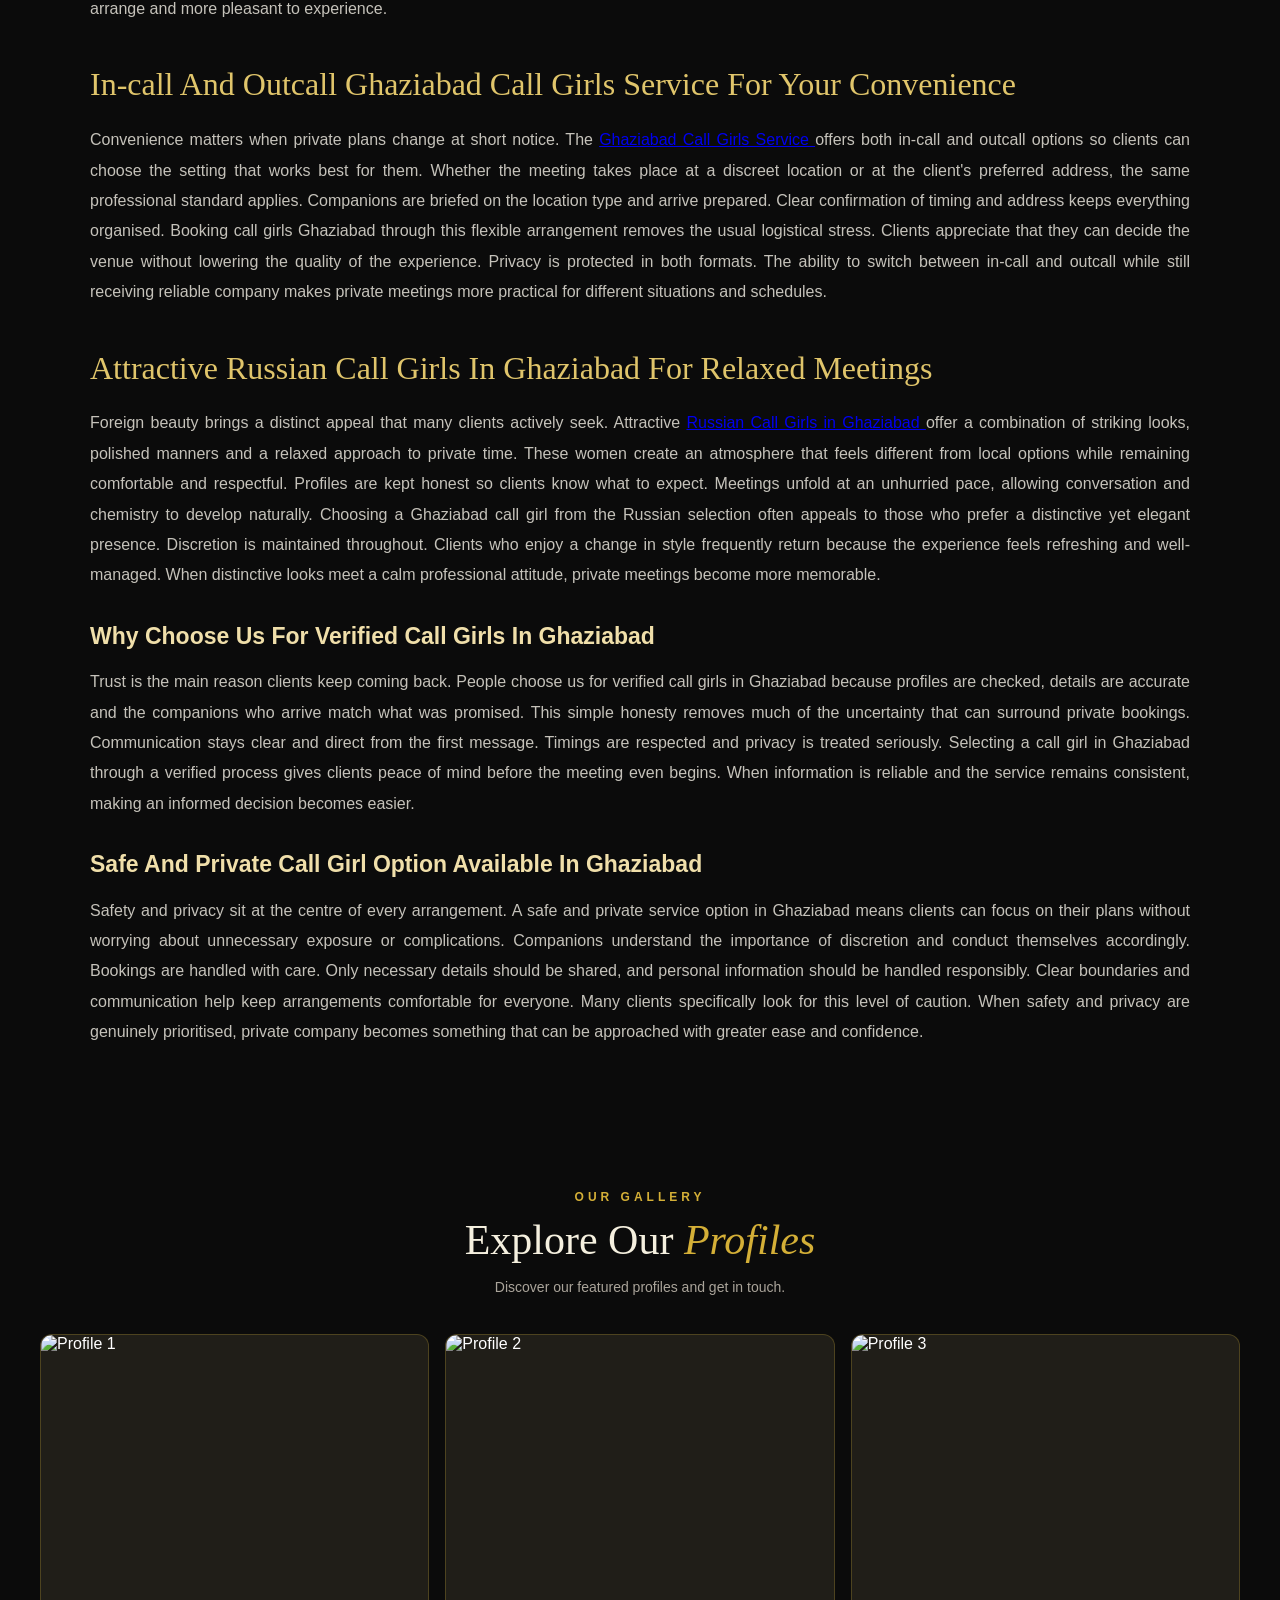
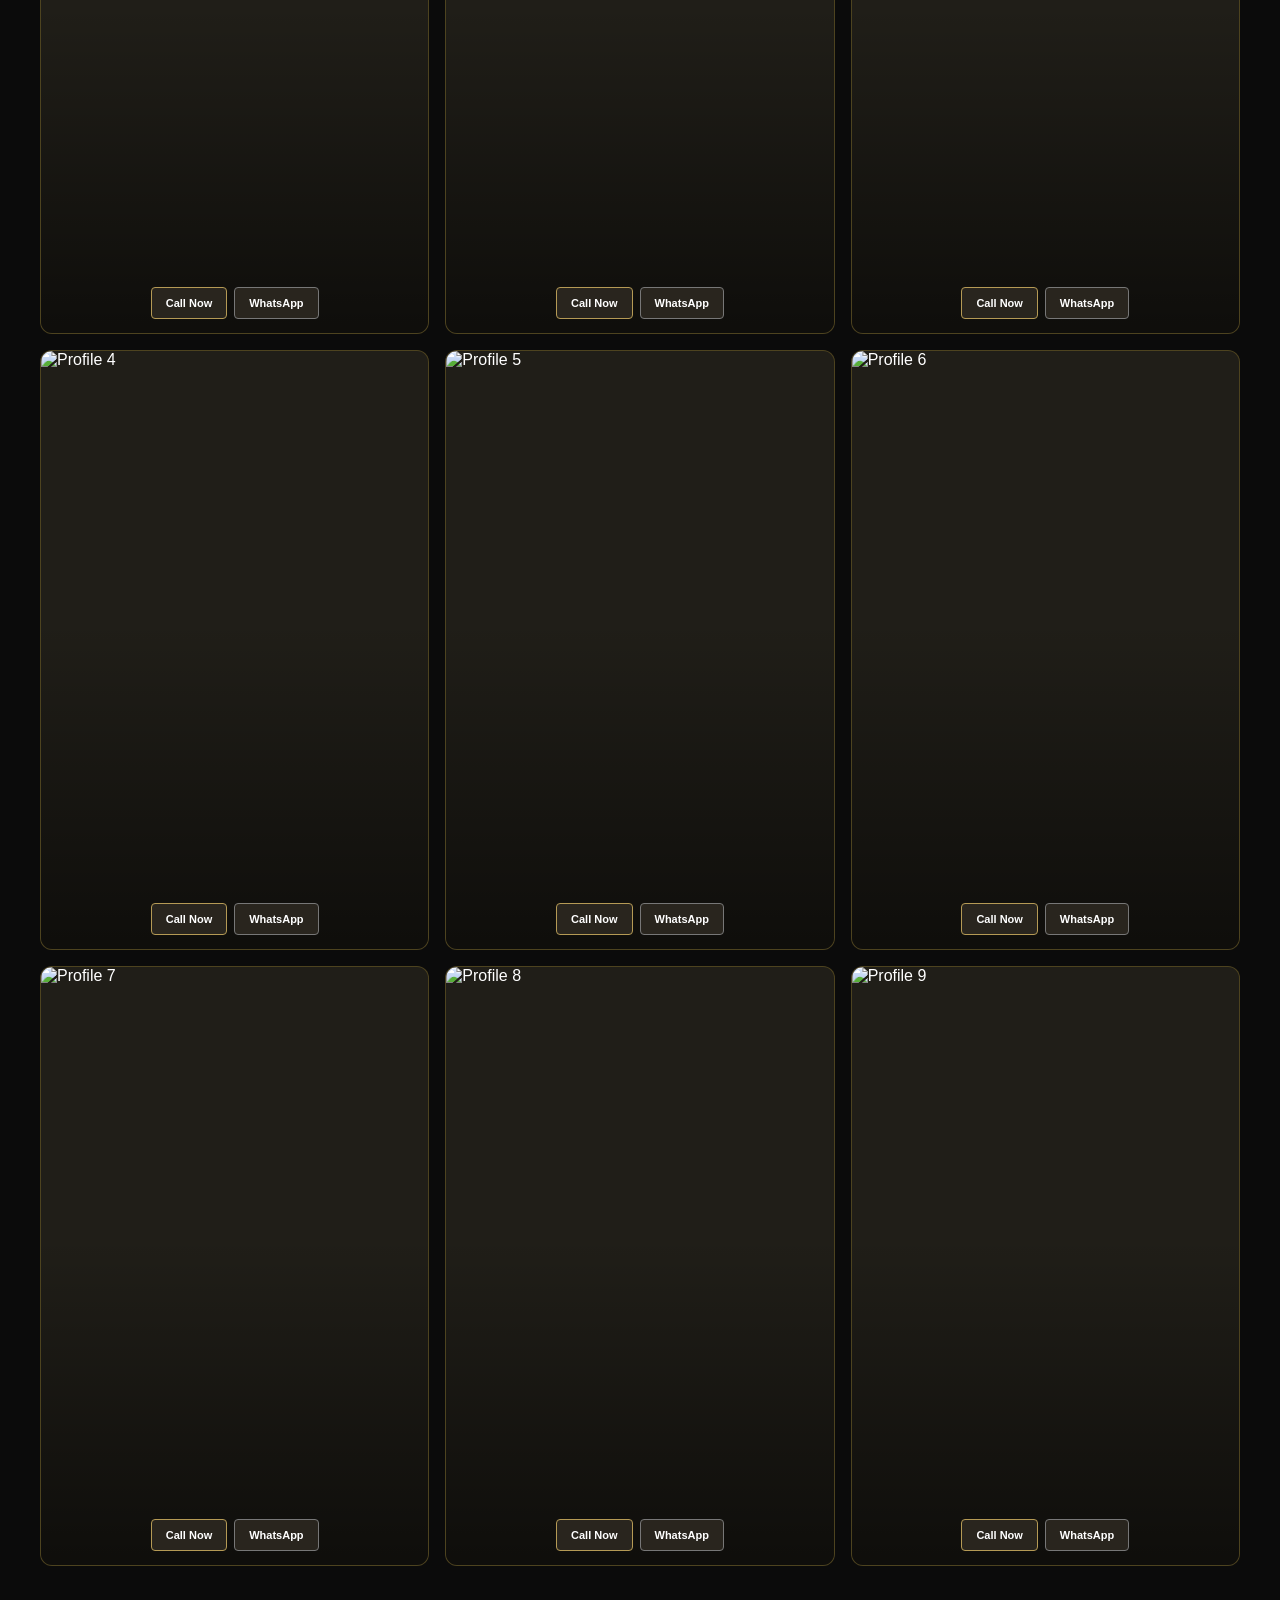
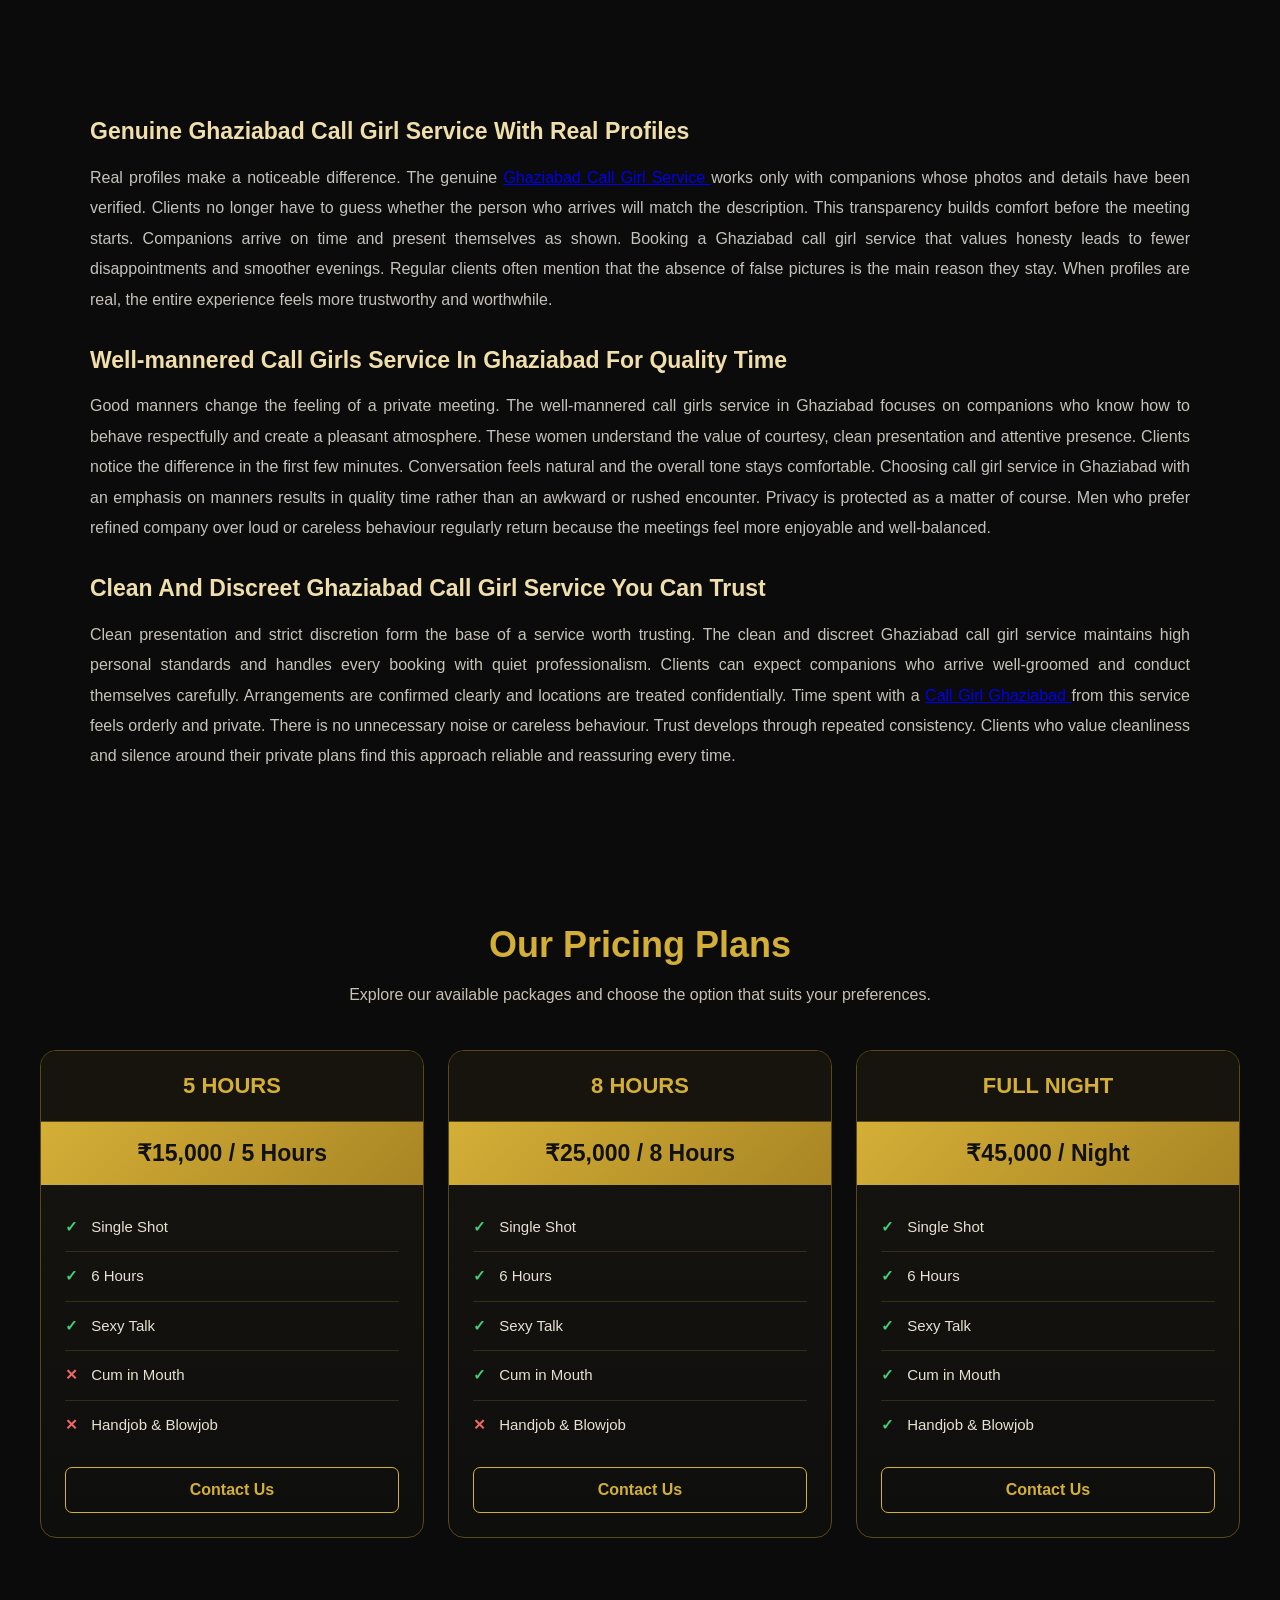
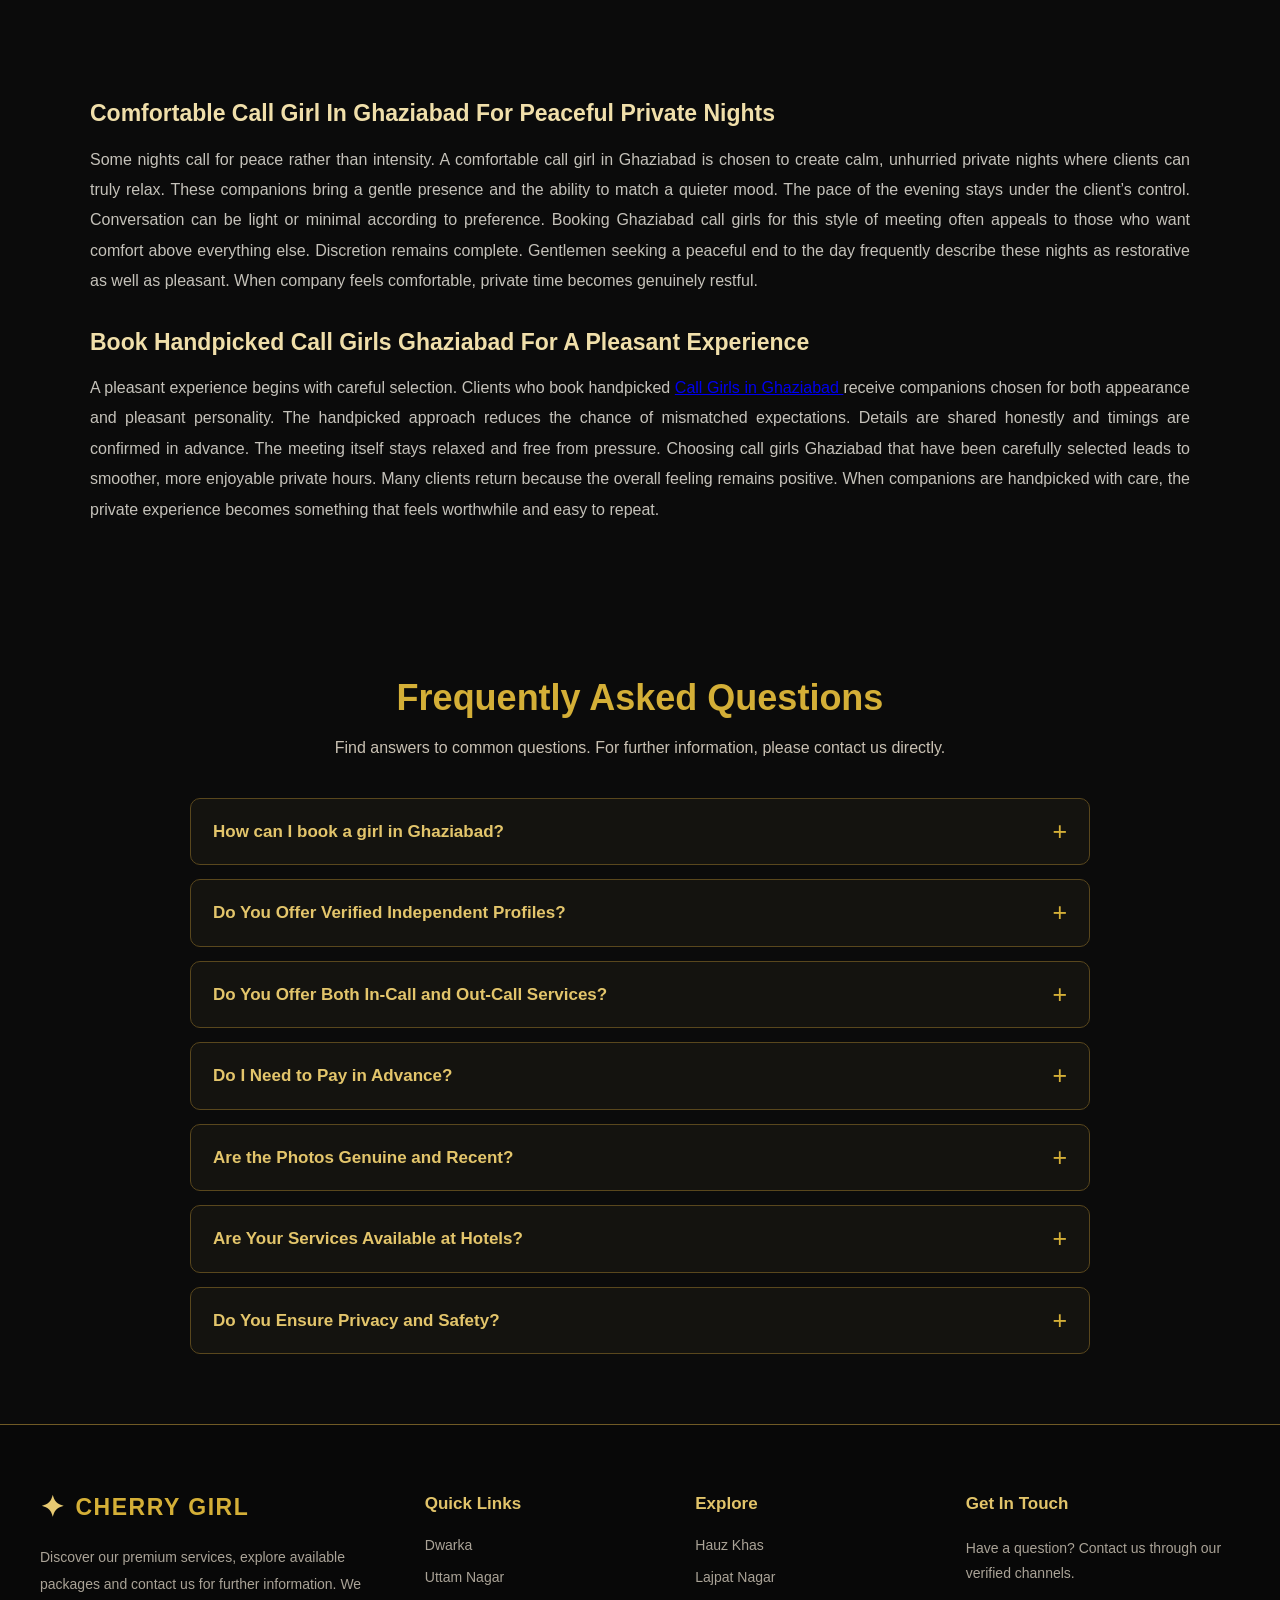
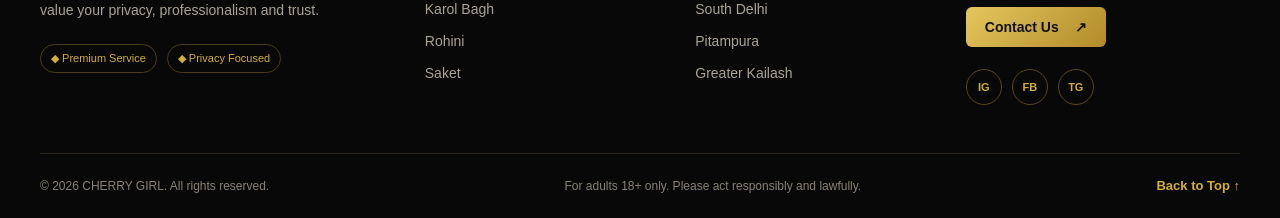
==== commit d598367a: "Update index.html" ====
--- a/index.html
+++ b/index.html
@@ -1,5 +1,6 @@
 <!DOCTYPE html>
 <html lang="en">
+
 
 
 
@@ -14,9 +15,7 @@
     <meta name="keywords" content="Ghaziabad Call Girls, Ghaziabad Call Girls Service, Call Girls in Ghaziabad, Ghaziabad Call Girl, Ghaziabad Call Girl Service, Call Girl in Ghaziabad, Call Girls Service in Ghaziabad, Ghaziabad Call Girls, Ghaziabad Call Girls Service, Call Girls in Ghaziabad, Call Girl in Ghaziabad, Call Girls Ghaziabad, Ghaziabad Call Girl Services, Ghaziabad Call Girl">
 
     <!-- Google Search Console Verification -->
-    
-<meta name="google-site-verification" content="MMXWf5Fm5ZRZDdFm_ocq6dpVq-P7yb8314guiJETUEk" />
-
+    <meta name="google-site-verification" content="MMXWf5Fm5ZRZDdFm_ocq6dpVq-P7yb8314guiJETUEk">
 
     <!-- Favicon -->
     <link rel="icon" type="image/png" href="favicon.png">
@@ -27,17 +26,16 @@
     <!-- Meta Description -->
     <meta name="description" content="Book verified Ghaziabad call girls for private meetings. In-call & outcall available 24*7. Safe, discreet and genuine companions with real profiles.">
 
-    <!-- Canonical URL: replace with your actual live page URL -->
-    <!-- <link rel="canonical" href="https://your-domain.com/"> -->
+    <!-- Canonical URL -->
+    <link rel="canonical" href="https://cherrygirl-new.vercel.app/">	
 
     <!-- Social Sharing Metadata -->
     <meta property="og:locale" content="en_IN">
     <meta property="og:type" content="website">
-    <meta property="og:title" content="Cherry Girl | Premium Companionship in Ghaziabad">
-    <meta property="og:description" content="Explore profile information, available packages and contact options for Cherry Girl in Ghaziabad.">
-    <!-- Add your live URL and preview image when available -->
-    <!-- <meta property="og:url" content="https://your-domain.com/"> -->
-    <!-- <meta property="og:image" content="https://your-domain.com/preview.jpg"> -->
+    <meta property="og:title" content="Cherry Girl | Services in Ghaziabad">
+    <meta property="og:description" content="Explore information about available options and contact details for Cherry Girl in Ghaziabad.">
+    <meta property="og:url" content="https://cherrygirl-new.vercel.app/ghaziabad.html">
+    <meta property="og:image" content="https://cherrygirl-new.vercel.app/images/banner.jpg">
 
     <!-- Google Web Fonts -->
     <link rel="preconnect" href="https://fonts.googleapis.com">
@@ -56,9 +54,10 @@
     <!-- Bootstrap Stylesheet -->
     <link href="css/bootstrap.min.css" rel="stylesheet">
 
-    <!-- Your Existing Stylesheet -->
+    <!-- Main Stylesheet -->
     <link rel="stylesheet" href="style.css">
 </head>
+
 
 
 
@@ -211,7 +210,7 @@
 
             <p>
                 Private evenings in Ghaziabad become far more enjoyable when
-                the right company is available at any hour. <a href="https://cherrygirl-kappa.vercel.app/"> Ghaziabad Call Girls </a> who are beautiful, well-presented and ready around the
+                the right company is available at any hour. <a href="https://cherrygirl-new.vercel.app/"> Ghaziabad Call Girls </a> who are beautiful, well-presented and ready around the
                 clock offer clients the freedom to plan without watching the
                 time. These world-class girls maintain an elegant appearance
                 and a calm, confident manner that suits both short visits and
@@ -237,7 +236,7 @@
 
             <p>
                 Convenience matters when private plans change at short notice.
-                The <a href="https://cherrygirl-kappa.vercel.app/"> Ghaziabad Call Girls Service </a> offers both in-call and
+                The <a href="https://cherrygirl-new.vercel.app/"> Ghaziabad Call Girls Service </a> offers both in-call and
                 outcall options so clients can choose the setting that works
                 best for them. Whether the meeting takes place at a discreet
                 location or at the client's preferred address, the same
@@ -263,7 +262,7 @@
 
             <p>
                 Foreign beauty brings a distinct appeal that many clients
-                actively seek. Attractive <a href="https://cherrygirl-kappa.vercel.app/"> Russian Call Girls in Ghaziabad </a>
+                actively seek. Attractive <a href="https://ghaziabad.cherrygirls.net/"> Russian Call Girls in Ghaziabad </a>
                 offer a combination of striking looks, polished manners and a
                 relaxed approach to private time. These women create an
                 atmosphere that feels different from local options while
@@ -518,7 +517,7 @@
             <h3>Genuine Ghaziabad Call Girl Service With Real Profiles</h3>
 
             <p>
-                Real profiles make a noticeable difference. The genuine <a href="https://cherrygirl-kappa.vercel.app/"> Ghaziabad Call Girl Service </a> works only with
+                Real profiles make a noticeable difference. The genuine <a href="https://cherrygirl-new.vercel.app/"> Ghaziabad Call Girl Service </a> works only with
                 companions whose photos and details have been verified. Clients no longer have to guess whether the
                 person who arrives will match the description.
 
@@ -553,7 +552,7 @@
                 with quiet professionalism. Clients can expect companions who arrive well-groomed and conduct
                 themselves carefully.
 
-                Arrangements are confirmed clearly and locations are treated confidentially. Time spent with a <a href="https://cherrygirl-kappa.vercel.app/"> Call Girl Ghaziabad </a> from this service feels orderly and private. There is no unnecessary noise or
+                Arrangements are confirmed clearly and locations are treated confidentially. Time spent with a <a href="https://cherrygirl-new.vercel.app/"> Call Girl Ghaziabad </a> from this service feels orderly and private. There is no unnecessary noise or
                 careless behaviour.
 
                 Trust develops through repeated consistency. Clients who value cleanliness and silence around their
@@ -666,7 +665,7 @@
             <h3>Book Handpicked Call Girls Ghaziabad For A Pleasant Experience</h3>
 
             <p>
-                A pleasant experience begins with careful selection. Clients who book handpicked <a href="https://cherrygirl-kappa.vercel.app/"> Call Girls in Ghaziabad </a>
+                A pleasant experience begins with careful selection. Clients who book handpicked <a href="https://cherrygirl-new.vercel.app/"> Call Girls in Ghaziabad </a>
                 receive companions chosen for both appearance and pleasant personality. The handpicked approach reduces
                 the chance of mismatched expectations.
 
@@ -763,88 +762,94 @@
 
 
     <!-- ===== PREMIUM FOOTER ===== -->
-    <footer class="premium-footer" id="contact">
-
-        <div class="footer-container">
-
-            <!-- Brand -->
-            <div class="footer-brand">
-                <a href="#" class="footer-logo">
-                    <span class="footer-logo-icon">✦</span>
-                    CHERRY GIRL
-                </a>
-
-                <p class="footer-description">
-                    Discover our premium services, explore available
-                    packages and contact us for further information.
-                    We value your privacy, professionalism and trust.
-                </p>
-
-                <div class="footer-badges">
-                    <span>◆ Premium Service</span>
-                    <span>◆ Privacy Focused</span>
-                </div>
-            </div>
-
-            <!-- Quick Links -->
-            <div class="footer-column">
-                <h3>Quick Links</h3>
-                <ul>
-                    <li><a href="#home">Home</a></li>
-                    <li><a href="#services">Our Services</a></li>
-                    <li><a href="#gallery">Gallery</a></li>
-                    <li><a href="#contact">Contact Us</a></li>
-                </ul>
-            </div>
-
-            <!-- Information -->
-            <div class="footer-column">
-                <h3>Explore</h3>
-                <ul>
-                    <li><a href="#pricing">Pricing Plans</a></li>
-                    <li><a href="#faq">FAQs</a></li>
-                    <li><a href="#contact">Enquiries</a></li>
-                    <li><a href="#contact">Privacy Policy</a></li>
-                </ul>
-            </div>
-
-            <!-- Contact -->
-            <div class="footer-column footer-contact">
-                <h3>Get In Touch</h3>
-
-                <p>Have a question? Contact us through our verified channels.</p>
-
-                <a href="#contact" class="footer-contact-btn">
-                    Contact Us <span>↗</span>
-                </a>
-
-                <div class="footer-socials">
-                    <!-- Replace # with your actual profile URLs -->
-                    <a href="#" aria-label="Instagram">IG</a>
-                    <a href="#" aria-label="Facebook">FB</a>
-                    <a href="#" aria-label="Telegram">TG</a>
-                </div>
-            </div>
-
-        </div>
-
-        <!-- Bottom Bar -->
-        <div class="footer-bottom">
-            <p>
-                © <span id="footer-year">2026</span> CHERRY GIRL.
-                All rights reserved.
-            </p>
-
-            <p class="footer-legal">
-                For adults 18+ only. Please act responsibly and lawfully.
-            </p>
-
-            <a href="#home" class="back-to-top">
-                Back to Top ↑
+    
+<footer class="premium-footer" id="contact">
+
+    <div class="footer-container">
+
+        <!-- Brand -->
+        <div class="footer-brand">
+            <a href="index.html" class="footer-logo">
+                <span class="footer-logo-icon">✦</span>
+                CHERRY GIRL
             </a>
-        </div>
-
-    </footer>
+
+            <p class="footer-description">
+                Discover our premium services, explore available
+                packages and contact us for further information.
+                We value your privacy, professionalism and trust.
+            </p>
+
+            <div class="footer-badges">
+                <span>◆ Premium Service</span>
+                <span>◆ Privacy Focused</span>
+            </div>
+        </div>
+
+        <!-- Quick Links: 5 Areas -->
+        <div class="footer-column">
+            <h3>Quick Links</h3>
+            <ul>
+                <li><a href="dwarka-escorts.html">Dwarka</a></li>
+                <li><a href="uttam-nagar-escorts.html">Uttam Nagar</a></li>
+                <li><a href="karol-bagh-escorts.html">Karol Bagh</a></li>
+                <li><a href="rohini-escorts.html">Rohini</a></li>
+                <li><a href="saket-escorts.html">Saket</a></li>
+                
+            </ul>
+        </div>
+
+        <!-- Explore: 5 More Areas -->
+        <div class="footer-column">
+            <h3>Explore</h3>
+            <ul>
+                <li><a href="hauz-khas-escorts.html">Hauz Khas</a></li>
+                <li><a href="lajpat-nagar-escorts.html">Lajpat Nagar</a></li>
+                <li><a href="south-delhi-escorts.html">South Delhi</a></li>
+                <li><a href="pitampura-escorts.html">Pitampura</a></li>
+                <li><a href="greater-kailash-escorts.html">Greater Kailash</a></li>
+            </ul>
+        </div>
+
+        <!-- Contact -->
+        <div class="footer-column footer-contact">
+            <h3>Get In Touch</h3>
+
+            <p>
+                Have a question? Contact us through our verified channels.
+            </p>
+
+            <a href="#contact" class="footer-contact-btn">
+                Contact Us <span>↗</span>
+            </a>
+
+            <div class="footer-socials">
+                <a href="#" aria-label="Instagram">IG</a>
+                <a href="#" aria-label="Facebook">FB</a>
+                <a href="#" aria-label="Telegram">TG</a>
+            </div>
+        </div>
+
+    </div>
+
+    <!-- Bottom Bar -->
+    <div class="footer-bottom">
+        <p>
+            © <span id="footer-year">2026</span> CHERRY GIRL.
+            All rights reserved.
+        </p>
+
+        <p class="footer-legal">
+            For adults 18+ only. Please act responsibly and lawfully.
+        </p>
+
+        <a href="#home" class="back-to-top">
+            Back to Top ↑
+        </a>
+    </div>
+
+</footer>
+
 
 </body>
 
